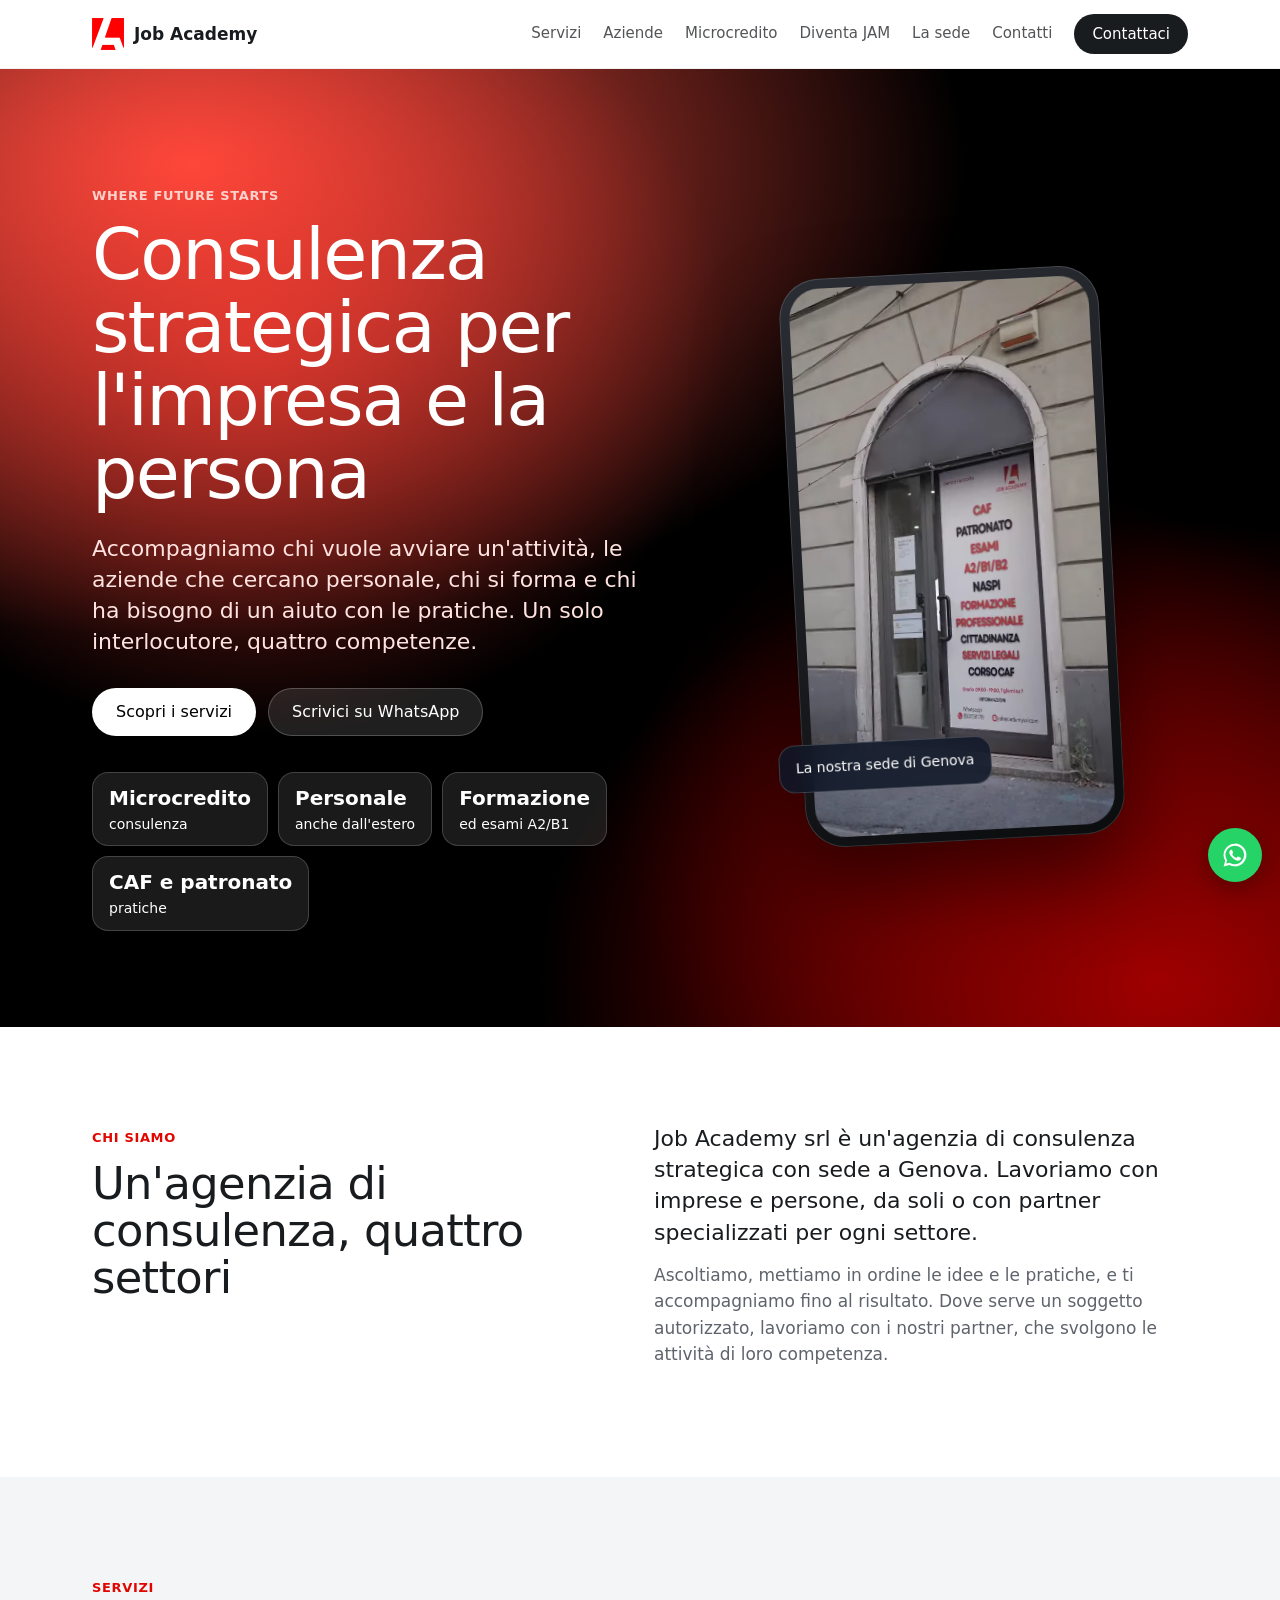
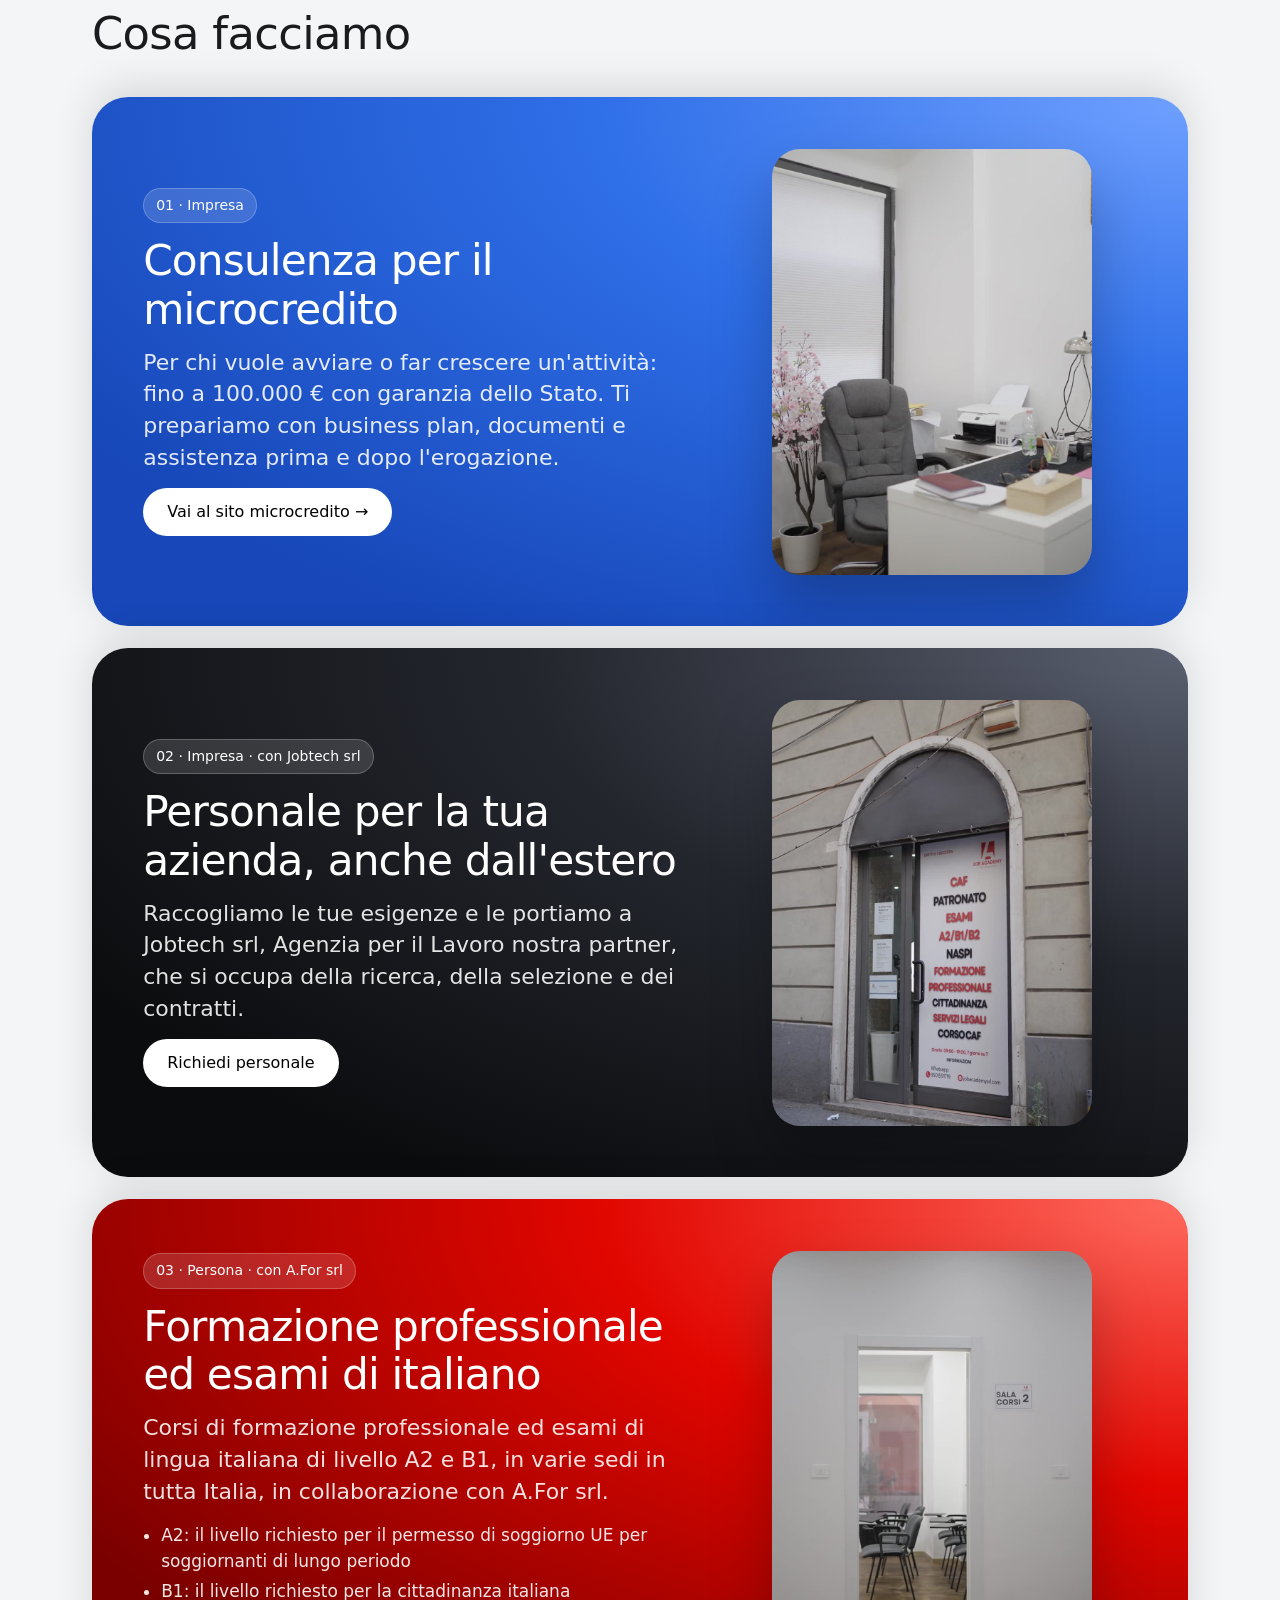
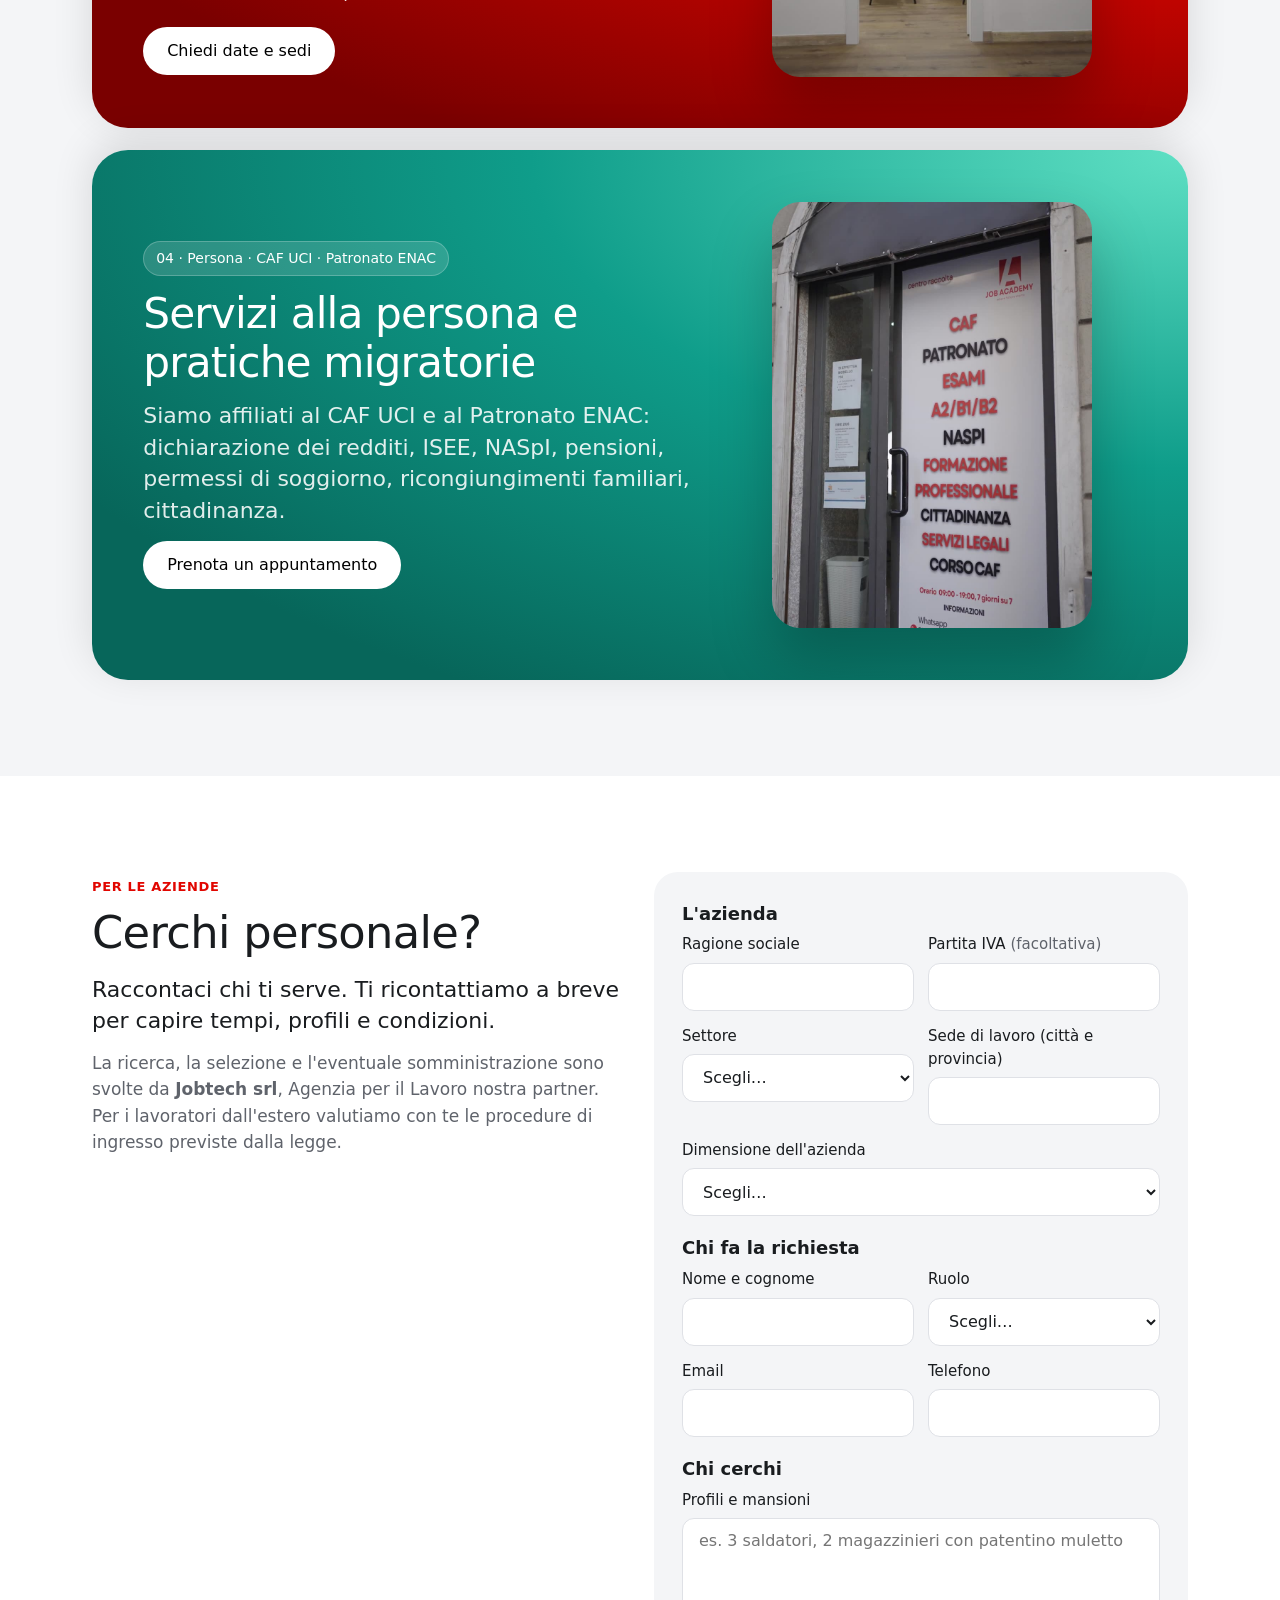
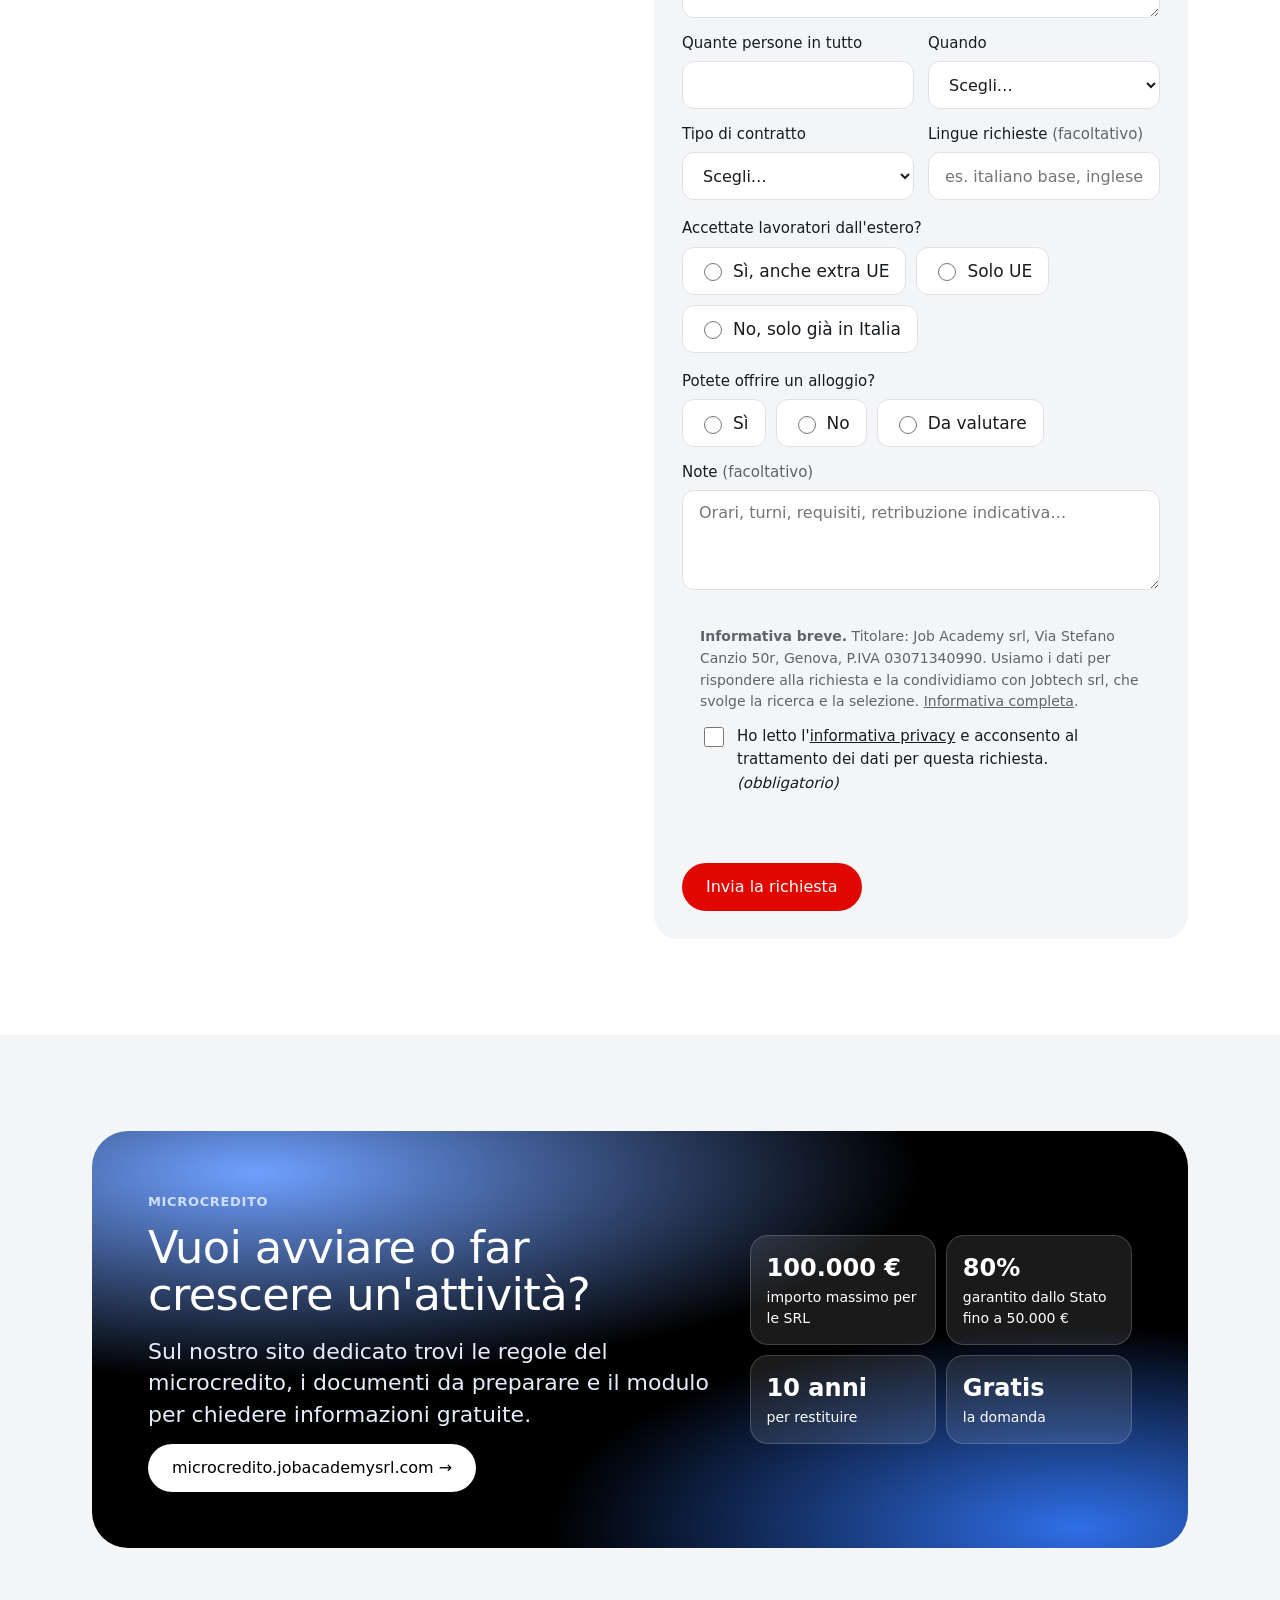
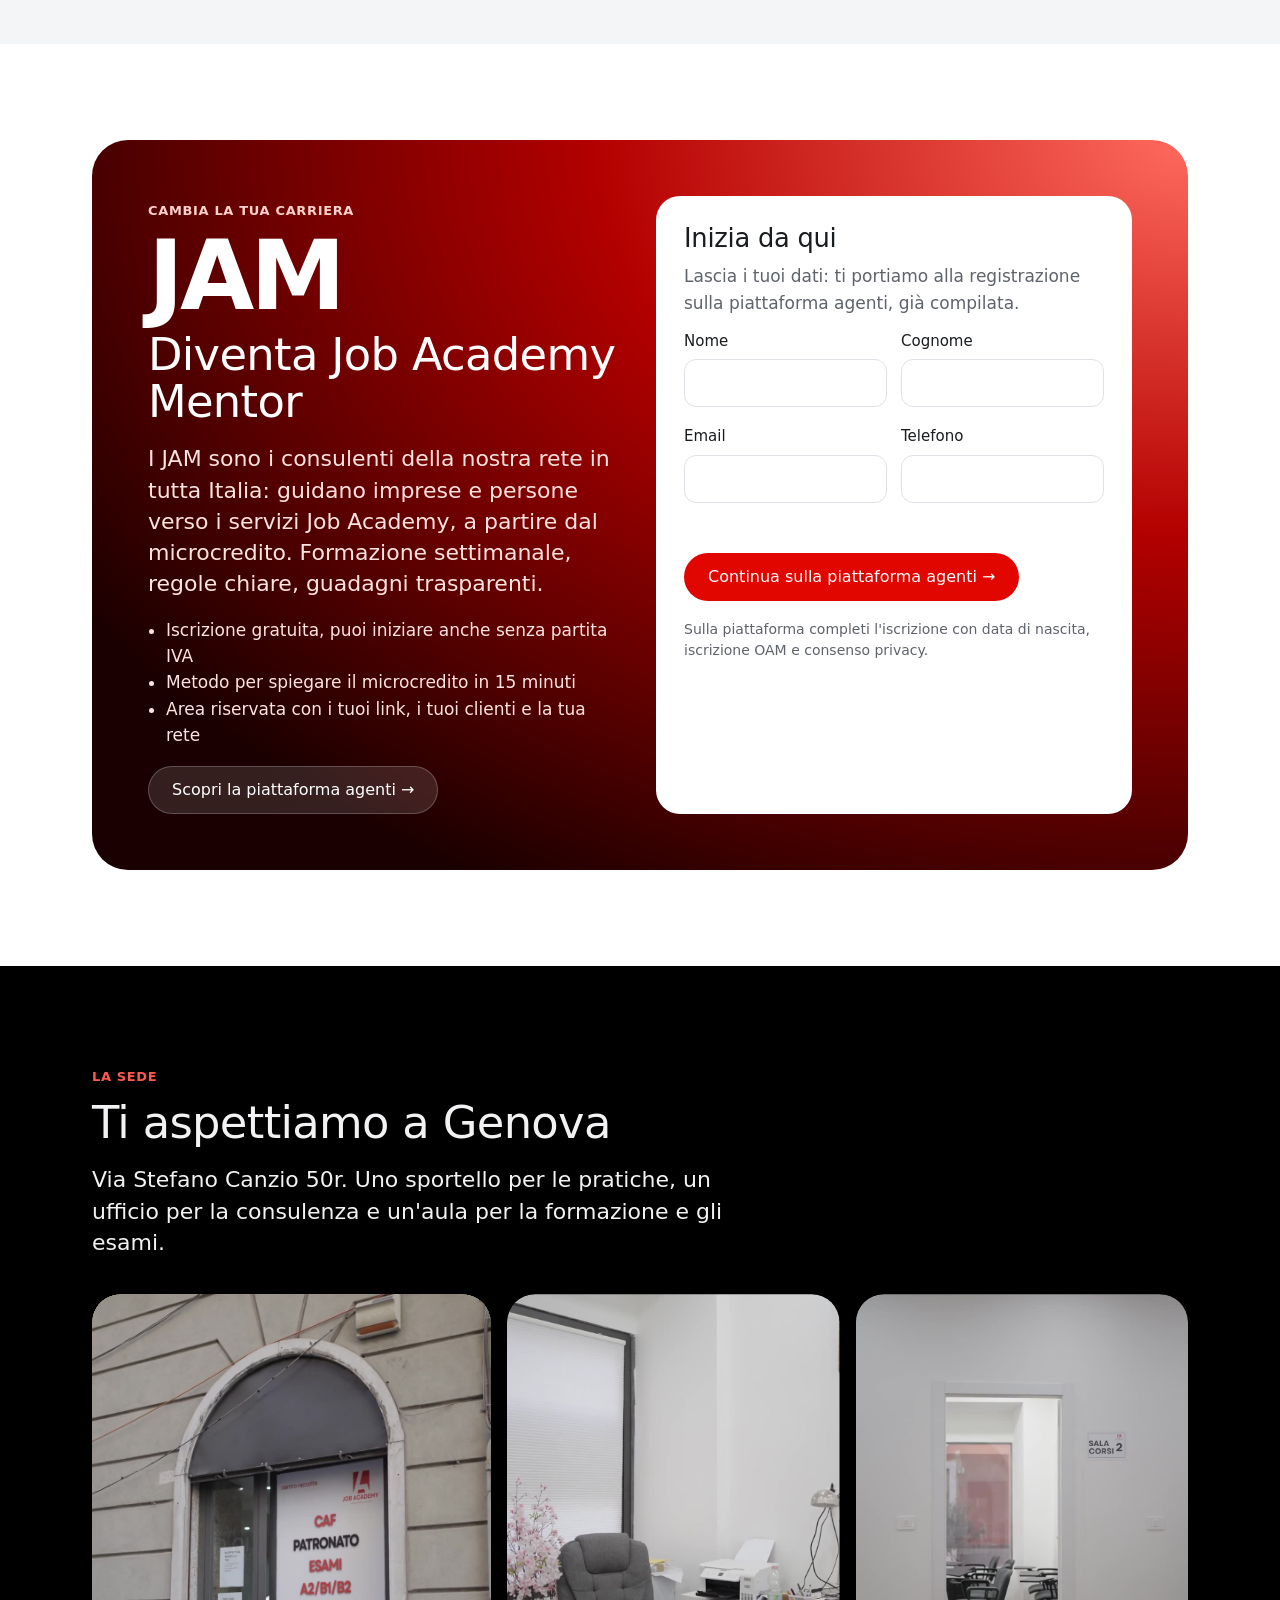
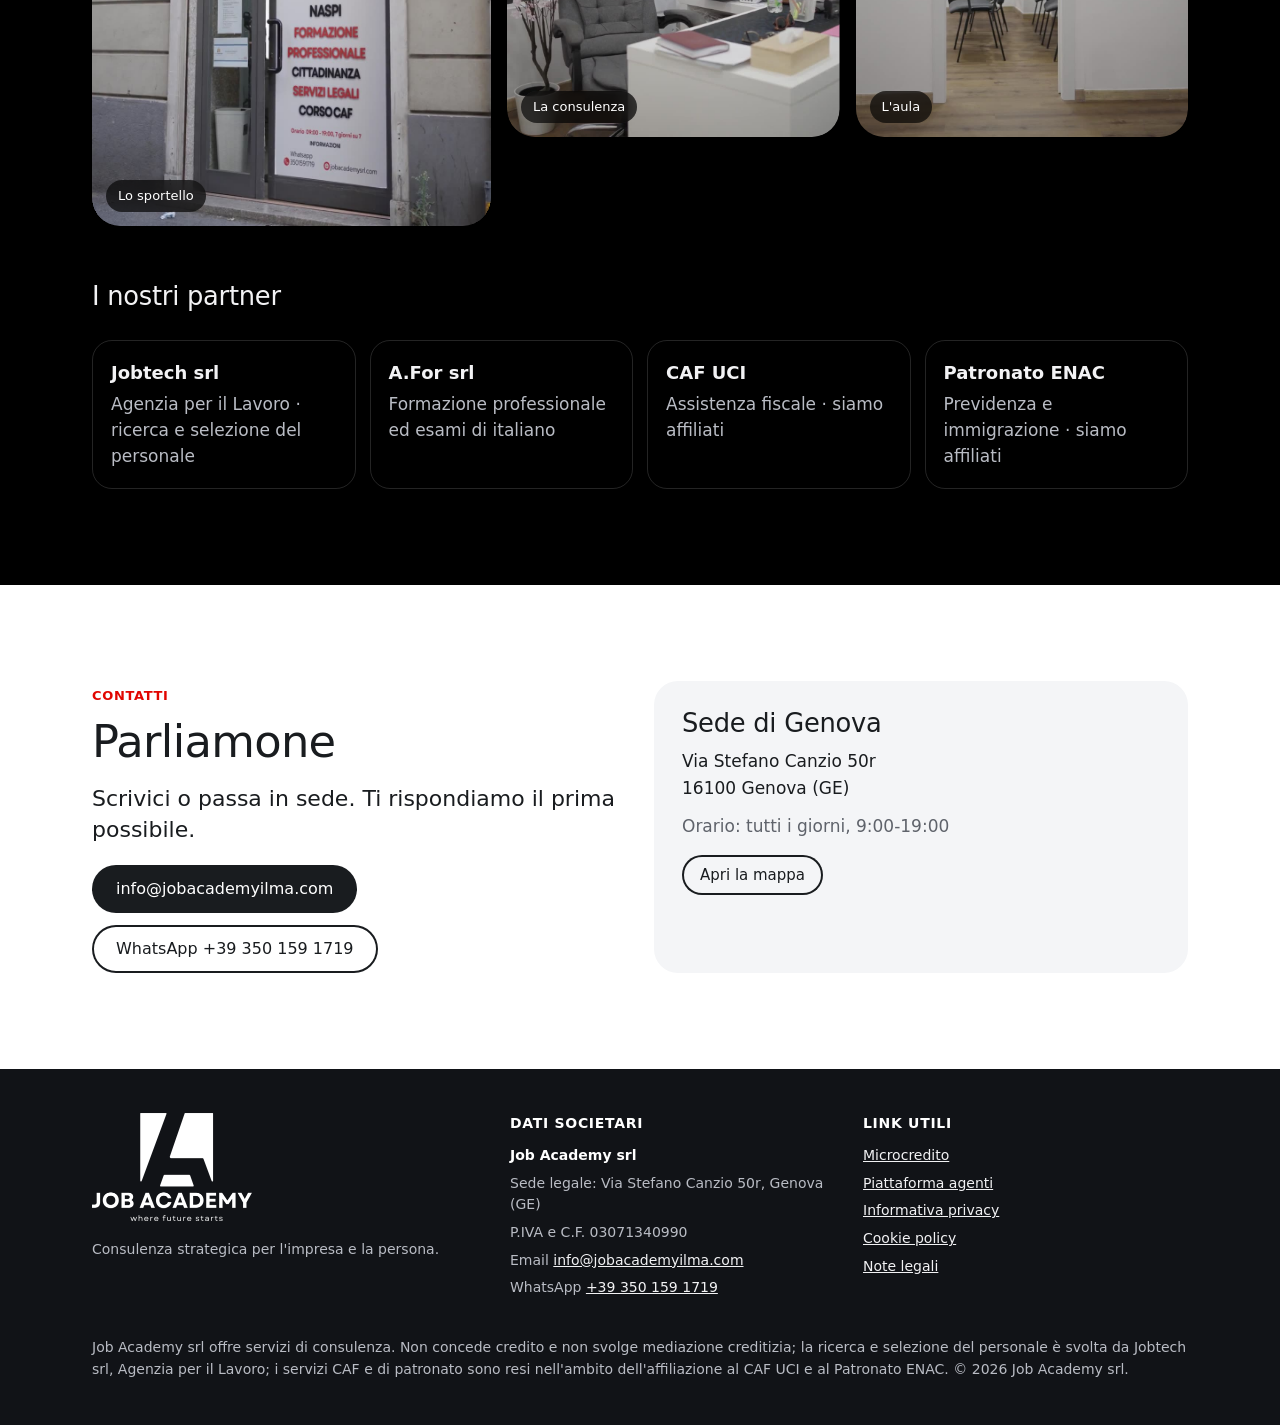
==== index.html @ 471f955e "Sito istituzionale Job Academy: quattro settori, richiesta personale, JAM, sede, pagine legali Co-Au" ====
<!doctype html>
<html lang="it">
<head>
<meta charset="utf-8">
<meta name="viewport" content="width=device-width, initial-scale=1">
<title>Job Academy srl · Consulenza strategica per l'impresa e la persona</title>
<meta name="description" content="Job Academy srl, Genova: consulenza strategica per l'impresa e la persona. Microcredito, ricerca di personale anche dall'estero, formazione professionale ed esami di italiano A2/B1, CAF e patronato.">
<link rel="canonical" href="https://www.jobacademysrl.com/">
<meta name="theme-color" content="#000000">
<meta property="og:type" content="website">
<meta property="og:locale" content="it_IT">
<meta property="og:site_name" content="Job Academy srl">
<meta property="og:title" content="Job Academy · Consulenza strategica per l'impresa e la persona">
<meta property="og:description" content="Microcredito, ricerca di personale anche dall'estero, formazione ed esami di italiano A2/B1, CAF e patronato. Un solo interlocutore.">
<meta property="og:url" content="https://www.jobacademysrl.com/">
<meta property="og:image" content="https://www.jobacademysrl.com/og.png">
<meta property="og:image:width" content="1200">
<meta property="og:image:height" content="630">
<meta name="twitter:card" content="summary_large_image">
<link rel="icon" href="favicon.png" type="image/png">
<link rel="apple-touch-icon" href="apple-touch-icon.png">
<link rel="stylesheet" href="assets/styles.css?v=1">
<script type="application/ld+json">
{
  "@context": "https://schema.org",
  "@type": "ProfessionalService",
  "@id": "https://www.jobacademysrl.com/#org",
  "name": "Job Academy",
  "legalName": "Job Academy srl",
  "vatID": "IT03071340990",
  "url": "https://www.jobacademysrl.com/",
  "logo": "https://www.jobacademysrl.com/assets/img/logo-red.png",
  "slogan": "Where future starts",
  "email": "info@jobacademyilma.com",
  "telephone": "+39 350 159 1719",
  "address": { "@type": "PostalAddress", "streetAddress": "Via Stefano Canzio 50r", "addressLocality": "Genova", "addressRegion": "GE", "addressCountry": "IT" },
  "areaServed": { "@type": "Country", "name": "Italia" },
  "knowsAbout": ["Microcredito", "Ricerca di personale", "Formazione professionale", "Esami di lingua italiana A2 e B1", "CAF", "Patronato", "Pratiche migratorie"],
  "sameAs": ["https://microcredito.jobacademysrl.com"]
}
</script>
</head>
<body>
<a class="hp" href="#servizi">Vai ai servizi</a>
<header class="nav">
  <div class="wrap">
    <a class="brand" href="#top" aria-label="Job Academy, torna all'inizio"><img src="assets/img/mark-red.png" alt="" width="32" height="32">Job Academy</a>
    <nav class="nav-links" aria-label="Sezioni">
      <a href="#servizi">Servizi</a><a href="#aziende">Aziende</a><a href="https://microcredito.jobacademysrl.com/?utm_source=jobacademysrl&amp;utm_medium=nav" rel="noopener">Microcredito</a><a href="#jam">Diventa JAM</a><a href="#sede">La sede</a><a href="#contatti">Contatti</a>
    </nav>
    <div class="nav-cta"><a class="btn btn-sm" href="#contatti">Contattaci</a></div>
  </div>
</header>

<main id="top">
  <section class="hero">
    <div class="wrap hero-grid">
      <div>
        <p class="kicker" style="color:#ffd1cc">Where future starts</p>
        <h1>Consulenza strategica per l'impresa e la persona</h1>
        <p class="lead">Accompagniamo chi vuole avviare un'attività, le aziende che cercano personale, chi si forma e chi ha bisogno di un aiuto con le pratiche. Un solo interlocutore, quattro competenze.</p>
        <div class="ctas">
          <a class="btn btn-light" href="#servizi">Scopri i servizi</a>
          <a class="btn btn-glass" href="https://wa.me/393501591719?text=Ciao%2C%20vorrei%20informazioni%20su%20Job%20Academy" rel="noopener">Scrivici su WhatsApp</a>
        </div>
        <div class="pills">
          <div class="pill"><b>Microcredito</b>consulenza</div>
          <div class="pill"><b>Personale</b>anche dall'estero</div>
          <div class="pill"><b>Formazione</b>ed esami A2/B1</div>
          <div class="pill"><b>CAF e patronato</b>pratiche</div>
        </div>
      </div>
      <div>
        <div class="device">
          <video poster="assets/video/sede-poster.jpg" autoplay muted loop playsinline preload="metadata" aria-label="Video della sede Job Academy di Genova: vetrina, ufficio e aula di formazione"><source src="assets/video/sede.webm" type="video/webm"><source src="assets/video/sede.mp4" type="video/mp4"></video>
          <span class="tag">La nostra sede di Genova</span>
        </div>
      </div>
    </div>
  </section>

  <section id="chi-siamo">
    <div class="wrap grid2">
      <div class="reveal">
        <p class="kicker">Chi siamo</p>
        <h2>Un'agenzia di consulenza, quattro settori</h2>
      </div>
      <div class="reveal">
        <p class="lead">Job Academy srl è un'agenzia di consulenza strategica con sede a Genova. Lavoriamo con imprese e persone, da soli o con partner specializzati per ogni settore.</p>
        <p class="muted">Ascoltiamo, mettiamo in ordine le idee e le pratiche, e ti accompagniamo fino al risultato. Dove serve un soggetto autorizzato, lavoriamo con i nostri partner, che svolgono le attività di loro competenza.</p>
      </div>
    </div>
  </section>

  <section id="servizi" class="soft">
    <div class="wrap">
      <p class="kicker reveal">Servizi</p>
      <h2 class="reveal">Cosa facciamo</h2>
      <div class="sectors">
        <article class="sector s-blue" style="--i:0">
          <div>
            <span class="partner">01 · Impresa</span>
            <h3>Consulenza per il microcredito</h3>
            <p>Per chi vuole avviare o far crescere un'attività: fino a 100.000 € con garanzia dello Stato. Ti prepariamo con business plan, documenti e assistenza prima e dopo l'erogazione.</p>
            <a class="btn btn-light" href="https://microcredito.jobacademysrl.com/?utm_source=jobacademysrl&amp;utm_medium=servizi" rel="noopener">Vai al sito microcredito →</a>
          </div>
          <div class="ph"><img src="assets/img/ufficio.jpg" alt="La scrivania di consulenza nella sede Job Academy" loading="lazy"></div>
        </article>
        <article class="sector s-ink" style="--i:1">
          <div>
            <span class="partner">02 · Impresa · con Jobtech srl</span>
            <h3>Personale per la tua azienda, anche dall'estero</h3>
            <p>Raccogliamo le tue esigenze e le portiamo a Jobtech srl, Agenzia per il Lavoro nostra partner, che si occupa della ricerca, della selezione e dei contratti.</p>
            <a class="btn btn-light" href="#aziende">Richiedi personale</a>
          </div>
          <div class="ph"><img src="assets/img/vetrina.jpg" alt="L'ingresso della sede Job Academy" loading="lazy"></div>
        </article>
        <article class="sector s-red" style="--i:2">
          <div>
            <span class="partner">03 · Persona · con A.For srl</span>
            <h3>Formazione professionale ed esami di italiano</h3>
            <p>Corsi di formazione professionale ed esami di lingua italiana di livello A2 e B1, in varie sedi in tutta Italia, in collaborazione con A.For srl.</p>
            <ul><li>A2: il livello richiesto per il permesso di soggiorno UE per soggiornanti di lungo periodo</li><li>B1: il livello richiesto per la cittadinanza italiana</li></ul>
            <a class="btn btn-light" href="#contatti">Chiedi date e sedi</a>
          </div>
          <div class="ph"><img src="assets/img/aula.jpg" alt="L'aula di formazione della sede Job Academy" loading="lazy"></div>
        </article>
        <article class="sector s-teal" style="--i:3">
          <div>
            <span class="partner">04 · Persona · CAF UCI · Patronato ENAC</span>
            <h3>Servizi alla persona e pratiche migratorie</h3>
            <p>Siamo affiliati al CAF UCI e al Patronato ENAC: dichiarazione dei redditi, ISEE, NASpI, pensioni, permessi di soggiorno, ricongiungimenti familiari, cittadinanza.</p>
            <a class="btn btn-light" href="#contatti">Prenota un appuntamento</a>
          </div>
          <div class="ph"><img src="assets/img/insegna.jpg" alt="La vetrina con i servizi Job Academy: CAF, patronato, esami, formazione, cittadinanza" loading="lazy"></div>
        </article>
      </div>
    </div>
  </section>

  <section id="aziende">
    <div class="wrap grid2">
      <div class="reveal">
        <p class="kicker">Per le aziende</p>
        <h2>Cerchi personale?</h2>
        <p class="lead">Raccontaci chi ti serve. Ti ricontattiamo a breve per capire tempi, profili e condizioni.</p>
        <p class="muted">La ricerca, la selezione e l'eventuale somministrazione sono svolte da <strong>Jobtech srl</strong>, Agenzia per il Lavoro nostra partner. Per i lavoratori dall'estero valutiamo con te le procedure di ingresso previste dalla legge.</p>
      </div>
      <div class="card reveal" id="az-card">
        <form id="azienda" action="#" novalidate>
          <fieldset>
            <legend>L'azienda</legend>
            <div class="row">
              <label class="f">Ragione sociale<input type="text" name="ragione_sociale" autocomplete="organization" required></label>
              <label class="f">Partita IVA <span class="muted">(facoltativa)</span><input type="text" name="partita_iva" inputmode="numeric" maxlength="11"></label>
            </div>
            <div class="row">
              <label class="f">Settore<select name="settore" required><option value="">Scegli…</option><option>Edilizia</option><option>Logistica e trasporti</option><option>Industria e manifattura</option><option>Agricoltura</option><option>Ristorazione e turismo</option><option>Commercio e grande distribuzione</option><option>Pulizie e servizi</option><option>Sanità e assistenza alla persona</option><option>Informatica e tecnologia</option><option>Altro</option></select></label>
              <label class="f">Sede di lavoro (città e provincia)<input type="text" name="sede" required></label>
            </div>
            <label class="f">Dimensione dell'azienda<select name="dimensione" required><option value="">Scegli…</option><option>Fino a 9 dipendenti</option><option>10-49 dipendenti</option><option>50-249 dipendenti</option><option>250 dipendenti o più</option></select></label>
          </fieldset>
          <fieldset>
            <legend>Chi fa la richiesta</legend>
            <div class="row">
              <label class="f">Nome e cognome<input type="text" name="referente" autocomplete="name" required></label>
              <label class="f">Ruolo<select name="ruolo" required><option value="">Scegli…</option><option>Titolare o amministratore</option><option>Direttore generale</option><option>Responsabile HR / risorse umane</option><option>Responsabile di reparto o produzione</option><option>Consulente esterno</option><option>Altro</option></select></label>
            </div>
            <div class="row">
              <label class="f">Email<input type="email" name="email" autocomplete="email" required></label>
              <label class="f">Telefono<input type="tel" name="telefono" autocomplete="tel" required></label>
            </div>
          </fieldset>
          <fieldset>
            <legend>Chi cerchi</legend>
            <label class="f">Profili e mansioni<textarea name="profili" placeholder="es. 3 saldatori, 2 magazzinieri con patentino muletto" required></textarea></label>
            <div class="row">
              <label class="f">Quante persone in tutto<input type="number" name="numero" min="1" max="999" inputmode="numeric" required></label>
              <label class="f">Quando<select name="quando" required><option value="">Scegli…</option><option>Subito</option><option>Entro un mese</option><option>Tra 1 e 3 mesi</option><option>Oltre 3 mesi</option></select></label>
            </div>
            <div class="row">
              <label class="f">Tipo di contratto<select name="contratto" required><option value="">Scegli…</option><option>Tempo indeterminato</option><option>Tempo determinato</option><option>Stagionale</option><option>Somministrazione</option><option>Apprendistato</option><option>Da definire</option></select></label>
              <label class="f">Lingue richieste <span class="muted">(facoltativo)</span><input type="text" name="lingue" placeholder="es. italiano base, inglese"></label>
            </div>
            <div><span style="font-weight:500;font-size:15px">Accettate lavoratori dall'estero?</span>
              <div class="radio"><label><input type="radio" name="estero" value="Sì, anche extra UE" required>Sì, anche extra UE</label><label><input type="radio" name="estero" value="Solo UE">Solo UE</label><label><input type="radio" name="estero" value="No, solo già in Italia">No, solo già in Italia</label></div>
            </div>
            <div><span style="font-weight:500;font-size:15px">Potete offrire un alloggio?</span>
              <div class="radio"><label><input type="radio" name="alloggio" value="Sì" required>Sì</label><label><input type="radio" name="alloggio" value="No">No</label><label><input type="radio" name="alloggio" value="Da valutare">Da valutare</label></div>
            </div>
            <label class="f">Note <span class="muted">(facoltativo)</span><textarea name="note" placeholder="Orari, turni, requisiti, retribuzione indicativa…"></textarea></label>
          </fieldset>
          <div class="gdpr">
            <p><strong>Informativa breve.</strong> Titolare: Job Academy srl, Via Stefano Canzio 50r, Genova, P.IVA 03071340990. Usiamo i dati per rispondere alla richiesta e la condividiamo con Jobtech srl, che svolge la ricerca e la selezione. <a href="privacy.html" target="_blank" rel="noopener">Informativa completa</a>.</p>
            <label class="check"><input type="checkbox" name="consenso" required><span>Ho letto l'<a href="privacy.html" target="_blank" rel="noopener">informativa privacy</a> e acconsento al trattamento dei dati per questa richiesta. <em>(obbligatorio)</em></span></label>
          </div>
          <p class="err" aria-live="polite"></p>
          <div><button class="btn btn-blue" type="submit">Invia la richiesta</button></div>
        </form>
      </div>
    </div>
  </section>

  <section id="microcredito" class="soft">
    <div class="wrap">
      <div class="band-micro reveal">
        <div>
          <p class="kicker" style="color:#cfe0ff">Microcredito</p>
          <h2 style="color:#fff">Vuoi avviare o far crescere un'attività?</h2>
          <p class="lead" style="color:#e6ecfb">Sul nostro sito dedicato trovi le regole del microcredito, i documenti da preparare e il modulo per chiedere informazioni gratuite.</p>
          <a class="btn btn-light" href="https://microcredito.jobacademysrl.com/?utm_source=jobacademysrl&amp;utm_medium=banner" rel="noopener">microcredito.jobacademysrl.com →</a>
        </div>
        <div class="facts">
          <div><b>100.000 €</b>importo massimo per le SRL</div>
          <div><b>80%</b>garantito dallo Stato fino a 50.000 €</div>
          <div><b>10 anni</b>per restituire</div>
          <div><b>Gratis</b>la domanda</div>
        </div>
      </div>
    </div>
  </section>

  <section id="jam">
    <div class="wrap">
      <div class="jam reveal">
        <div>
          <p class="kicker" style="color:#ffd1cc">Cambia la tua carriera</p>
          <div class="big">JAM</div>
          <h2 style="color:#fff;margin-top:12px">Diventa Job Academy Mentor</h2>
          <p class="lead" style="color:#ffe3e0">I JAM sono i consulenti della nostra rete in tutta Italia: guidano imprese e persone verso i servizi Job Academy, a partire dal microcredito. Formazione settimanale, regole chiare, guadagni trasparenti.</p>
          <ul style="color:#ffe3e0;padding-left:18px">
            <li>Iscrizione gratuita, puoi iniziare anche senza partita IVA</li>
            <li>Metodo per spiegare il microcredito in 15 minuti</li>
            <li>Area riservata con i tuoi link, i tuoi clienti e la tua rete</li>
          </ul>
          <p style="margin:18px 0 0"><a class="btn btn-glass" href="https://agenti.jobacademysrl.com/?utm_source=jobacademysrl&amp;utm_medium=jam" rel="noopener">Scopri la piattaforma agenti →</a></p>
        </div>
        <div class="card" id="jam-card">
          <h3>Inizia da qui</h3>
          <p class="muted">Lascia i tuoi dati: ti portiamo alla registrazione sulla piattaforma agenti, già compilata.</p>
          <form id="jam-form" action="#" novalidate>
            <div class="row">
              <label class="f">Nome<input type="text" name="nome" autocomplete="given-name" required></label>
              <label class="f">Cognome<input type="text" name="cognome" autocomplete="family-name" required></label>
            </div>
            <div class="row">
              <label class="f">Email<input type="email" name="email" autocomplete="email" required></label>
              <label class="f">Telefono<input type="tel" name="telefono" autocomplete="tel" required></label>
            </div>
            <p class="err" aria-live="polite"></p>
            <div><button class="btn btn-blue" type="submit">Continua sulla piattaforma agenti →</button></div>
            <p class="small muted" style="margin:0">Sulla piattaforma completi l'iscrizione con data di nascita, iscrizione OAM e consenso privacy.</p>
          </form>
        </div>
      </div>
    </div>
  </section>

  <section id="sede" class="dark">
    <div class="wrap">
      <p class="kicker reveal">La sede</p>
      <h2 class="reveal">Ti aspettiamo a Genova</h2>
      <p class="lead reveal">Via Stefano Canzio 50r. Uno sportello per le pratiche, un ufficio per la consulenza e un'aula per la formazione e gli esami.</p>
      <div class="gallery">
        <figure class="unveil"><img src="assets/img/vetrina.jpg" alt="La vetrina della sede di Genova" loading="lazy"><figcaption>Lo sportello</figcaption></figure>
        <figure class="unveil"><img src="assets/img/ufficio.jpg" alt="L'ufficio di consulenza" loading="lazy"><figcaption>La consulenza</figcaption></figure>
        <figure class="unveil"><img src="assets/img/aula.jpg" alt="L'aula di formazione" loading="lazy"><figcaption>L'aula</figcaption></figure>
      </div>
      <h3 class="reveal" style="margin-top:56px">I nostri partner</h3>
      <div class="partners" style="color:var(--on-dark)">
        <div class="reveal" style="border-color:#ffffff24"><b>Jobtech srl</b><span class="muted">Agenzia per il Lavoro · ricerca e selezione del personale</span></div>
        <div class="reveal" style="border-color:#ffffff24"><b>A.For srl</b><span class="muted">Formazione professionale ed esami di italiano</span></div>
        <div class="reveal" style="border-color:#ffffff24"><b>CAF UCI</b><span class="muted">Assistenza fiscale · siamo affiliati</span></div>
        <div class="reveal" style="border-color:#ffffff24"><b>Patronato ENAC</b><span class="muted">Previdenza e immigrazione · siamo affiliati</span></div>
      </div>
    </div>
  </section>

  <section id="contatti">
    <div class="wrap grid2">
      <div class="reveal">
        <p class="kicker">Contatti</p>
        <h2>Parliamone</h2>
        <p class="lead">Scrivici o passa in sede. Ti rispondiamo il prima possibile.</p>
        <div class="ctas" style="margin-top:20px">
          <a class="btn" href="mailto:info@jobacademyilma.com">info@jobacademyilma.com</a>
          <a class="btn btn-outline" href="https://wa.me/393501591719" rel="noopener">WhatsApp +39 350 159 1719</a>
        </div>
      </div>
      <div class="card reveal">
        <h3>Sede di Genova</h3>
        <p style="margin:0">Via Stefano Canzio 50r<br>16100 Genova (GE)</p>
        <p class="muted" style="margin:12px 0 0">Orario: tutti i giorni, 9:00-19:00</p>
        <p style="margin:16px 0 0"><a class="btn btn-sm btn-outline" href="https://www.openstreetmap.org/search?query=Via%20Stefano%20Canzio%2050%20Genova" target="_blank" rel="noopener">Apri la mappa</a></p>
      </div>
    </div>
  </section>
</main>

<footer>
  <div class="wrap">
    <div class="legal-foot">
      <div>
        <img src="assets/img/logo-white.png" alt="Job Academy · where future starts" width="160" height="107">
        <p style="margin:0">Consulenza strategica per l'impresa e la persona.</p>
      </div>
      <div>
        <h4>Dati societari</h4>
        <ul>
          <li><strong style="color:#fff">Job Academy srl</strong></li>
          <li>Sede legale: Via Stefano Canzio 50r, Genova (GE)</li>
          <li>P.IVA e C.F. 03071340990</li>
          <li>Email <a href="mailto:info@jobacademyilma.com">info@jobacademyilma.com</a></li>
          <li>WhatsApp <a href="https://wa.me/393501591719" rel="noopener">+39 350 159 1719</a></li>
        </ul>
      </div>
      <div>
        <h4>Link utili</h4>
        <ul>
          <li><a href="https://microcredito.jobacademysrl.com" rel="noopener">Microcredito</a></li>
          <li><a href="https://agenti.jobacademysrl.com" rel="noopener">Piattaforma agenti</a></li>
          <li><a href="privacy.html">Informativa privacy</a></li>
          <li><a href="cookie.html">Cookie policy</a></li>
          <li><a href="note-legali.html">Note legali</a></li>
        </ul>
      </div>
    </div>
    <p class="small" style="margin:28px 0 0">Job Academy srl offre servizi di consulenza. Non concede credito e non svolge mediazione creditizia; la ricerca e selezione del personale è svolta da Jobtech srl, Agenzia per il Lavoro; i servizi CAF e di patronato sono resi nell'ambito dell'affiliazione al CAF UCI e al Patronato ENAC. © <span id="anno">2026</span> Job Academy srl.</p>
  </div>
</footer>

<a class="wa-float" href="https://wa.me/393501591719?text=Ciao%2C%20vorrei%20informazioni%20su%20Job%20Academy" rel="noopener" aria-label="Scrivici su WhatsApp"><svg viewBox="0 0 32 32" width="28" height="28" aria-hidden="true"><path fill="#fff" d="M16 3a13 13 0 0 0-11.2 19.6L3 29l6.6-1.7A13 13 0 1 0 16 3zm0 23.6c-2 0-4-.6-5.7-1.6l-.4-.2-3.9 1 1-3.8-.3-.4A10.6 10.6 0 1 1 16 26.6zm5.8-7.9c-.3-.2-1.9-.9-2.2-1s-.5-.2-.7.2-.8 1-1 1.2-.4.2-.7 0a8.7 8.7 0 0 1-4.3-3.8c-.3-.6.3-.5.9-1.7.1-.2 0-.4 0-.6l-1-2.4c-.3-.6-.5-.5-.7-.5h-.6a1.2 1.2 0 0 0-.9.4 3.7 3.7 0 0 0-1.1 2.7 6.5 6.5 0 0 0 1.3 3.4 14.6 14.6 0 0 0 5.6 5c2.1.9 2.9 1 4 .8.6-.1 1.9-.8 2.2-1.5s.3-1.4.2-1.5-.3-.2-.6-.3z"/></svg></a>

<script src="config.js?v=1"></script>
<script src="assets/app.js?v=1"></script>
</body>
</html>
---- assets/styles.css ----
/* Piattaforma MIA · stesso sistema visivo del sito microcredito (palette neutra, bottoni a pillola,
   card 20-32px, bande chiare/scure, gradiente blu). Nessun font, logo o immagine di terzi. */
:root {
  --font: system-ui, -apple-system, "Segoe UI", Roboto, Helvetica, Arial, sans-serif;
  --display: clamp(40px, 1.6rem + 3.6vw, 80px);
  --h2: clamp(32px, 1.6rem + 1.5vw, 52px);
  --h3: clamp(21px, 1.05rem + .7vw, 28px);
  --lead: clamp(18px, 1rem + .48vw, 22px);
  --body: clamp(16px, .95rem + .19vw, 17px);
  --bg: #fff; --surface: #f4f5f7; --ink: #191c1f; --muted: #5f636b; --line: #dfe1e6;
  --dark: #000; --dark-2: #111317; --on-dark: #f2f2f4; --on-dark-muted: #b9bcc4;
  --blue: #e10600; --blue-2: #ff5a4f; --brand: #ff0000; --green: #12a150; --red: #d63a2f; --amber: #e8a317; --violet: #6b55e6;
  --radius: 24px; --pill: 999px; --nav: 68px; --wrap: 1160px;
  --ease: cubic-bezier(.15, .5, .5, 1);
}
*, *::before, *::after { box-sizing: border-box; }
html { scroll-behavior: smooth; -webkit-text-size-adjust: 100%; }
body { margin: 0; background: var(--bg); color: var(--ink); font: 400 var(--body)/1.55 var(--font); }
img, svg, video { max-width: 100%; }
a { color: inherit; }
:focus-visible { outline: 3px solid var(--blue); outline-offset: 3px; }
.wrap { max-width: var(--wrap); margin: 0 auto; padding: 0 32px; }
@media (max-width: 600px) { .wrap { padding: 0 16px; } }
h1, h2, h3 { font-weight: 500; margin: 0; }
h1 { font-size: var(--display); line-height: 1.02; letter-spacing: -.025em; }
h2 { font-size: var(--h2); line-height: 1.05; letter-spacing: -.015em; margin-bottom: 18px; }
h3 { font-size: var(--h3); line-height: 1.15; letter-spacing: -.01em; margin-bottom: 10px; }
p { margin: 0 0 14px; }
.lead { font-size: var(--lead); line-height: 1.42; max-width: 46ch; }
.muted { color: var(--muted); }
.small { font-size: 14px; }
.kicker { display: inline-block; font-size: 13px; font-weight: 600; letter-spacing: .05em; text-transform: uppercase; color: var(--blue); margin: 0 0 12px; }
section { padding: 96px 0; }
@media (max-width: 600px) { section { padding: 64px 0; } }
.dark { background: var(--dark); color: var(--on-dark); }
.dark .muted { color: var(--on-dark-muted); }
.dark .kicker { color: var(--blue-2); }
.soft { background: var(--surface); }
.grid2 { display: grid; grid-template-columns: 1fr 1fr; gap: 28px; }
.grid2 > *, .grid3 > *, .grid4 > * { min-width: 0; }
.grid3 { display: grid; grid-template-columns: repeat(3, 1fr); gap: 20px; }
.grid4 { display: grid; grid-template-columns: repeat(4, 1fr); gap: 16px; }
@media (max-width: 900px) { .grid2, .grid3 { grid-template-columns: 1fr; } .grid4 { grid-template-columns: 1fr 1fr; } }
@media (max-width: 480px) { .grid4 { grid-template-columns: 1fr; } }
.card { background: var(--surface); border-radius: var(--radius); padding: 28px; }
.soft .card { background: #fff; }
.dark .card { background: #ffffff12; }

/* nav */
.nav { position: sticky; top: 0; z-index: 50; background: color-mix(in oklab, #fff 86%, transparent); backdrop-filter: blur(16px); -webkit-backdrop-filter: blur(16px); border-bottom: 1px solid #0000000f; transition: box-shadow .3s var(--ease); }
.nav.scrolled { box-shadow: 0 8px 30px #0000000f; }
.nav .wrap { display: flex; align-items: center; gap: 22px; height: var(--nav); }
.brand { display: flex; align-items: center; gap: 10px; font-weight: 700; text-decoration: none; white-space: nowrap; }
.brand-mark { width: 32px; height: 32px; border-radius: 10px; background: #000; color: #fff; display: grid; place-items: center; font-size: 13px; letter-spacing: .02em; }
.brand small { font-weight: 500; color: var(--muted); }
.nav-links { display: flex; gap: 22px; margin-left: auto; font-size: 15px; font-weight: 500; }
.nav-links a { text-decoration: none; opacity: .75; } .nav-links a:hover { opacity: 1; }
.nav-cta { display: flex; gap: 8px; margin-left: auto; }
.nav-links + .nav-cta { margin-left: 0; }
@media (max-width: 980px) { .nav-links { display: none; } .nav-cta { margin-left: auto; } }
@media (max-width: 480px) { .brand small { display: none; } .nav-cta .btn-outline { display: none; } }

/* buttons */
.btn { display: inline-flex; align-items: center; justify-content: center; gap: 8px; height: 48px; padding: 0 24px; border-radius: var(--pill); border: 0; background: #191c1f; color: #fff;
  font: 500 16px/1 var(--font); text-decoration: none; cursor: pointer; white-space: nowrap; transition: transform .25s var(--ease), filter .25s var(--ease), background .25s var(--ease); }
.btn:hover { filter: brightness(1.18); } .btn:active { transform: scale(.97); }
.btn-light { background: #fff; color: #000; }
.btn-blue { background: var(--blue); }
.btn-glass { background: #ffffff1f; color: #fff; backdrop-filter: blur(16px); -webkit-backdrop-filter: blur(16px); box-shadow: inset 0 0 0 1px #ffffff38; }
.btn-outline { background: transparent; color: inherit; box-shadow: inset 0 0 0 2px currentColor; }
.btn-sm { height: 40px; padding: 0 18px; font-size: 15px; }
.btn-xs { height: 32px; padding: 0 12px; font-size: 13px; }
.btn[disabled] { opacity: .5; cursor: not-allowed; }

/* hero */
.hero { position: relative; overflow: hidden; isolation: isolate; color: #fff; padding: 112px 0 96px;
  background: radial-gradient(110% 90% at 15% 10%, #ff4d40 0%, transparent 55%), radial-gradient(80% 80% at 90% 95%, #b00000 0%, transparent 60%), #000; }
.hero::before { content: ""; position: absolute; inset: -25%; z-index: -1; pointer-events: none;
  background: radial-gradient(35% 40% at 30% 35%, #ff3b30a6 0%, transparent 70%), radial-gradient(30% 35% at 70% 70%, #7a0000aa 0%, transparent 70%);
  animation: drift 18s var(--ease) infinite alternate; }
@keyframes drift { from { transform: translate3d(-4%, -3%, 0) scale(1); } to { transform: translate3d(5%, 4%, 0) scale(1.15); } }
.hero .lead { color: #e6ecfb; margin: 22px 0 30px; }
.hero-grid { display: grid; grid-template-columns: 1.1fr .9fr; gap: 48px; align-items: center; }
@media (max-width: 960px) { .hero-grid { grid-template-columns: 1fr; } }
.ctas { display: flex; flex-wrap: wrap; gap: 12px; }
.pills { display: flex; flex-wrap: wrap; gap: 10px; margin-top: 36px; }
.pill { padding: 10px 16px; border-radius: 16px; background: #ffffff1a; border: 1px solid #ffffff2e; backdrop-filter: blur(16px); -webkit-backdrop-filter: blur(16px); font-size: 14px; }
.pill b { display: block; font-size: 20px; font-weight: 600; }

/* "video" scenes: looping CSS animations in a device frame */
.scene { position: relative; border-radius: 32px; overflow: hidden; background: #0b0d12; box-shadow: 0 40px 80px #00000066, inset 0 0 0 1px #ffffff1f; aspect-ratio: 4 / 5; max-width: 440px; margin: 0 auto; width: 100%; }
.scene .rec { position: absolute; top: 16px; left: 16px; display: flex; align-items: center; gap: 8px; font-size: 12px; font-weight: 600; color: #fff; background: #00000066; padding: 6px 10px; border-radius: 99px; z-index: 3; }
.scene .rec::before { content: ""; width: 8px; height: 8px; border-radius: 50%; background: #ff4d4d; animation: blink 1.2s infinite; }
@keyframes blink { 50% { opacity: .2; } }
.scene .progress { position: absolute; left: 16px; right: 16px; bottom: 16px; height: 4px; border-radius: 4px; background: #ffffff26; z-index: 3; overflow: hidden; }
.scene .progress i { position: absolute; inset: 0; background: #fff; transform-origin: left; animation: prog 15s linear infinite; }
@keyframes prog { from { transform: scaleX(0); } to { transform: scaleX(1); } }
.slides { position: absolute; inset: 0; }
.slide { position: absolute; inset: 0; display: grid; align-content: center; gap: 14px; padding: 48px 32px; color: #fff; opacity: 0; animation: slide 15s infinite; }
.slide:nth-child(1) { animation-delay: 0s; background: radial-gradient(90% 70% at 20% 10%, #2f6fe8, #0b0d12 70%); }
.slide:nth-child(2) { animation-delay: 3s; background: radial-gradient(90% 70% at 80% 10%, #6b55e6, #0b0d12 70%); }
.slide:nth-child(3) { animation-delay: 6s; background: radial-gradient(90% 70% at 20% 90%, #0f9d8a, #0b0d12 70%); }
.slide:nth-child(4) { animation-delay: 9s; background: radial-gradient(90% 70% at 80% 90%, #ff7a3d, #0b0d12 70%); }
.slide:nth-child(5) { animation-delay: 12s; background: radial-gradient(90% 70% at 50% 0%, #12a150, #0b0d12 70%); }
@keyframes slide { 0% { opacity: 0; transform: scale(1.06); } 3%, 18% { opacity: 1; transform: scale(1); } 21%, 100% { opacity: 0; transform: scale(.98); } }
.slide .t { font-size: 14px; font-weight: 600; letter-spacing: .04em; text-transform: uppercase; opacity: .8; }
.slide .big { font-size: clamp(30px, 1.2rem + 2.4vw, 44px); line-height: 1.05; font-weight: 600; letter-spacing: -.02em; }
.slide .sub { font-size: 16px; color: #ffffffd0; max-width: 30ch; }
.slide .chiprow { display: flex; flex-wrap: wrap; gap: 8px; }
.slide .chiprow span { background: #ffffff24; border: 1px solid #ffffff38; padding: 6px 12px; border-radius: 99px; font-size: 13px; }

/* method timeline */
.timeline { display: grid; gap: 14px; margin-top: 36px; counter-reset: t; }
.tstep { display: grid; grid-template-columns: 120px 1fr; gap: 24px; align-items: start; padding: 24px 28px; border-radius: var(--radius); background: var(--surface); position: relative; overflow: hidden; }
.tstep::after { content: ""; position: absolute; left: 0; top: 0; bottom: 0; width: 4px; background: var(--blue); transform: scaleY(0); transform-origin: top; transition: transform .8s var(--ease); }
.tstep.in::after { transform: none; }
.tstep .min { font-size: 28px; font-weight: 600; letter-spacing: -.02em; color: var(--blue); }
.tstep .min small { display: block; font-size: 13px; color: var(--muted); font-weight: 500; letter-spacing: 0; }
.tstep h3 { margin-bottom: 6px; }
.tstep ul { margin: 8px 0 0; padding-left: 18px; }
.tstep li { margin: 4px 0; }
.say { margin-top: 10px; padding: 12px 16px; border-radius: 14px; background: #fff; border-left: 4px solid var(--green); font-size: 15px; }
.say::before { content: "Puoi dire: "; font-weight: 600; color: var(--green); }
@media (max-width: 640px) { .tstep { grid-template-columns: 1fr; gap: 6px; padding: 20px; } }

/* offer */
.offer { border-radius: 36px; padding: clamp(28px, 5vw, 64px); color: #fff; background: radial-gradient(120% 120% at 100% 0%, #a99bff 0%, #6b55e6 40%, #2b1c8f 100%); position: relative; overflow: hidden; }
.offer .logo-via { display: inline-flex; align-items: baseline; gap: 10px; font-size: clamp(44px, 2rem + 4vw, 96px); font-weight: 700; letter-spacing: -.04em; line-height: 1; }
.offer .logo-via small { font-size: 18px; font-weight: 500; letter-spacing: 0; opacity: .85; }
.via-letters { display: grid; grid-template-columns: repeat(3, 1fr); gap: 16px; margin: 32px 0; }
.via-letters div { background: #ffffff1c; border: 1px solid #ffffff30; border-radius: 22px; padding: 22px; }
.via-letters b { display: block; font-size: 44px; line-height: 1; font-weight: 700; margin-bottom: 8px; }
@media (max-width: 760px) { .via-letters { grid-template-columns: 1fr; } }
.offer ul { columns: 2; column-gap: 32px; padding-left: 18px; margin: 0; }
.offer li { break-inside: avoid; margin: 6px 0; }
@media (max-width: 760px) { .offer ul { columns: 1; } }

/* rules */
.rule { display: grid; grid-template-columns: 1fr 1fr; gap: 0; border-radius: var(--radius); overflow: hidden; background: #ffffff10; }
.rule + .rule { margin-top: 12px; }
.rule > div { padding: 20px 24px; }
.rule .no { background: #d63a2f22; border-right: 1px solid #ffffff14; }
.rule .no b::before { content: "✕  "; color: #ff6b5e; }
.rule .yes b::before { content: "✓  "; color: #3ddc84; }
.rule b { display: block; margin-bottom: 6px; }
.rule p { margin: 0; color: var(--on-dark-muted); font-size: 15px; }
@media (max-width: 760px) { .rule { grid-template-columns: 1fr; } .rule .no { border-right: 0; } }
.warning { margin-top: 32px; padding: 24px 28px; border-radius: var(--radius); background: #d63a2f; color: #fff; font-size: var(--lead); line-height: 1.4; }

/* earnings */
.levels { display: grid; grid-template-columns: repeat(4, 1fr); gap: 16px; margin-top: 32px; }
.level { border-radius: var(--radius); padding: 24px; color: #fff; position: relative; overflow: hidden; }
.level b { display: block; font-size: clamp(36px, 1.5rem + 2vw, 56px); font-weight: 600; letter-spacing: -.02em; line-height: 1; margin: 10px 0 8px; }
.level:nth-child(1) { background: linear-gradient(160deg, #2f6fe8, #1747b8); }
.level:nth-child(2) { background: linear-gradient(160deg, #6b55e6, #3d2bb0); }
.level:nth-child(3) { background: linear-gradient(160deg, #0f9d8a, #07665a); }
.level:nth-child(4) { background: linear-gradient(160deg, #ff7a3d, #c9431a); }
@media (max-width: 900px) { .levels { grid-template-columns: 1fr 1fr; } }
.flow { display: grid; grid-template-columns: repeat(5, 1fr); gap: 12px; margin-top: 32px; }
.flow div { background: var(--surface); border-radius: 20px; padding: 20px; position: relative; }
.flow b { display: block; font-size: 20px; margin-bottom: 4px; }
.flow .when { font-size: 13px; font-weight: 600; color: var(--blue); text-transform: uppercase; letter-spacing: .04em; }
@media (max-width: 960px) { .flow { grid-template-columns: 1fr 1fr; } }
@media (max-width: 480px) { .flow { grid-template-columns: 1fr; } }
table.price { width: 100%; border-collapse: collapse; margin-top: 12px; }
table.price td, table.price th { text-align: left; padding: 14px 0; border-top: 1px solid var(--line); }
table.price th { font-size: 13px; text-transform: uppercase; letter-spacing: .04em; color: var(--muted); font-weight: 600; }
table.price td:last-child, table.price th:last-child { text-align: right; font-weight: 600; }

/* calculator */
.calc { display: grid; grid-template-columns: 1fr 1fr; gap: 24px; margin-top: 32px; }
@media (max-width: 900px) { .calc { grid-template-columns: 1fr; } }
.field { display: grid; gap: 8px; margin-bottom: 20px; }
.field label { display: flex; justify-content: space-between; font-weight: 500; font-size: 15px; }
.field output { font-weight: 600; font-variant-numeric: tabular-nums; }
input[type=range] { width: 100%; accent-color: var(--blue); height: 28px; }
.result { background: #000; color: #fff; border-radius: 28px; padding: 28px; display: grid; gap: 4px; align-content: start; }
.result .row { display: flex; justify-content: space-between; gap: 16px; padding: 12px 0; border-top: 1px solid #ffffff1f; font-size: 15px; }
.result .row:first-of-type { border-top: 0; }
.result .row b { font-variant-numeric: tabular-nums; }
.result .hl { font-size: 15px; color: var(--on-dark-muted); }
.result .hl b { display: block; font-size: clamp(36px, 1.5rem + 2vw, 52px); color: #fff; font-weight: 600; letter-spacing: -.02em; }
.result .total { background: #ffffff14; border-radius: 16px; padding: 14px 16px; border: 0; margin-top: 8px; }

/* forms */
form { display: grid; gap: 18px; }
fieldset { border: 0; padding: 0; margin: 0; display: grid; gap: 14px; }
legend { font-weight: 600; font-size: 18px; margin-bottom: 6px; padding: 0; }
.row { display: grid; grid-template-columns: 1fr 1fr; gap: 14px; }
@media (max-width: 600px) { .row { grid-template-columns: 1fr; } }
label.f { display: block; font-weight: 500; font-size: 15px; }
label.f > input, label.f > select, label.f > textarea { display: block; margin-top: 6px; }
input[type=text], input[type=email], input[type=tel], input[type=number], input[type=date], select, textarea {
  width: 100%; height: 48px; padding: 0 16px; border-radius: 12px; border: 1px solid var(--line); background: #fff; font: 400 16px/1.2 var(--font); color: var(--ink); }
textarea { height: 100px; padding: 12px 16px; resize: vertical; }
input:focus, select:focus, textarea:focus { border-color: var(--blue); outline: 2px solid #ff5a4f55; }
.radio { display: flex; gap: 10px; flex-wrap: wrap; margin-top: 6px; }
.radio label { display: flex; align-items: center; gap: 8px; padding: 0 16px; height: 48px; border: 1px solid var(--line); border-radius: 12px; background: #fff; cursor: pointer; font-weight: 500; }
.radio input { accent-color: var(--blue); width: 18px; height: 18px; }
.check { display: flex; gap: 10px; align-items: flex-start; font-size: 15px; }
.check input { width: 20px; height: 20px; margin-top: 2px; flex: none; accent-color: var(--blue); }
.gdpr { display: grid; gap: 12px; background: var(--surface); border-radius: 16px; padding: 18px; font-size: 14px; }
.soft .gdpr { background: #fff; }
.gdpr p { margin: 0; color: var(--muted); }
.file { border: 1.5px dashed var(--line); border-radius: 18px; padding: 14px; background: #fff; display: block; font-weight: 500; font-size: 15px; }
.file input { display: block; margin-top: 8px; font: 400 14px var(--font); width: 100%; }
.file small { display: block; color: var(--muted); font-weight: 400; margin-top: 4px; }
.err { color: var(--red); font-size: 14px; min-height: 1em; margin: 0; }
.err:not(:empty) { background: #fde7e5; color: #a3241b; border-radius: 12px; padding: 12px 16px; font-size: 15px; font-weight: 500; }
.ok-box { background: #e8f7ee; color: #0b5a2e; border-radius: 16px; padding: 18px 20px; }
.notice { background: #fff; border-left: 4px solid var(--blue); border-radius: 12px; padding: 14px 18px; }
.offline { background: #fff4d6; color: #6b4b00; border-radius: 14px; padding: 14px 18px; font-size: 15px; }
.invited { display: inline-flex; align-items: center; gap: 10px; background: #e9f0ff; color: #1747b8; padding: 8px 14px; border-radius: 99px; font-weight: 500; font-size: 15px; }
.tabs { display: inline-flex; padding: 4px; background: var(--surface); border-radius: var(--pill); flex-wrap: wrap; gap: 2px; }
.tab { border: 0; background: transparent; height: 42px; padding: 0 20px; border-radius: var(--pill); font: 500 15px/1 var(--font); color: var(--ink); cursor: pointer; transition: background .25s var(--ease), color .25s var(--ease); }
.tab[aria-selected="true"] { background: #191c1f; color: #fff; }
.panel[hidden] { display: none; }
.panel:not([hidden]) { animation: panelIn .45s var(--ease); }
@keyframes panelIn { from { opacity: 0; transform: translateY(10px); } to { opacity: 1; transform: none; } }

/* training */
.week { display: grid; grid-template-columns: repeat(3, 1fr); gap: 16px; margin-top: 28px; }
.week div { border-radius: 22px; padding: 22px; background: #ffffff10; border: 1px solid #ffffff1c; }
.week b { display: block; font-size: 20px; margin: 6px 0; }
.week .day { font-size: 13px; text-transform: uppercase; letter-spacing: .05em; color: var(--blue-2); font-weight: 600; }
@media (max-width: 900px) { .week { grid-template-columns: 1fr; } }
.downloads { display: grid; grid-template-columns: repeat(3, 1fr); gap: 16px; margin-top: 20px; }
.dl { display: flex; gap: 14px; align-items: center; padding: 18px; border-radius: 20px; background: #fff; color: #111; text-decoration: none; transition: transform .3s var(--ease); }
.dl:hover { transform: translateY(-4px); }
.dl i { flex: none; width: 44px; height: 52px; border-radius: 8px; background: #d63a2f; color: #fff; font-style: normal; font-size: 12px; font-weight: 700; display: grid; place-items: end center; padding-bottom: 8px; }
.dl span small { display: block; color: var(--muted); font-size: 13px; }
@media (max-width: 900px) { .downloads { grid-template-columns: 1fr; } }

/* footer */
footer { background: var(--dark-2); color: var(--on-dark-muted); padding: 44px 0; font-size: 14px; }
footer .wrap { display: grid; gap: 10px; }
footer a { color: var(--on-dark); }

/* dashboard */
.dash-head { padding: 48px 0 28px; background: radial-gradient(90% 140% at 10% 0%, #2f6fe8 0%, #000 65%); color: #fff; }
.dash-head h1 { font-size: clamp(32px, 1.4rem + 2vw, 52px); }
.badge { display: inline-flex; align-items: center; gap: 6px; padding: 5px 12px; border-radius: 99px; font-size: 13px; font-weight: 600; background: #ffffff24; }
.stats { display: grid; grid-template-columns: repeat(4, 1fr); gap: 14px; margin-top: 28px; }
.stat { background: #ffffff14; border: 1px solid #ffffff22; border-radius: 22px; padding: 18px 20px; }
.stat b { display: block; font-size: clamp(26px, 1.1rem + 1.4vw, 36px); font-weight: 600; letter-spacing: -.02em; font-variant-numeric: tabular-nums; }
.stat span { font-size: 14px; color: var(--on-dark-muted); }
@media (max-width: 900px) { .stats { grid-template-columns: 1fr 1fr; } }
.dash { padding-top: 32px; padding-bottom: 80px; }
.dash .tabs { display: flex; flex-wrap: nowrap; overflow-x: auto; max-width: 100%; width: max-content; scrollbar-width: none; }
.dash .tabs .tab { flex: none; }
.dash .tabs { margin-bottom: 24px; }
.linkbox { display: flex; gap: 8px; align-items: center; background: #fff; border: 1px solid var(--line); border-radius: 14px; padding: 6px 6px 6px 14px; }
.linkbox code { flex: 1; min-width: 0; overflow: hidden; text-overflow: ellipsis; white-space: nowrap; font-size: 14px; }
.tbl-wrap { overflow-x: auto; border-radius: 18px; background: #fff; border: 1px solid var(--line); }
table.data { width: 100%; border-collapse: collapse; font-size: 14px; min-width: 720px; }
table.data th { text-align: left; font-size: 12px; text-transform: uppercase; letter-spacing: .04em; color: var(--muted); font-weight: 600; padding: 12px 14px; background: var(--surface); }
table.data td { padding: 12px 14px; border-top: 1px solid var(--line); vertical-align: middle; }
table.data select, table.data input { height: 36px; font-size: 14px; padding: 0 10px; width: auto; }
.st { display: inline-block; padding: 4px 10px; border-radius: 99px; font-size: 12px; font-weight: 600; white-space: nowrap; }
.st-in_valutazione { background: #fff4d6; color: #7a5600; }
.st-accettato { background: #e9f0ff; color: #1747b8; }
.st-respinto { background: #fde7e5; color: #a3241b; }
.st-pagato { background: #e3f6ec; color: #0b6b36; }
.st-concluso { background: #ece9ff; color: #3d2bb0; }
.st-da_liquidare { background: #fff4d6; color: #7a5600; }
.st-liquidata { background: #e3f6ec; color: #0b6b36; }

/* pyramid */
.pyramid { display: grid; gap: 8px; justify-items: center; margin: 8px 0 28px; }
.pyr { height: 56px; border-radius: 16px; color: #fff; display: flex; align-items: center; justify-content: space-between; padding: 0 20px; font-weight: 500; transition: width 1s var(--ease); width: 30%; }
.pyr b { font-size: 22px; }
.pyr.l0 { background: #191c1f; width: 28%; }
.pyr.l1 { background: #2f6fe8; } .pyr.l2 { background: #6b55e6; } .pyr.l3 { background: #0f9d8a; } .pyr.l4 { background: #ff7a3d; }
@media (max-width: 600px) { .pyr { padding: 0 12px; font-size: 14px; } .pyr.l0 { width: 60% !important; } }
.tree { overflow-x: auto; padding: 8px 0 16px; }
.tree ul { position: relative; display: flex; justify-content: center; gap: 12px; padding: 24px 0 0; margin: 0; list-style: none; }
.tree li { position: relative; display: flex; flex-direction: column; align-items: center; padding: 0 4px; }
.tree li::before { content: ""; position: absolute; top: -24px; left: 50%; height: 24px; border-left: 2px solid var(--line); }
.tree > ul > li::before { display: none; }
.tree ul ul::before { content: ""; position: absolute; top: 12px; left: var(--l, 50%); right: var(--r, 50%); border-top: 2px solid var(--line); }
.node { min-width: 120px; padding: 10px 12px; border-radius: 14px; background: #fff; border: 1px solid var(--line); text-align: center; font-size: 13px; box-shadow: 0 6px 16px #0000000d; }
.node b { display: block; font-size: 14px; }
.node .q { font-size: 11px; font-weight: 600; text-transform: uppercase; letter-spacing: .04em; }
.node.me { background: #191c1f; color: #fff; border: 0; }
.node.n1 { border-top: 4px solid #2f6fe8; } .node.n2 { border-top: 4px solid #6b55e6; } .node.n3 { border-top: 4px solid #0f9d8a; } .node.n4 { border-top: 4px solid #ff7a3d; }
.empty { padding: 32px; text-align: center; color: var(--muted); background: var(--surface); border-radius: 18px; }

/* motion */
.js .reveal { opacity: 0; transform: translateY(18px); transition: opacity .7s var(--ease), transform .7s var(--ease); transition-delay: var(--d, 0ms); }
.js .reveal.in { opacity: 1; transform: none; }
@media (prefers-reduced-motion: reduce) {
  html { scroll-behavior: auto; }
  .hero::before, .slide, .scene .progress i, .scene .rec::before, .panel:not([hidden]) { animation: none; }
  .slide { opacity: 0; } .slide:first-child { opacity: 1; }
  .js .reveal { opacity: 1; transform: none; transition: none; }
}
.hp { position: absolute; left: -9999px; }
.wa-float { position: fixed; right: 18px; bottom: 18px; z-index: 60; width: 54px; height: 54px; border-radius: 50%; background: #25d366; display: grid; place-items: center; box-shadow: 0 8px 24px #0000004d; }

/* porta un amico */
.amico-box { margin: 0; padding: 16px 18px; border-radius: 16px; color: #fff; background: radial-gradient(120% 140% at 100% 0%, #5fe0c4 0%, #0f9d8a 55%, #07665a 100%); }
.amico-share { margin-top: 16px; padding: 22px; border-radius: 20px; background: var(--surface); }
.amico-share h3 { margin-bottom: 6px; }
.friend { border-radius: 36px; padding: clamp(28px, 5vw, 56px); color: #fff; background: radial-gradient(120% 120% at 100% 0%, #5fe0c4 0%, #0f9d8a 45%, #07554b 100%); display: grid; grid-template-columns: 1fr 1fr; gap: 32px; align-items: center; }
.friend .big { font-size: clamp(56px, 2rem + 5vw, 120px); font-weight: 700; letter-spacing: -.04em; line-height: .9; }
.friend ol { margin: 0; padding-left: 20px; } .friend li { margin: 8px 0; }
@media (max-width: 860px) { .friend { grid-template-columns: 1fr; } }
.sum { display: grid; grid-template-columns: repeat(4, 1fr); gap: 12px; margin-bottom: 16px; }
.sum .card { padding: 18px 20px; } .sum b { display: block; font-size: 26px; font-weight: 600; font-variant-numeric: tabular-nums; }
@media (max-width: 900px) { .sum { grid-template-columns: 1fr 1fr; } }
.btn-danger { background: #d63a2f; }

[hidden] { display: none !important; }

/* ---------- sito istituzionale ---------- */
.brand img { width: 32px; height: 32px; display: block; }
.hero .lead { color: #ffe3e0; }
.device { position: relative; width: min(320px, 78vw); aspect-ratio: 9 / 16; margin: 0 auto; border-radius: 40px; padding: 10px; background: linear-gradient(160deg, #2a2d33, #0b0c0e);
  box-shadow: 0 40px 80px #00000080, inset 0 0 0 1px #ffffff26; transform: rotate(-3deg); transition: transform .8s var(--ease); }
.device:hover { transform: rotate(0); }
.device video { width: 100%; height: 100%; object-fit: cover; border-radius: 30px; display: block; background: #111; }
.device .tag { position: absolute; left: -24px; bottom: 56px; background: #0e1626d9; color: #fff; padding: 12px 16px; border-radius: 16px; font-size: 14px; font-weight: 500; border: 1px solid #ffffff2e; backdrop-filter: blur(16px); -webkit-backdrop-filter: blur(16px); animation: float 6s ease-in-out infinite; }
@keyframes float { 0%, 100% { transform: translateY(0); } 50% { transform: translateY(-10px); } }
.sectors { display: grid; gap: 22px; margin-top: 40px; }
.sector { position: sticky; top: calc(var(--nav) + 20px + var(--i) * 16px); display: grid; grid-template-columns: 1.15fr .85fr; gap: 32px; align-items: center; min-height: 400px;
  padding: clamp(28px, 4vw, 56px); border-radius: 36px; color: #fff; box-shadow: 0 -10px 40px #0000001f; transform-origin: top center; overflow: hidden; }
.sector h3 { font-size: clamp(28px, 1.2rem + 1.8vw, 46px); letter-spacing: -.02em; margin: 14px 0 12px; }
.sector p { color: #ffffffe0; font-size: var(--lead); line-height: 1.45; max-width: 40ch; }
.sector ul { margin: 0 0 22px; padding-left: 18px; color: #ffffffe6; } .sector li { margin: 4px 0; }
.sector .partner { display: inline-flex; gap: 8px; align-items: center; font-size: 14px; background: #ffffff24; border: 1px solid #ffffff38; padding: 6px 12px; border-radius: 99px; }
.sector .ph { justify-self: center; width: min(320px, 100%); aspect-ratio: 3 / 4; border-radius: 28px; overflow: hidden; box-shadow: 0 30px 60px #00000040; }
.sector .ph img { width: 100%; height: 100%; object-fit: cover; display: block; transform: scale(1.08); transition: transform 1.2s var(--ease); }
.sector.in .ph img { transform: none; }
.s-red { background: radial-gradient(120% 120% at 100% 0%, #ff6a5e 0%, #e10600 45%, #7a0000 100%); }
.s-ink { background: radial-gradient(120% 120% at 100% 0%, #5b6070 0%, #23262d 50%, #0b0c0e 100%); }
.s-blue { background: radial-gradient(120% 120% at 100% 0%, #6fa0ff 0%, #2f6fe8 45%, #1747b8 100%); }
.s-teal { background: radial-gradient(120% 120% at 100% 0%, #5fe0c4 0%, #0f9d8a 50%, #07665a 100%); }
@media (max-width: 860px) { .sector { position: relative; top: 0; grid-template-columns: 1fr; min-height: 0; } .sector .ph { width: 100%; aspect-ratio: 4 / 3; order: -1; } }
.gallery { display: grid; grid-template-columns: 1.2fr 1fr 1fr; gap: 16px; margin-top: 36px; }
.gallery figure { margin: 0; border-radius: 28px; overflow: hidden; position: relative; aspect-ratio: 3 / 4; }
.gallery img { width: 100%; height: 100%; object-fit: cover; display: block; }
.gallery figcaption { position: absolute; left: 14px; bottom: 14px; background: #000000a6; color: #fff; padding: 6px 12px; border-radius: 99px; font-size: 13px; backdrop-filter: blur(10px); }
@media (max-width: 760px) { .gallery { grid-template-columns: 1fr 1fr; } .gallery figure:first-child { grid-column: 1 / -1; aspect-ratio: 4 / 3; } }
.js .unveil { clip-path: inset(10% 8% 10% 8% round 28px); transform: scale(.95); transition: clip-path 1.1s var(--ease), transform 1.1s var(--ease); }
.js .unveil.in { clip-path: inset(0 0 0 0 round 28px); transform: none; }
.band-micro { border-radius: 36px; padding: clamp(28px, 5vw, 56px); color: #fff; background: radial-gradient(110% 90% at 15% 10%, #6fa0ff 0%, transparent 55%), radial-gradient(80% 80% at 90% 95%, #2f6fe8 0%, transparent 60%), #000; display: grid; grid-template-columns: 1.2fr .8fr; gap: 28px; align-items: center; }
.band-micro .facts { display: grid; grid-template-columns: 1fr 1fr; gap: 10px; }
.band-micro .facts div { background: #ffffff1a; border: 1px solid #ffffff2e; border-radius: 18px; padding: 14px 16px; font-size: 14px; }
.band-micro .facts b { display: block; font-size: 24px; }
@media (max-width: 860px) { .band-micro { grid-template-columns: 1fr; } }
.jam { border-radius: 36px; padding: clamp(28px, 5vw, 56px); color: #fff; background: radial-gradient(120% 120% at 100% 0%, #ff6a5e 0%, #b30000 45%, #1a0000 100%); display: grid; grid-template-columns: 1fr 1fr; gap: 32px; }
.jam .big { font-size: clamp(56px, 2rem + 5vw, 112px); font-weight: 700; letter-spacing: -.04em; line-height: .9; }
.jam .card { background: #fff; color: var(--ink); }
@media (max-width: 860px) { .jam { grid-template-columns: 1fr; } }
.partners { display: grid; grid-template-columns: repeat(4, 1fr); gap: 14px; margin-top: 28px; }
.partners div { border: 1px solid var(--line); border-radius: 20px; padding: 18px; }
.partners b { display: block; font-size: 18px; margin-bottom: 4px; }
@media (max-width: 860px) { .partners { grid-template-columns: 1fr 1fr; } }
.legal-foot { display: grid; grid-template-columns: 1.2fr 1fr 1fr; gap: 28px; }
.legal-foot img { width: 160px; height: auto; margin-bottom: 12px; }
.legal-foot h4 { color: #fff; margin: 0 0 10px; font-size: 14px; text-transform: uppercase; letter-spacing: .05em; }
.legal-foot ul { list-style: none; margin: 0; padding: 0; display: grid; gap: 6px; }
@media (max-width: 860px) { .legal-foot { grid-template-columns: 1fr; } }
.doc h2 { font-size: clamp(22px, 1.1rem + .8vw, 28px); margin: 32px 0 10px; }
.doc { max-width: 820px; }
@media (prefers-reduced-motion: reduce) { .device, .device .tag { animation: none; transform: none; } .sector { position: relative; top: 0; } .sector .ph img { transform: none; } .js .unveil { clip-path: none; transform: none; } }
.jam > *, .band-micro > *, .sector > * { min-width: 0; }
.row > * { min-width: 0; }
@media (max-width: 480px) { .jam, .band-micro { padding: 24px 18px; border-radius: 28px; } .jam .card { padding: 20px; } }
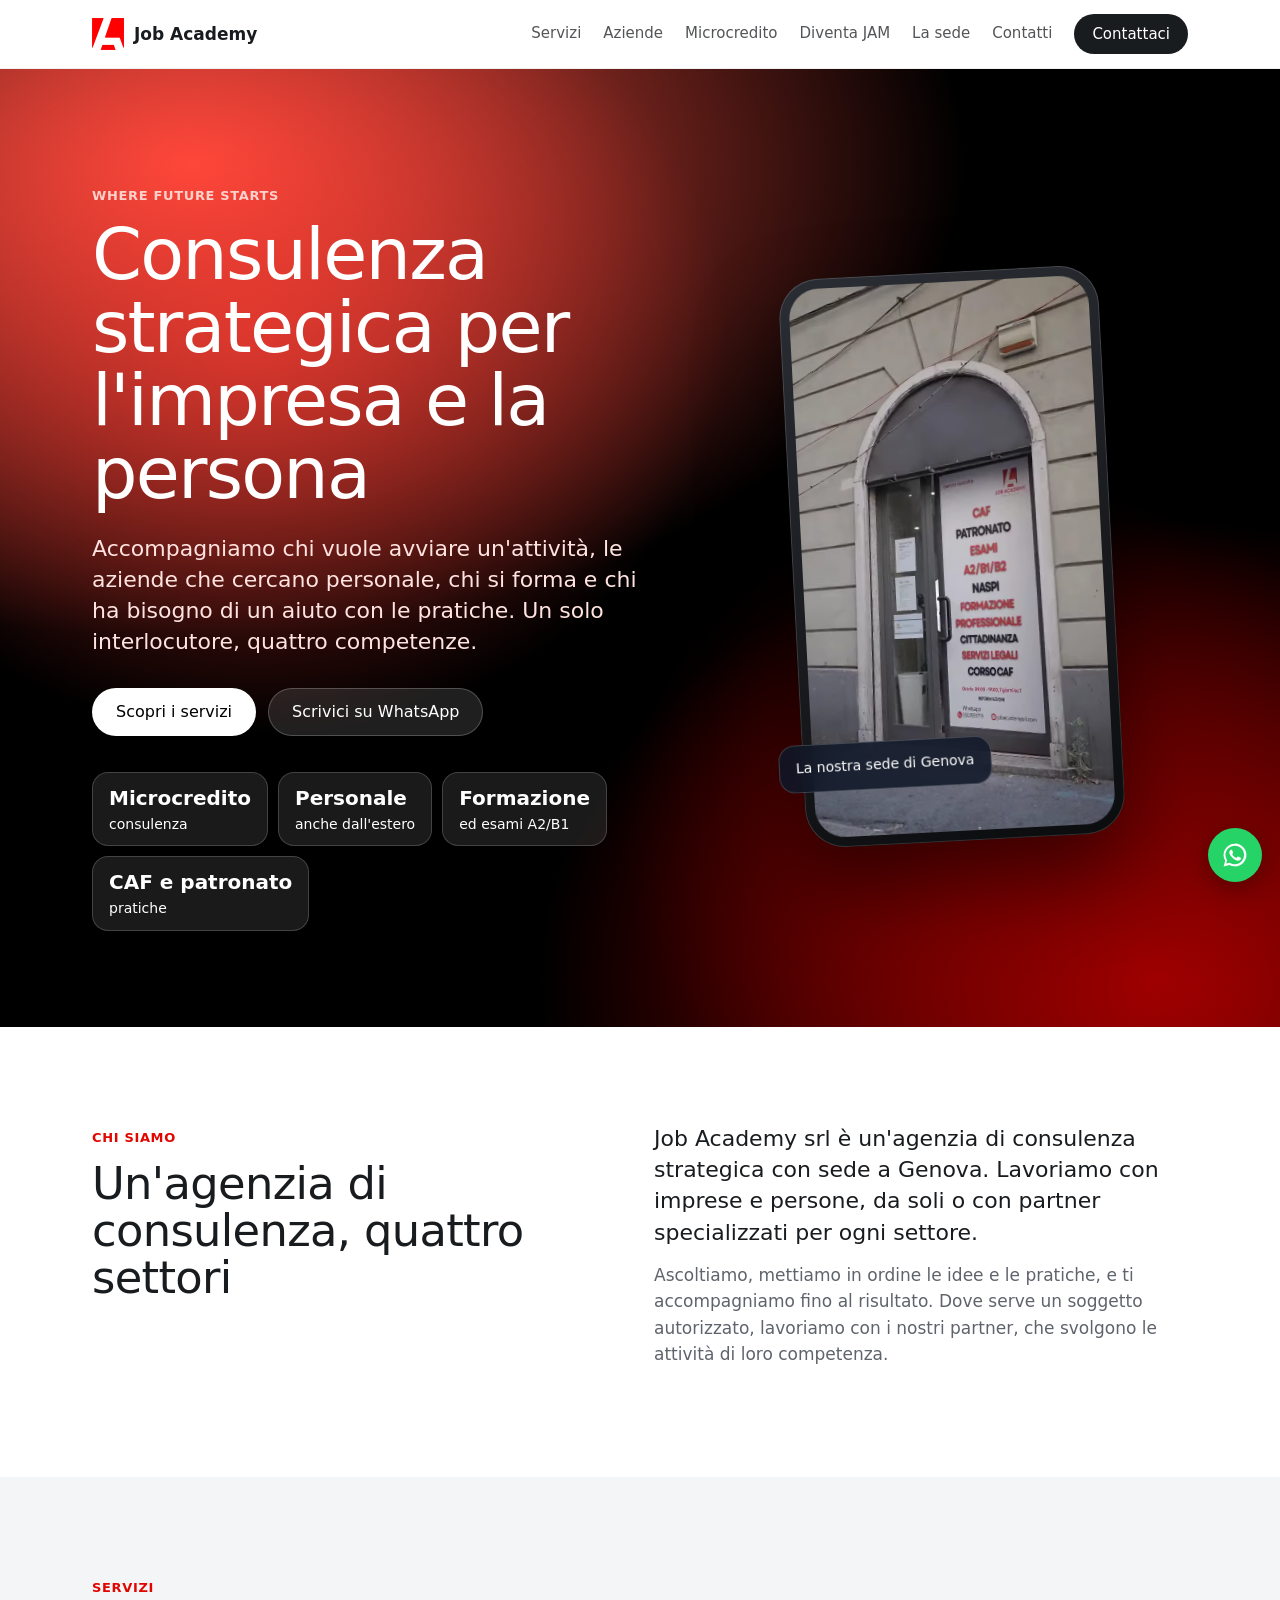
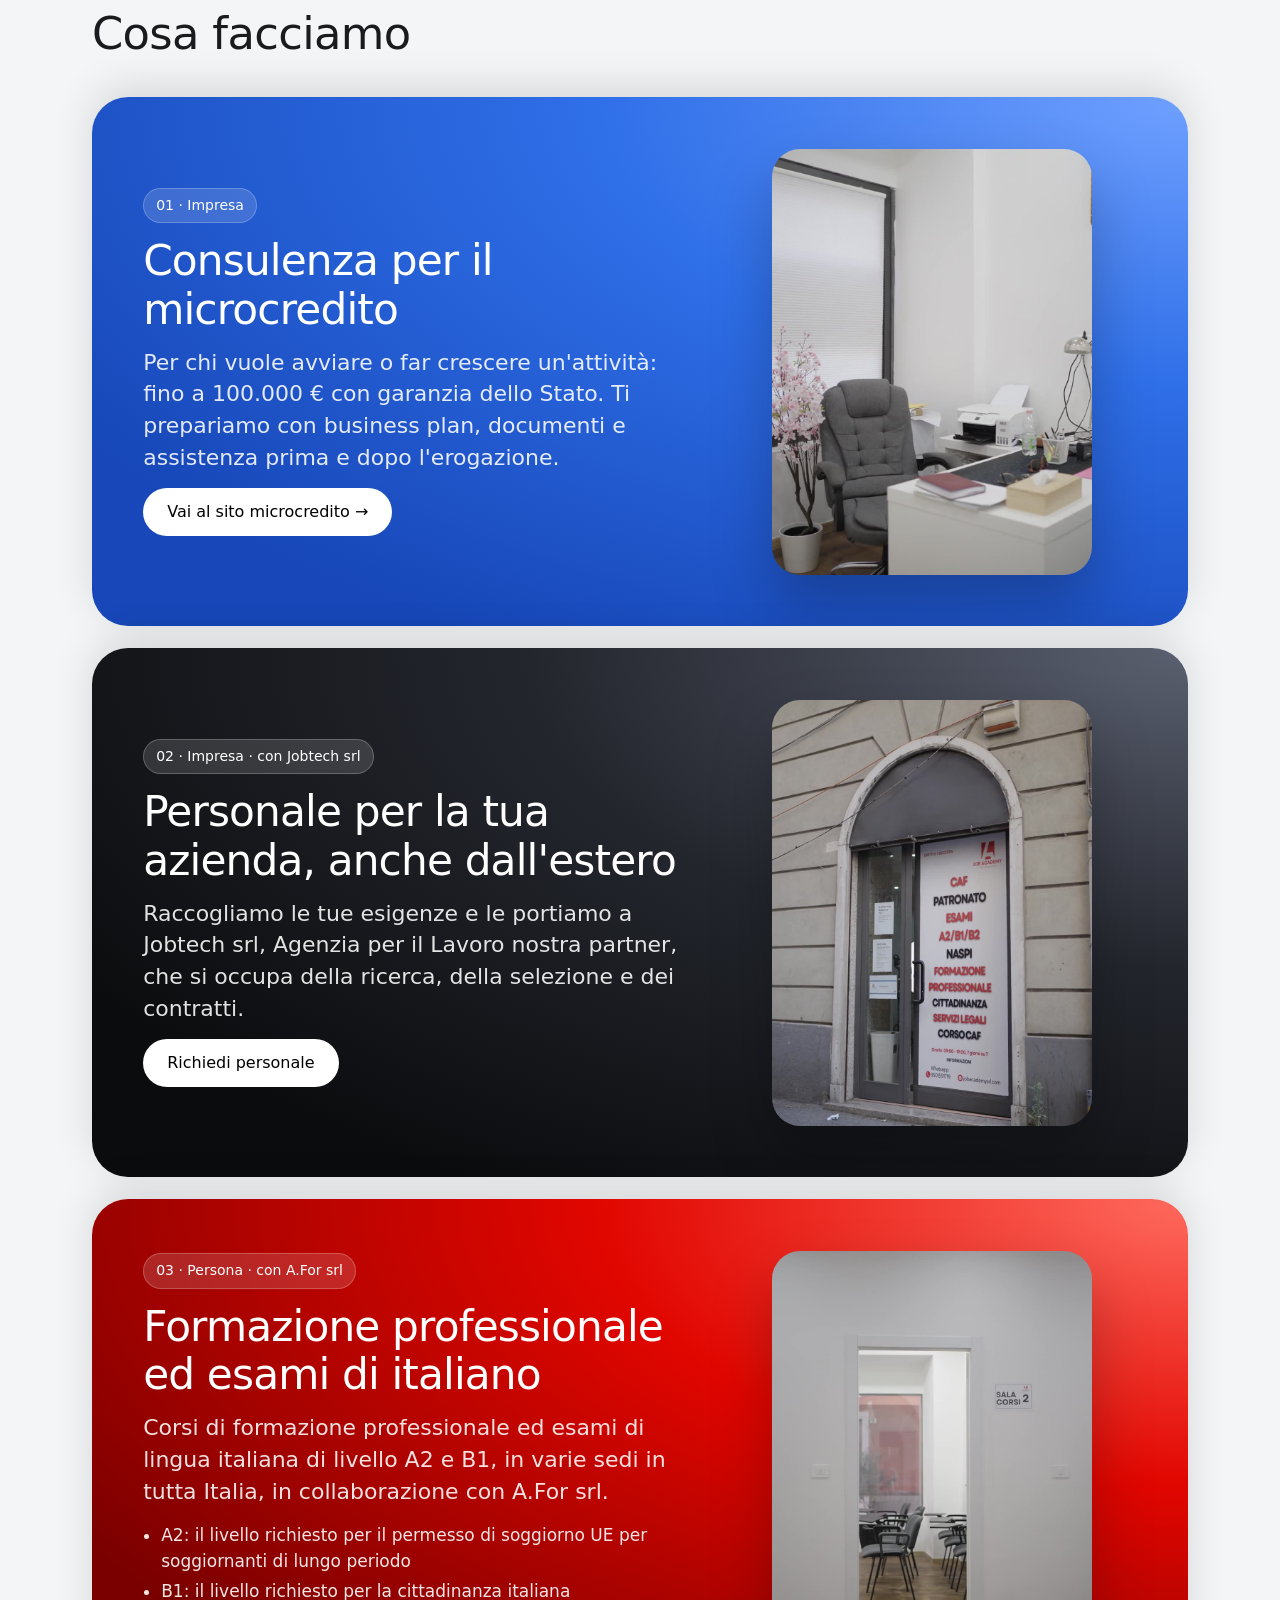
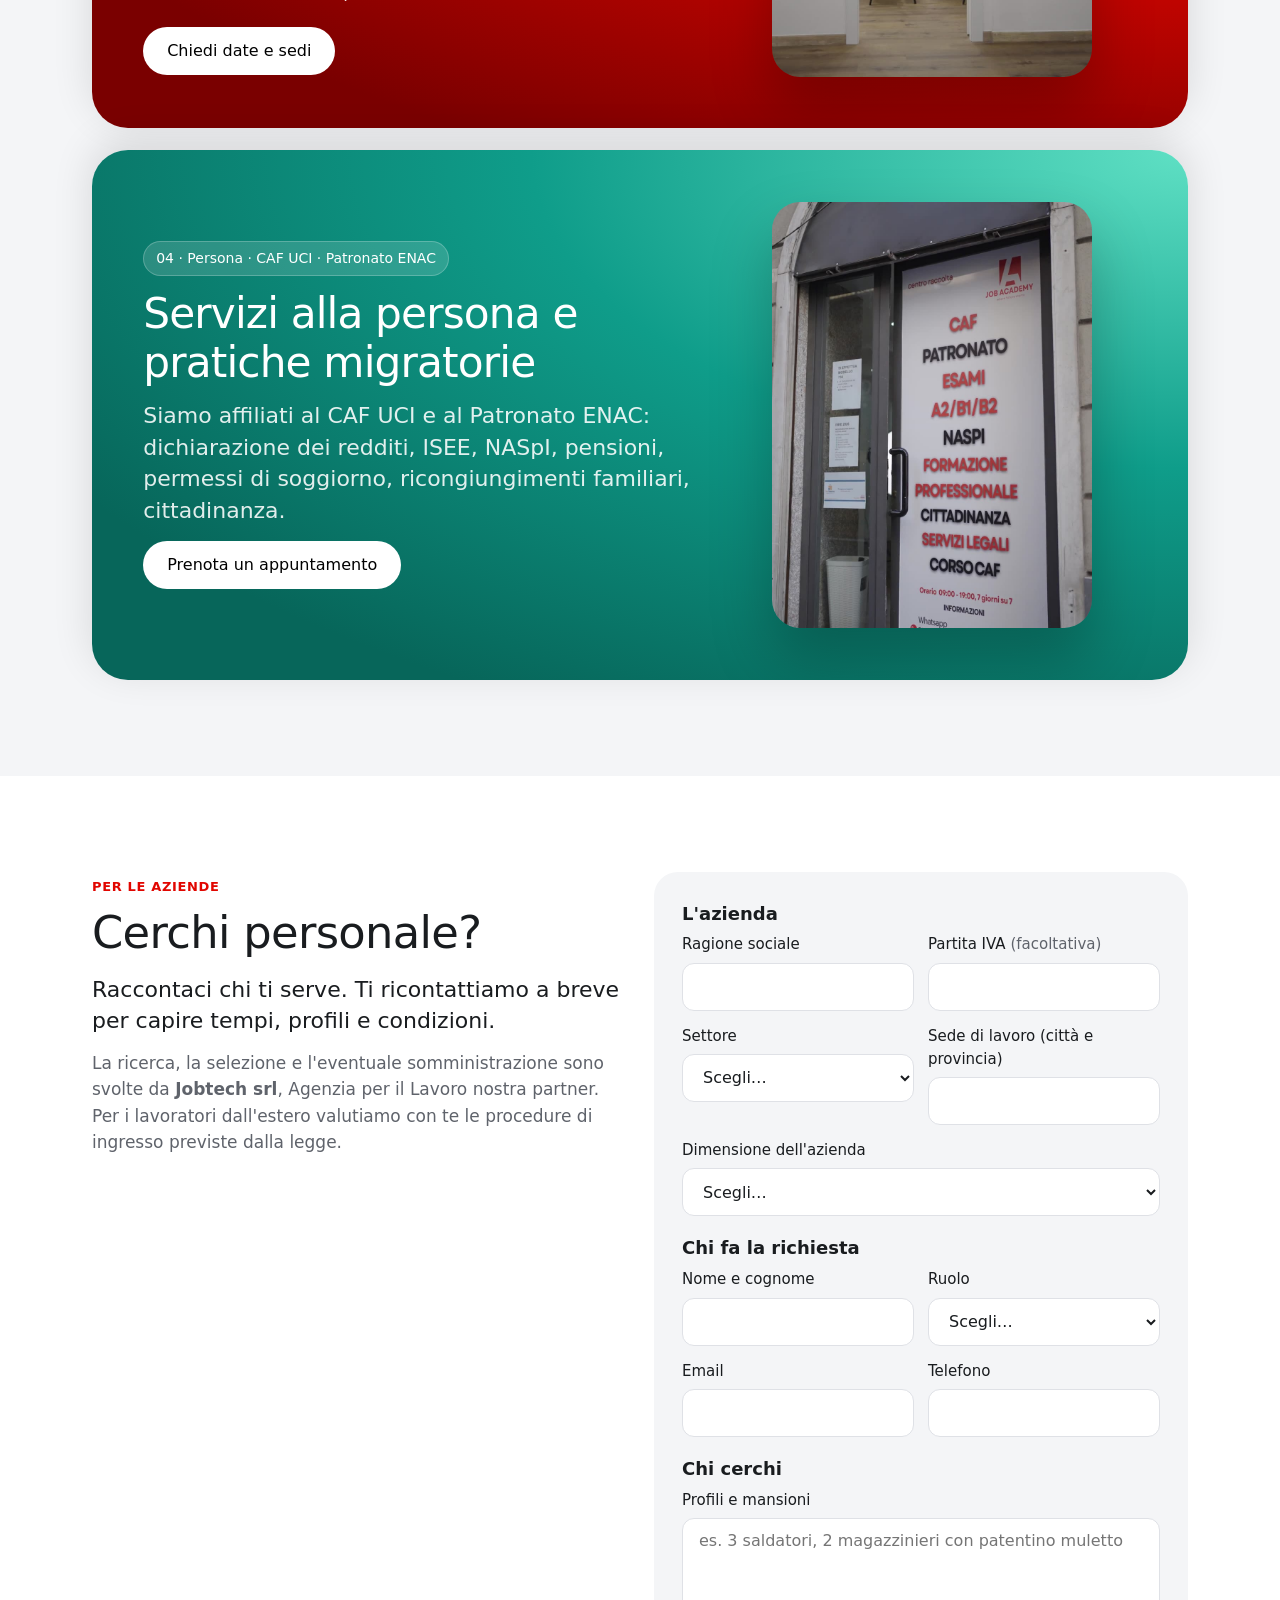
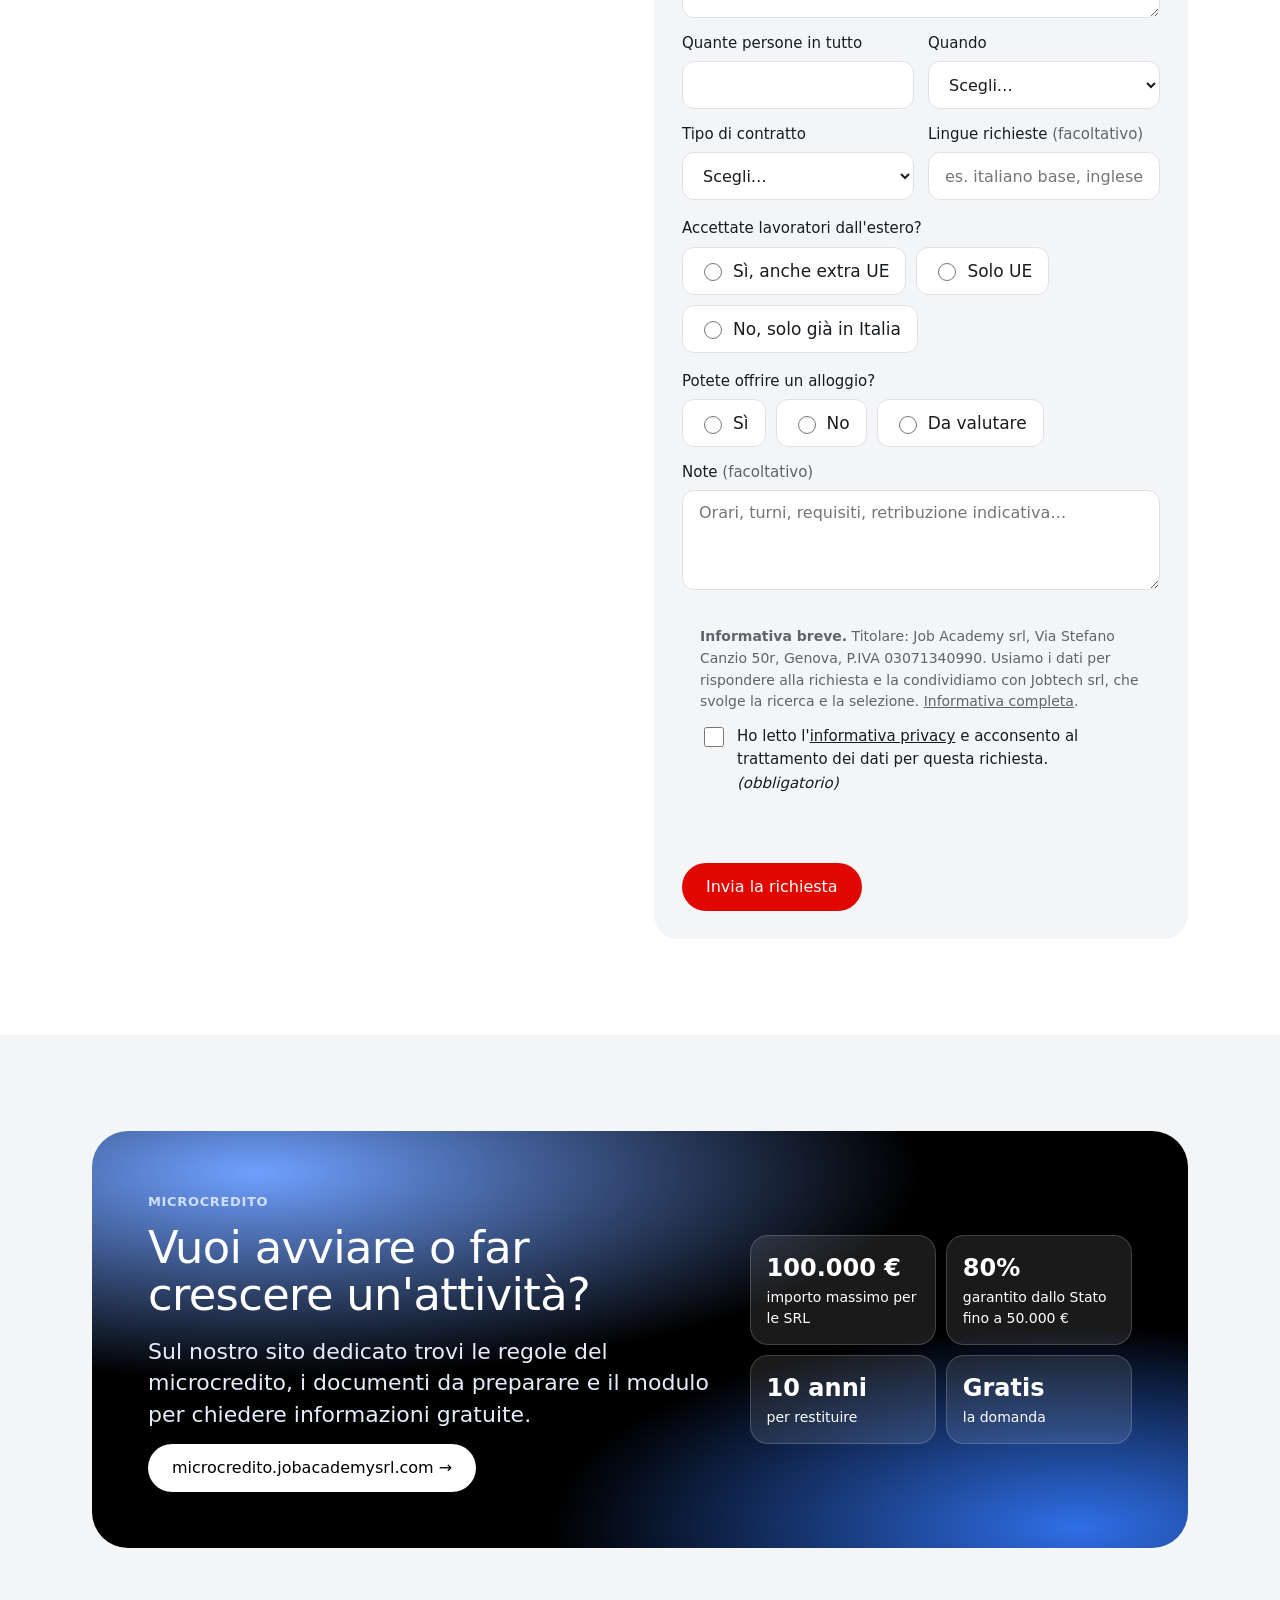
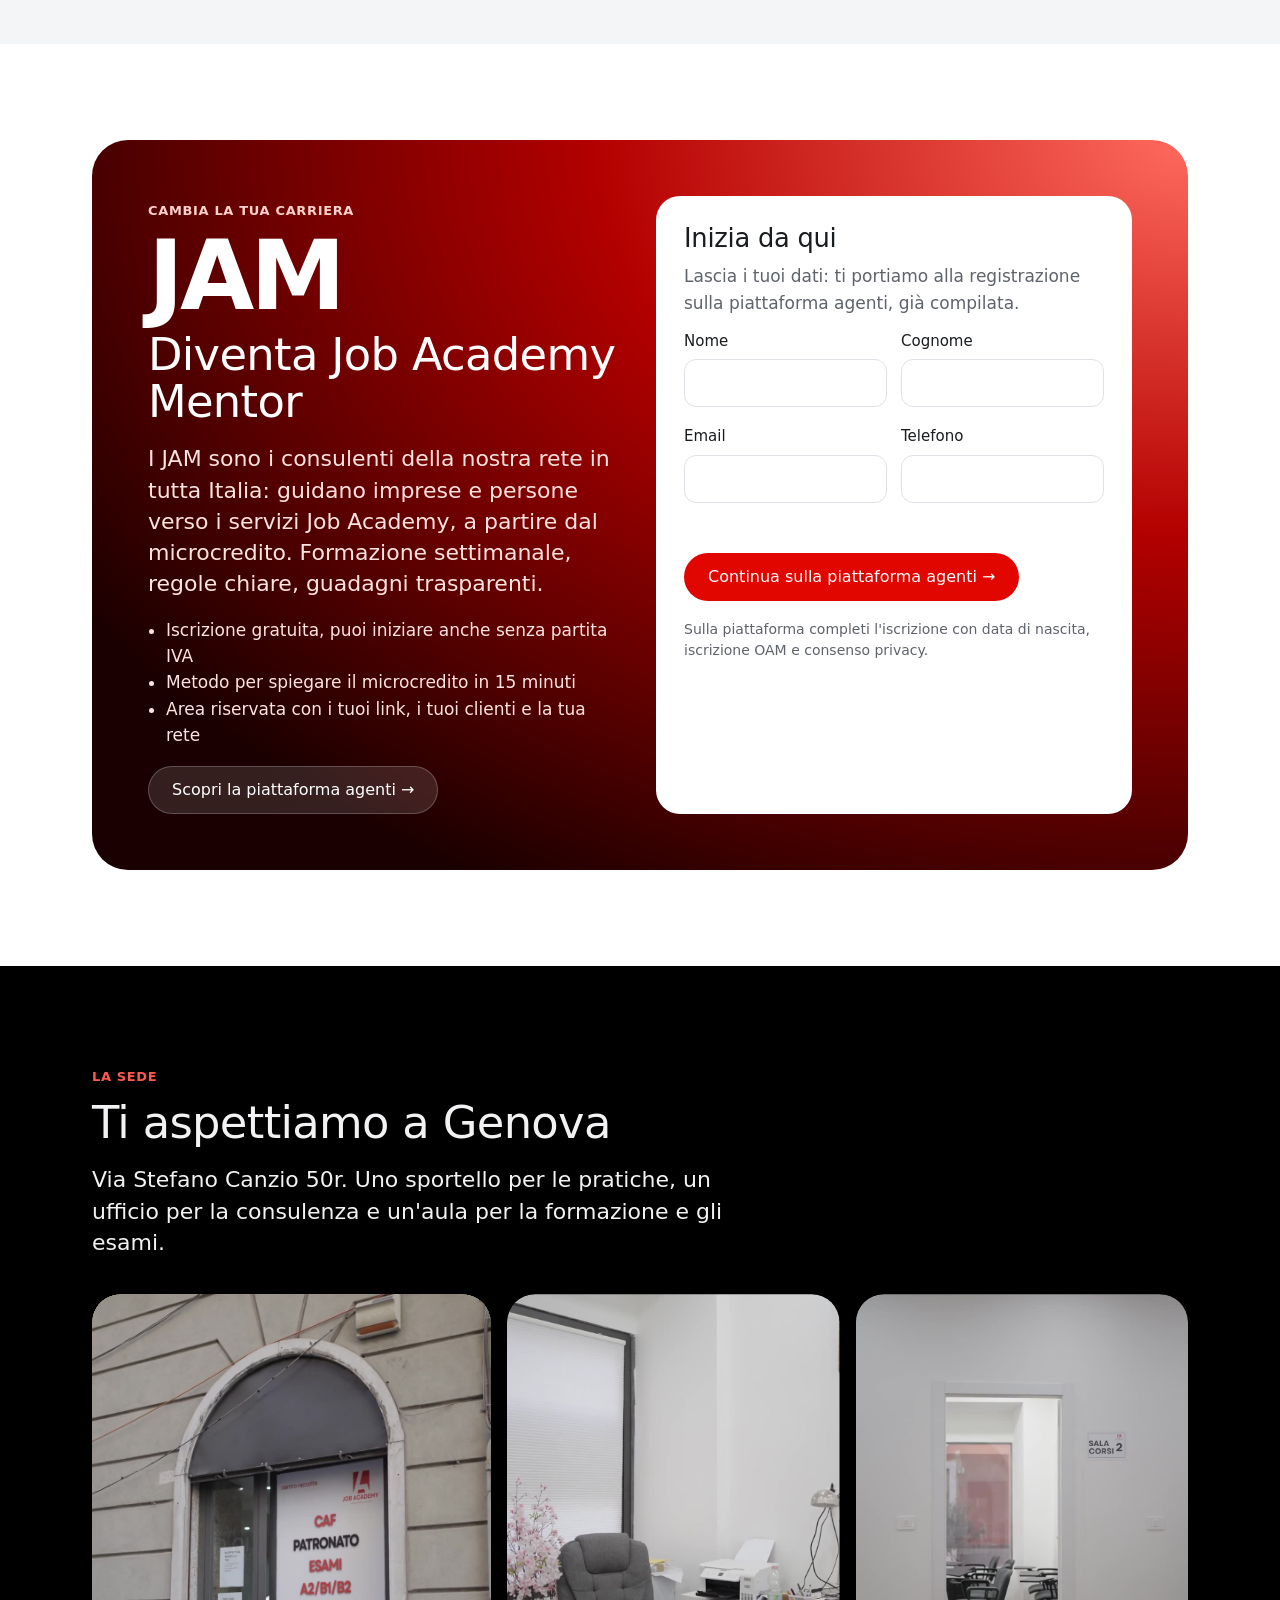
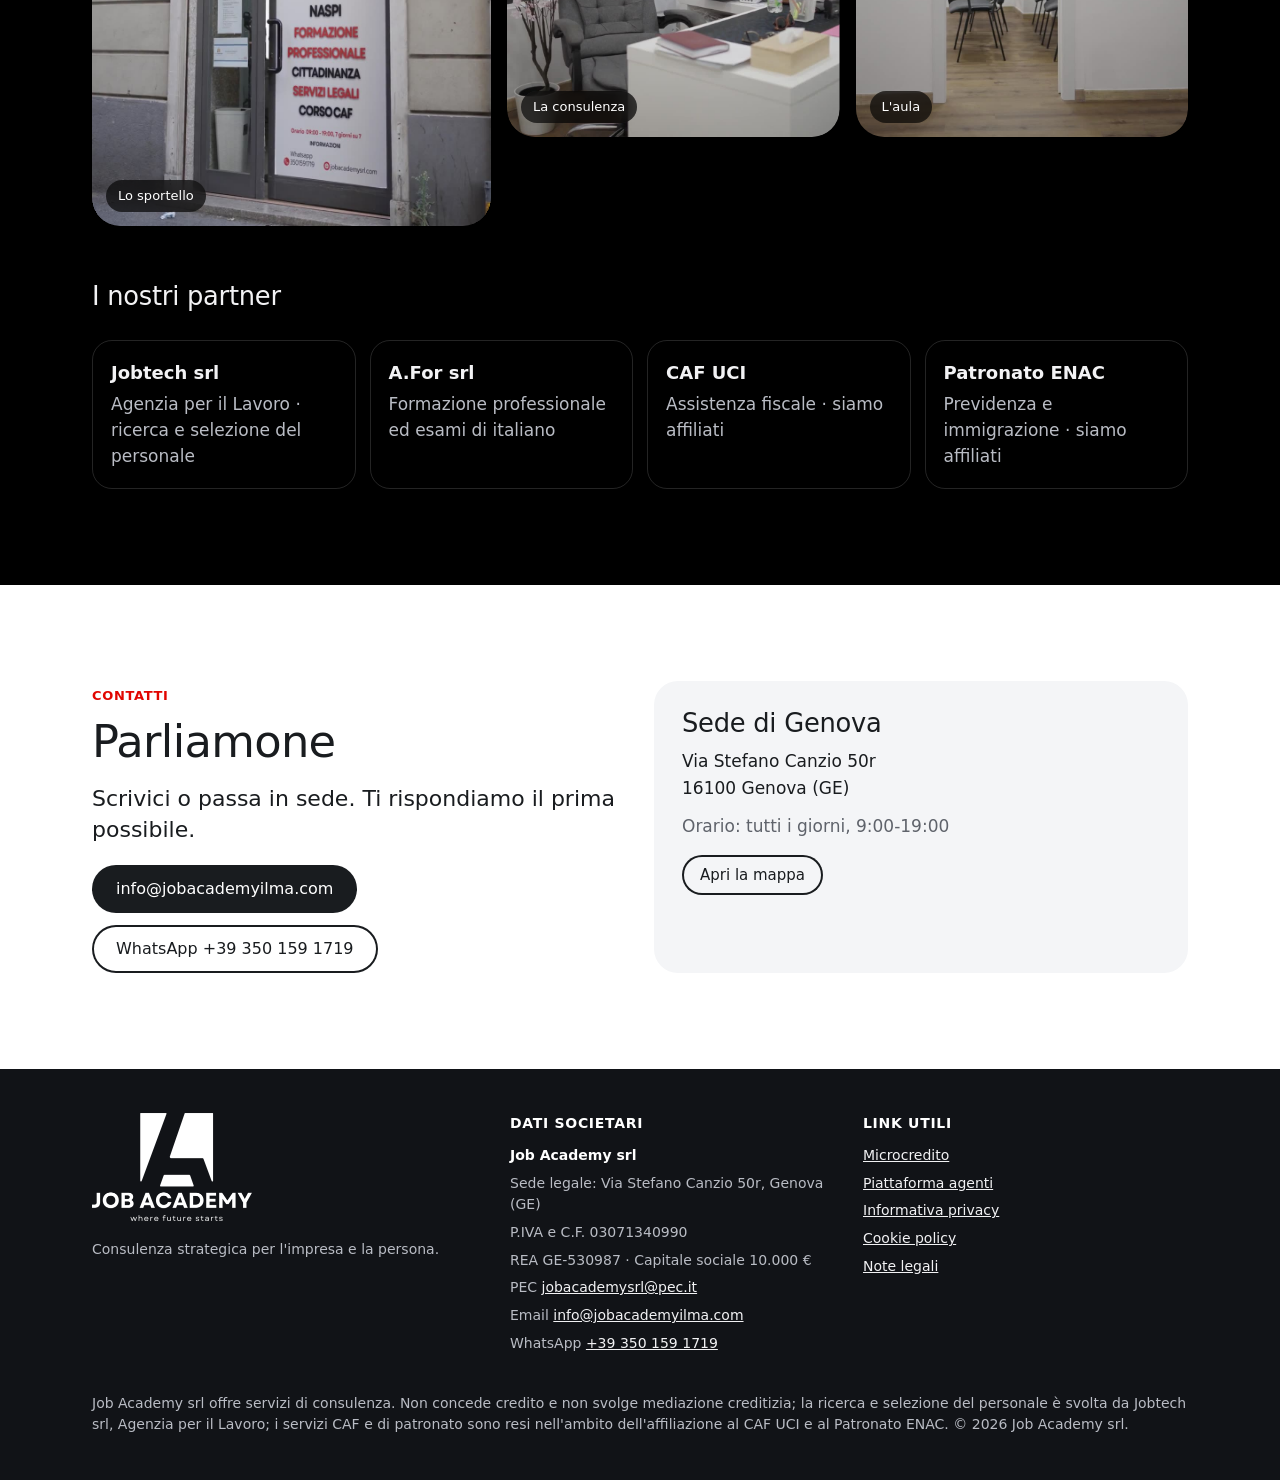
==== commit b7c8323e: "Footer: REA, PEC e capitale sociale Co-Authored-By: Claude Opus 5.5 <noreply@anthropic.com> Claude-S" ====
--- a/index.html
+++ b/index.html
@@ -28,6 +28,7 @@
   "name": "Job Academy",
   "legalName": "Job Academy srl",
   "vatID": "IT03071340990",
+  "taxID": "03071340990",
   "url": "https://www.jobacademysrl.com/",
   "logo": "https://www.jobacademysrl.com/assets/img/logo-red.png",
   "slogan": "Where future starts",
@@ -310,6 +311,8 @@
           <li><strong style="color:#fff">Job Academy srl</strong></li>
           <li>Sede legale: Via Stefano Canzio 50r, Genova (GE)</li>
           <li>P.IVA e C.F. 03071340990</li>
+          <li>REA GE-530987 · Capitale sociale 10.000 €</li>
+          <li>PEC <a href="mailto:jobacademysrl@pec.it">jobacademysrl@pec.it</a></li>
           <li>Email <a href="mailto:info@jobacademyilma.com">info@jobacademyilma.com</a></li>
           <li>WhatsApp <a href="https://wa.me/393501591719" rel="noopener">+39 350 159 1719</a></li>
         </ul>
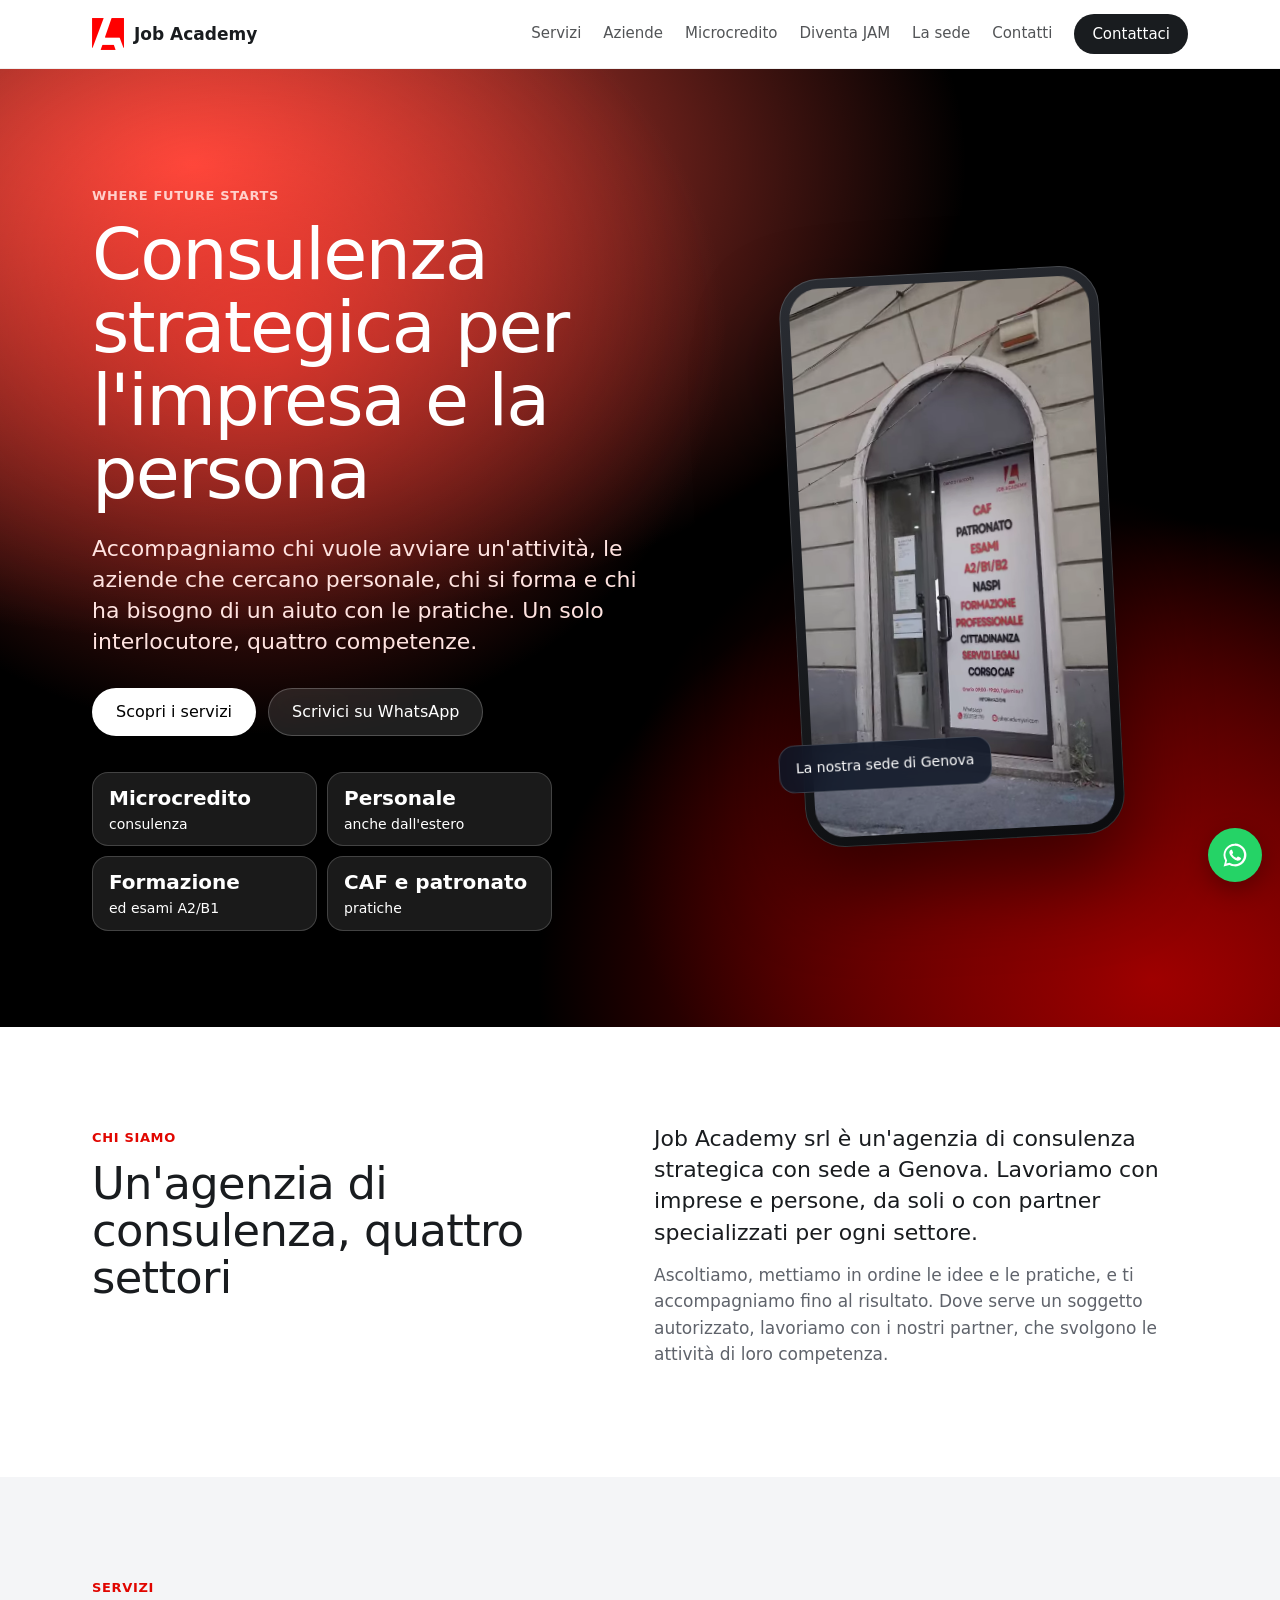
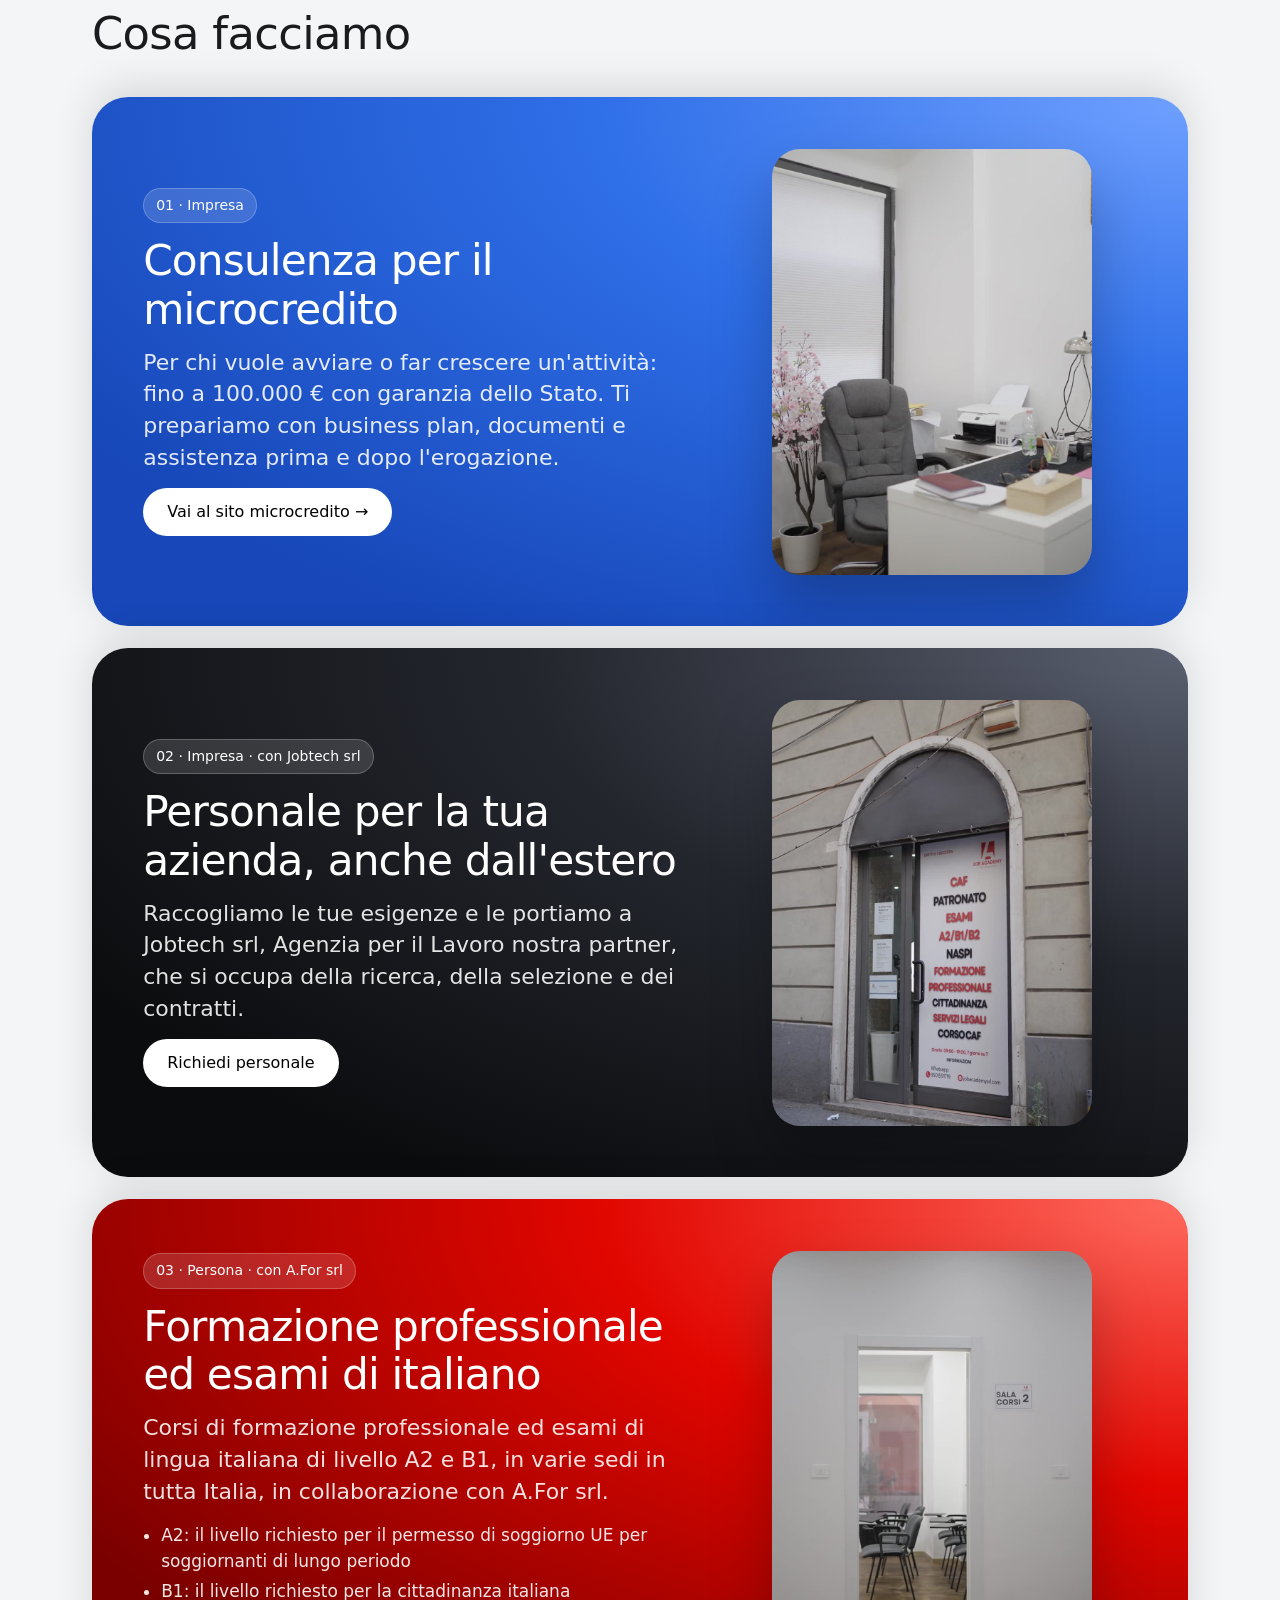
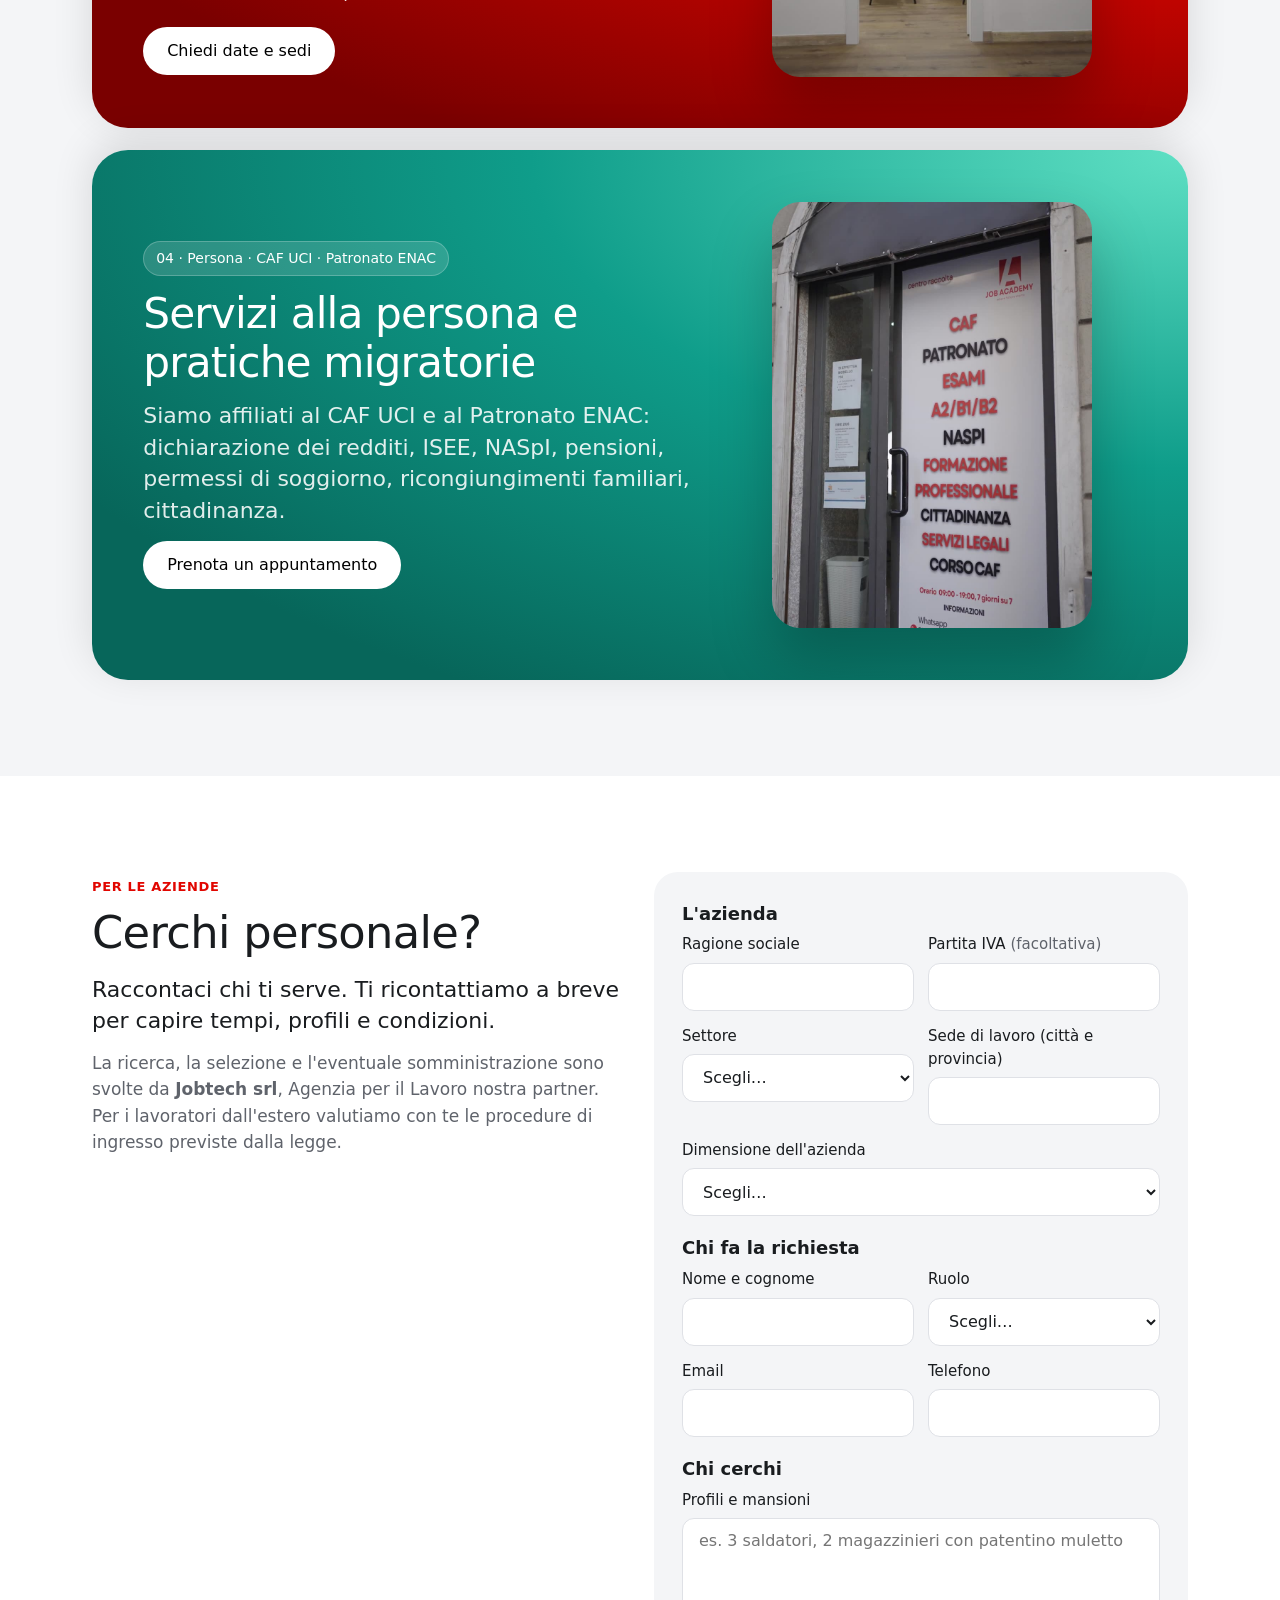
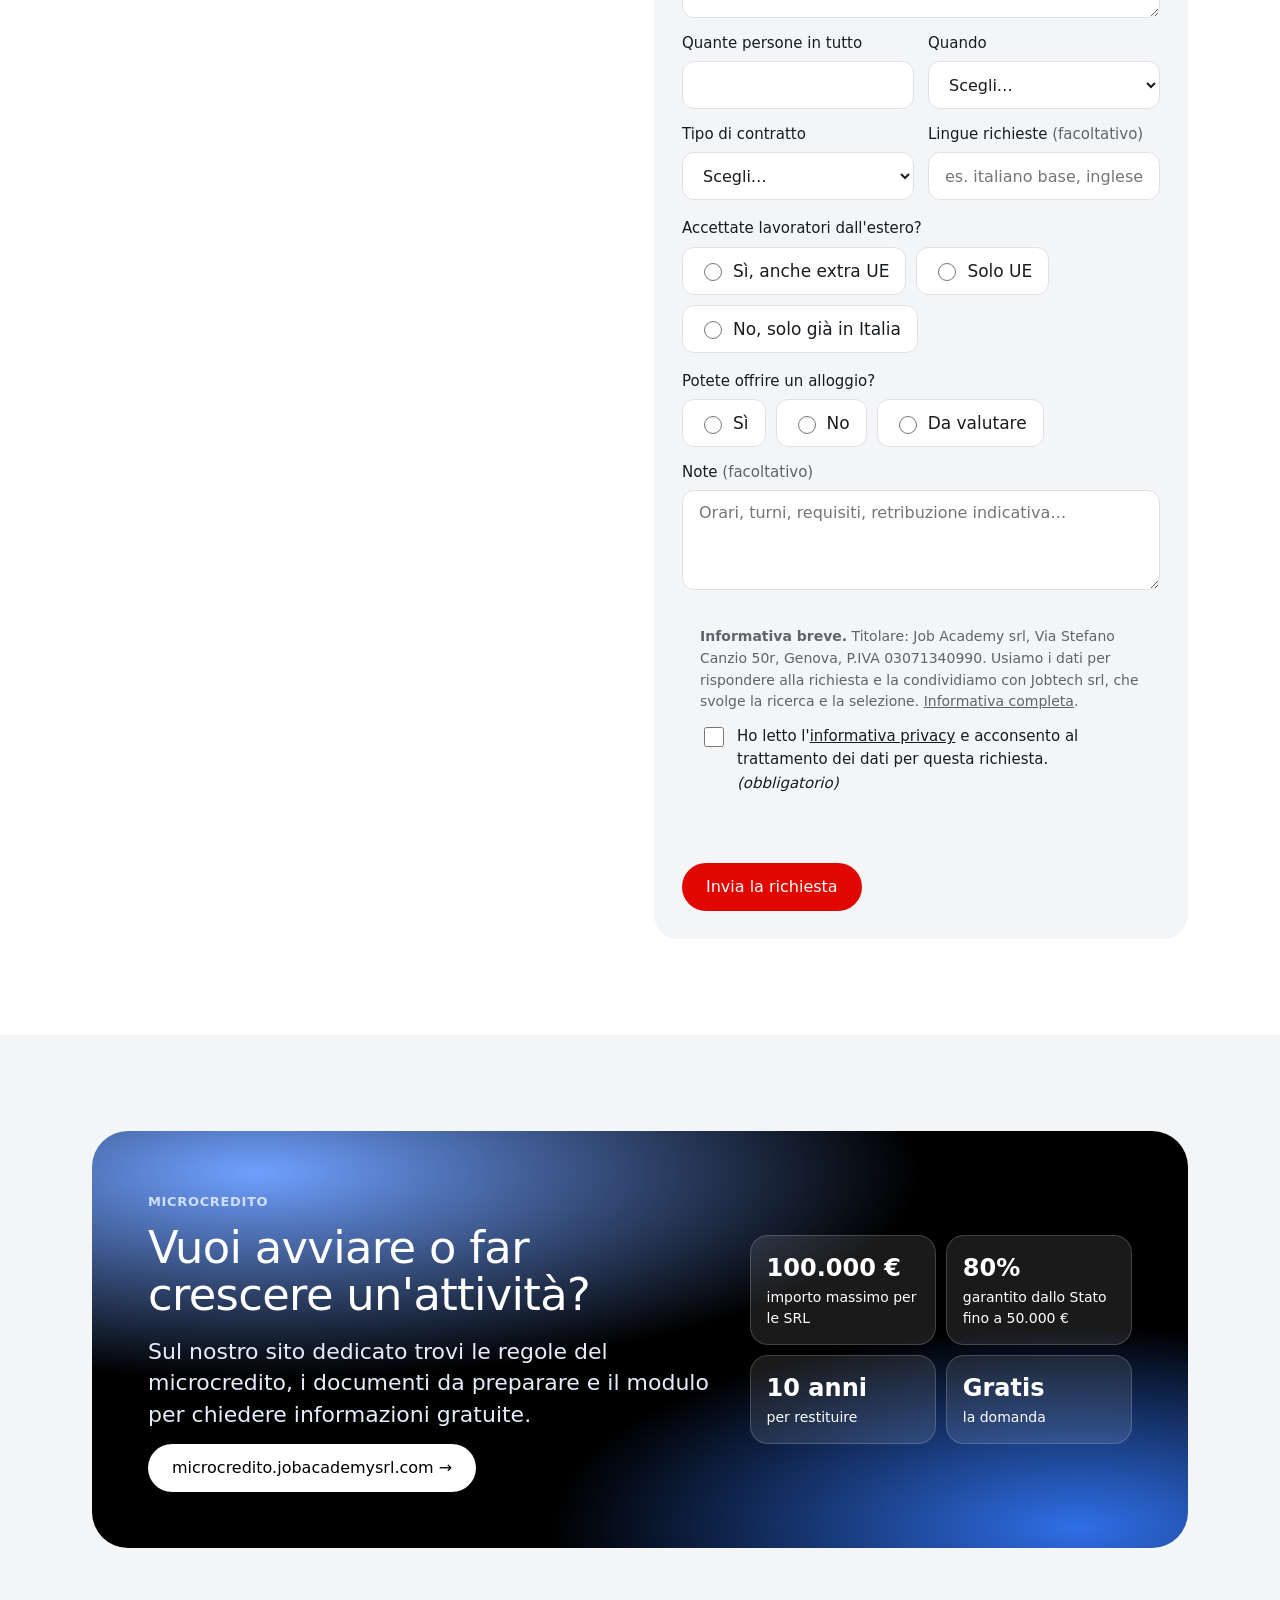
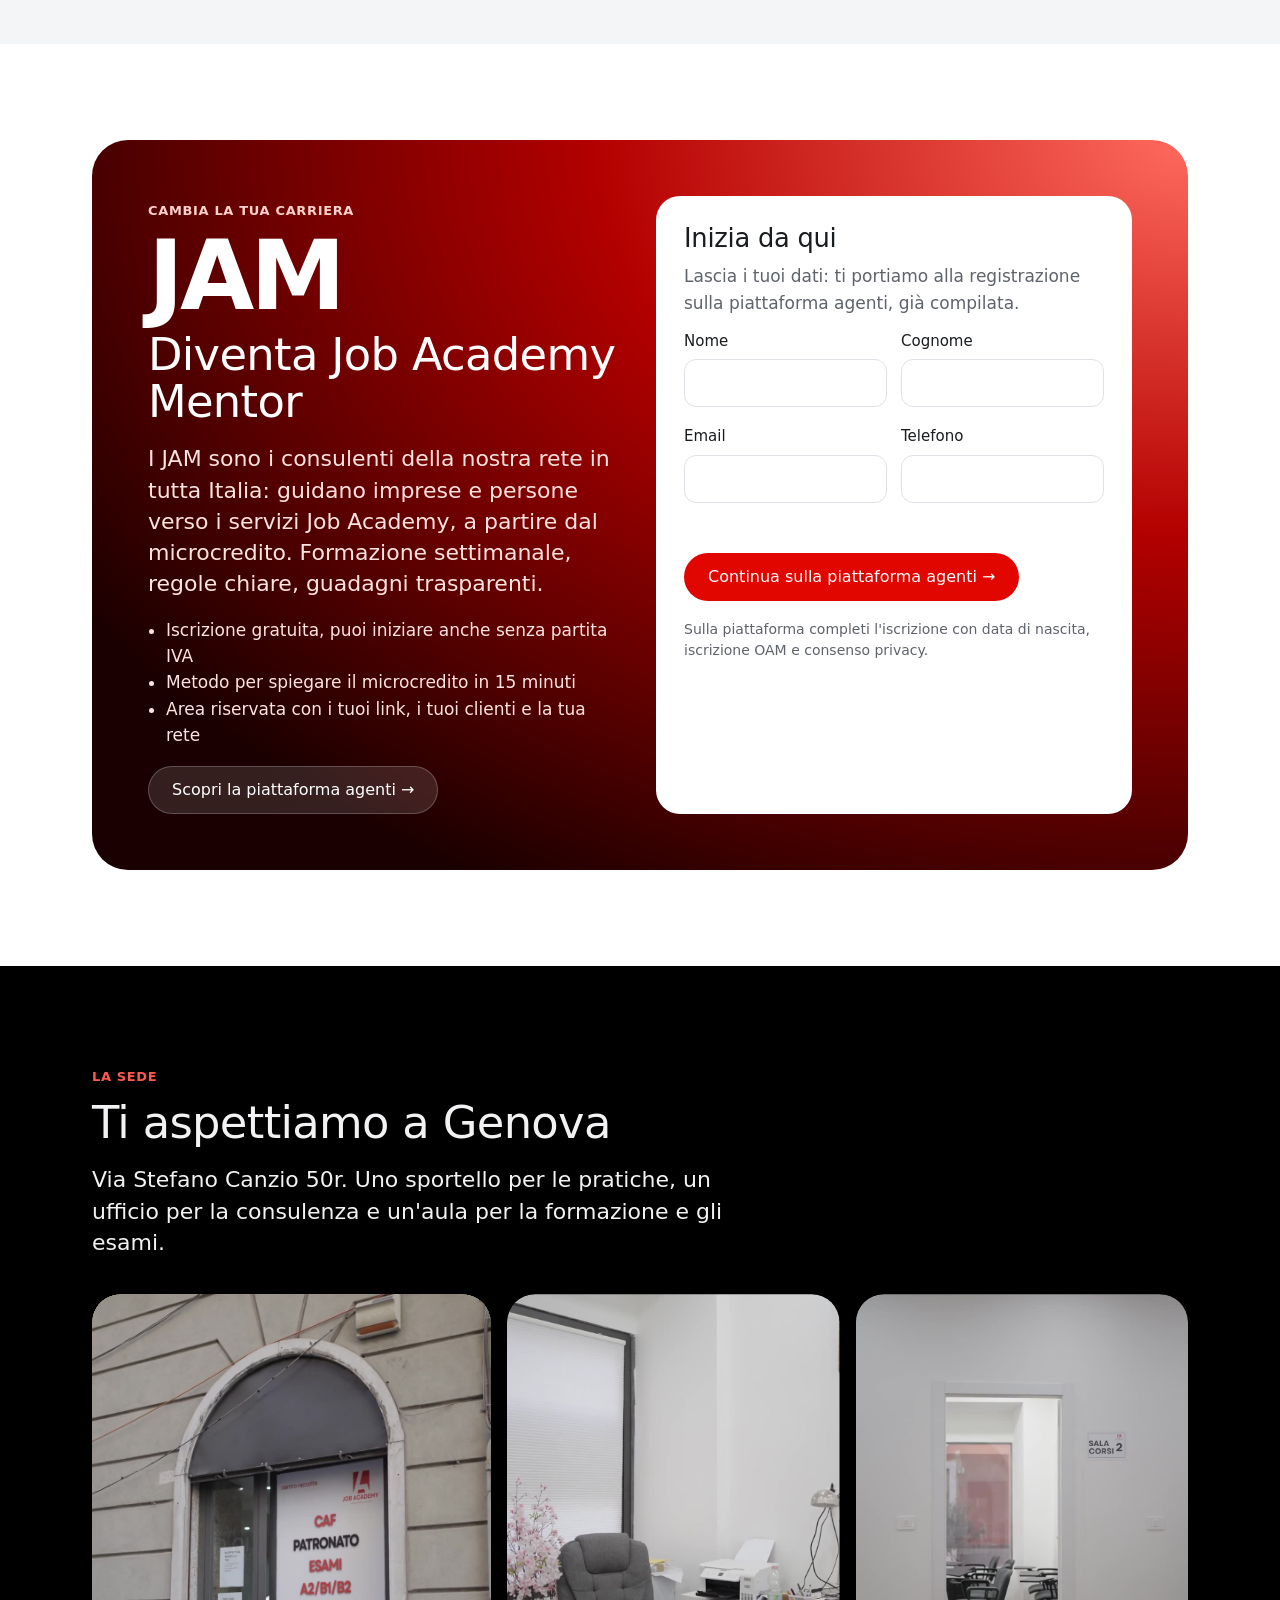
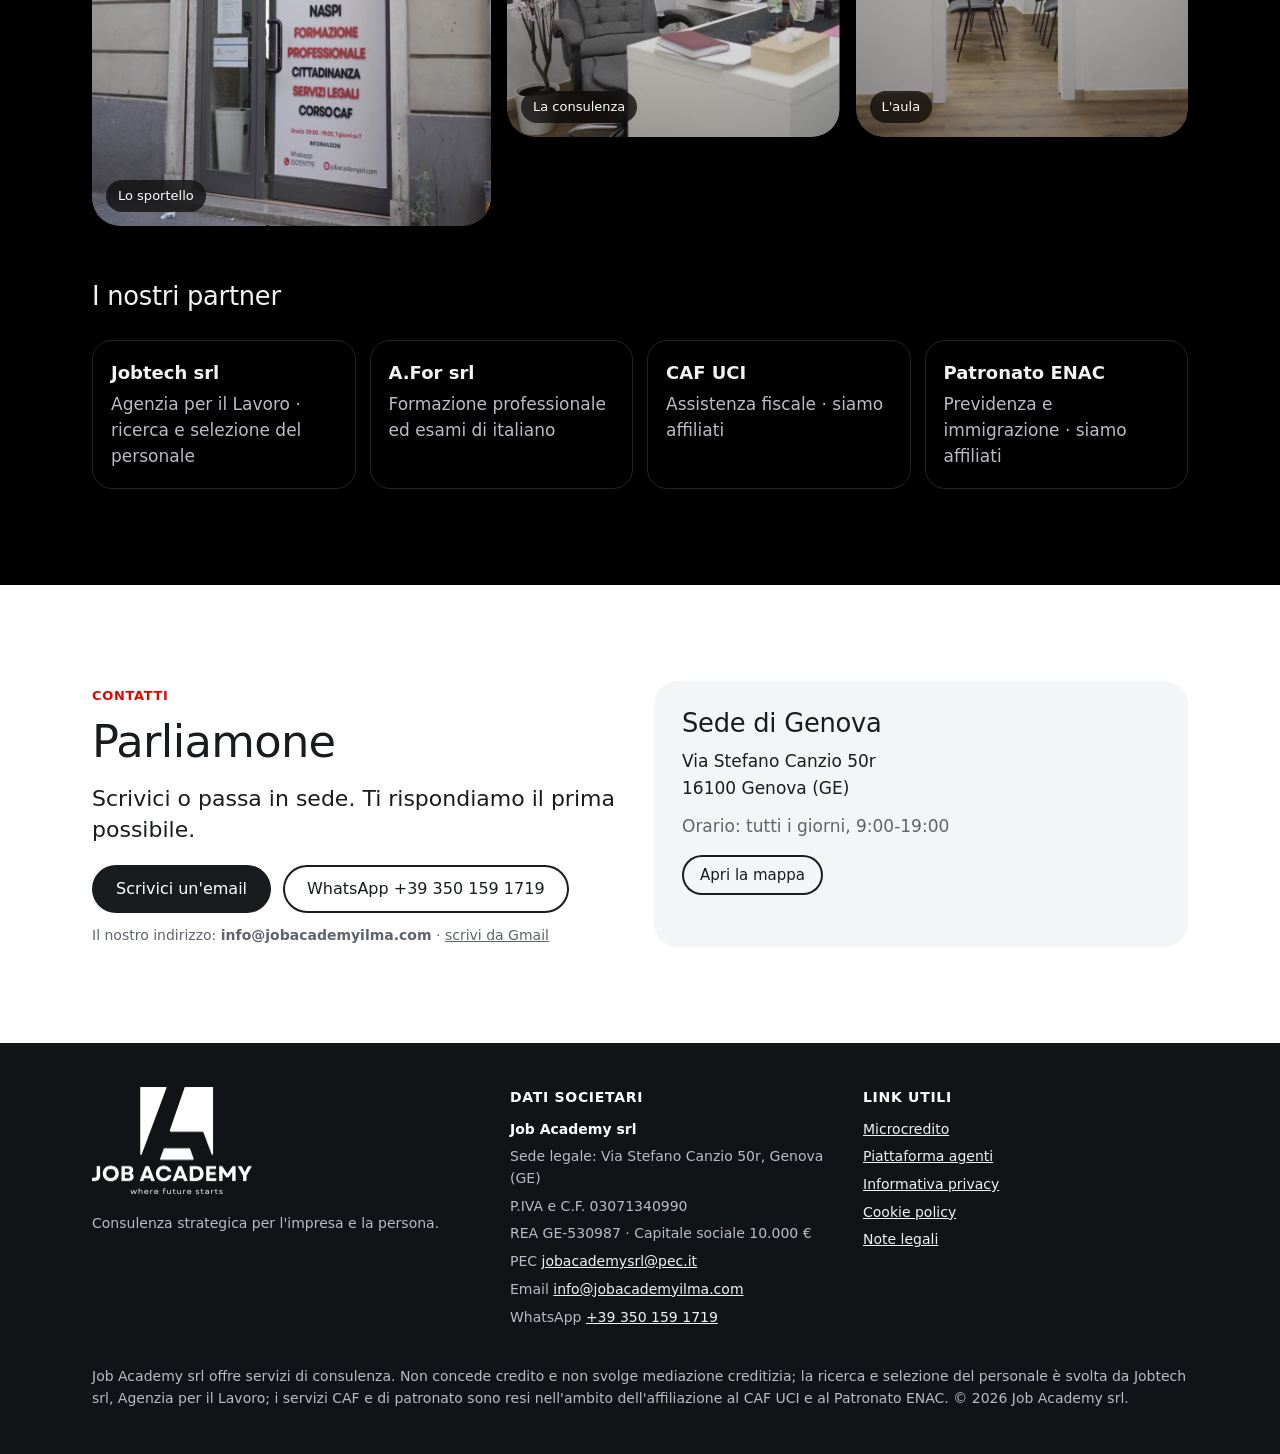
==== commit 6feac3a5: "Apertura 2x2, pulsante email con alternativa, anteprime link (og.jpg) Co-Authored-By: Claude Opus 5." ====
--- a/index.html
+++ b/index.html
@@ -13,13 +13,19 @@
 <meta property="og:title" content="Job Academy · Consulenza strategica per l'impresa e la persona">
 <meta property="og:description" content="Microcredito, ricerca di personale anche dall'estero, formazione ed esami di italiano A2/B1, CAF e patronato. Un solo interlocutore.">
 <meta property="og:url" content="https://www.jobacademysrl.com/">
-<meta property="og:image" content="https://www.jobacademysrl.com/og.png">
+<meta property="og:image" content="https://www.jobacademysrl.com/og.jpg?v=2">
+<meta property="og:image:secure_url" content="https://www.jobacademysrl.com/og.jpg?v=2">
+<meta property="og:image:type" content="image/jpeg">
 <meta property="og:image:width" content="1200">
 <meta property="og:image:height" content="630">
+<meta property="og:image:alt" content="Job Academy srl · Consulenza strategica per l'impresa e la persona">
 <meta name="twitter:card" content="summary_large_image">
+<meta name="twitter:title" content="Job Academy · Consulenza strategica per l'impresa e la persona">
+<meta name="twitter:description" content="Microcredito, ricerca di personale anche dall'estero, formazione ed esami di italiano A2/B1, CAF e patronato. Un solo interlocutore.">
+<meta name="twitter:image" content="https://www.jobacademysrl.com/og.jpg?v=2">
 <link rel="icon" href="favicon.png" type="image/png">
 <link rel="apple-touch-icon" href="apple-touch-icon.png">
-<link rel="stylesheet" href="assets/styles.css?v=1">
+<link rel="stylesheet" href="assets/styles.css?v=2">
 <script type="application/ld+json">
 {
   "@context": "https://schema.org",
@@ -284,9 +290,10 @@
         <h2>Parliamone</h2>
         <p class="lead">Scrivici o passa in sede. Ti rispondiamo il prima possibile.</p>
         <div class="ctas" style="margin-top:20px">
-          <a class="btn" href="mailto:info@jobacademyilma.com">info@jobacademyilma.com</a>
+          <a class="btn" id="mail-btn" href="mailto:info@jobacademyilma.com?subject=Richiesta%20informazioni%20dal%20sito">Scrivici un'email</a>
           <a class="btn btn-outline" href="https://wa.me/393501591719" rel="noopener">WhatsApp +39 350 159 1719</a>
         </div>
+        <p class="mail-note" id="mail-note" aria-live="polite">Il nostro indirizzo: <strong>info@jobacademyilma.com</strong> · <a href="https://mail.google.com/mail/?view=cm&amp;to=info@jobacademyilma.com&amp;su=Richiesta%20informazioni%20dal%20sito" target="_blank" rel="noopener">scrivi da Gmail</a></p>
       </div>
       <div class="card reveal">
         <h3>Sede di Genova</h3>
@@ -335,6 +342,6 @@
 <a class="wa-float" href="https://wa.me/393501591719?text=Ciao%2C%20vorrei%20informazioni%20su%20Job%20Academy" rel="noopener" aria-label="Scrivici su WhatsApp"><svg viewBox="0 0 32 32" width="28" height="28" aria-hidden="true"><path fill="#fff" d="M16 3a13 13 0 0 0-11.2 19.6L3 29l6.6-1.7A13 13 0 1 0 16 3zm0 23.6c-2 0-4-.6-5.7-1.6l-.4-.2-3.9 1 1-3.8-.3-.4A10.6 10.6 0 1 1 16 26.6zm5.8-7.9c-.3-.2-1.9-.9-2.2-1s-.5-.2-.7.2-.8 1-1 1.2-.4.2-.7 0a8.7 8.7 0 0 1-4.3-3.8c-.3-.6.3-.5.9-1.7.1-.2 0-.4 0-.6l-1-2.4c-.3-.6-.5-.5-.7-.5h-.6a1.2 1.2 0 0 0-.9.4 3.7 3.7 0 0 0-1.1 2.7 6.5 6.5 0 0 0 1.3 3.4 14.6 14.6 0 0 0 5.6 5c2.1.9 2.9 1 4 .8.6-.1 1.9-.8 2.2-1.5s.3-1.4.2-1.5-.3-.2-.6-.3z"/></svg></a>
 
 <script src="config.js?v=1"></script>
-<script src="assets/app.js?v=1"></script>
+<script src="assets/app.js?v=2"></script>
 </body>
 </html>
--- a/assets/styles.css
+++ b/assets/styles.css
@@ -83,7 +83,7 @@
 .hero-grid { display: grid; grid-template-columns: 1.1fr .9fr; gap: 48px; align-items: center; }
 @media (max-width: 960px) { .hero-grid { grid-template-columns: 1fr; } }
 .ctas { display: flex; flex-wrap: wrap; gap: 12px; }
-.pills { display: flex; flex-wrap: wrap; gap: 10px; margin-top: 36px; }
+.pills { display: grid; grid-template-columns: repeat(2, minmax(0, 1fr)); gap: 10px; margin-top: 36px; max-width: 460px; }
 .pill { padding: 10px 16px; border-radius: 16px; background: #ffffff1a; border: 1px solid #ffffff2e; backdrop-filter: blur(16px); -webkit-backdrop-filter: blur(16px); font-size: 14px; }
 .pill b { display: block; font-size: 20px; font-weight: 600; }
 
@@ -367,3 +367,5 @@
 .jam > *, .band-micro > *, .sector > * { min-width: 0; }
 .row > * { min-width: 0; }
 @media (max-width: 480px) { .jam, .band-micro { padding: 24px 18px; border-radius: 28px; } .jam .card { padding: 20px; } }
+
+.mail-note { margin: 12px 0 0; font-size: 14px; color: var(--muted, #5b6474); min-height: 1.4em; }
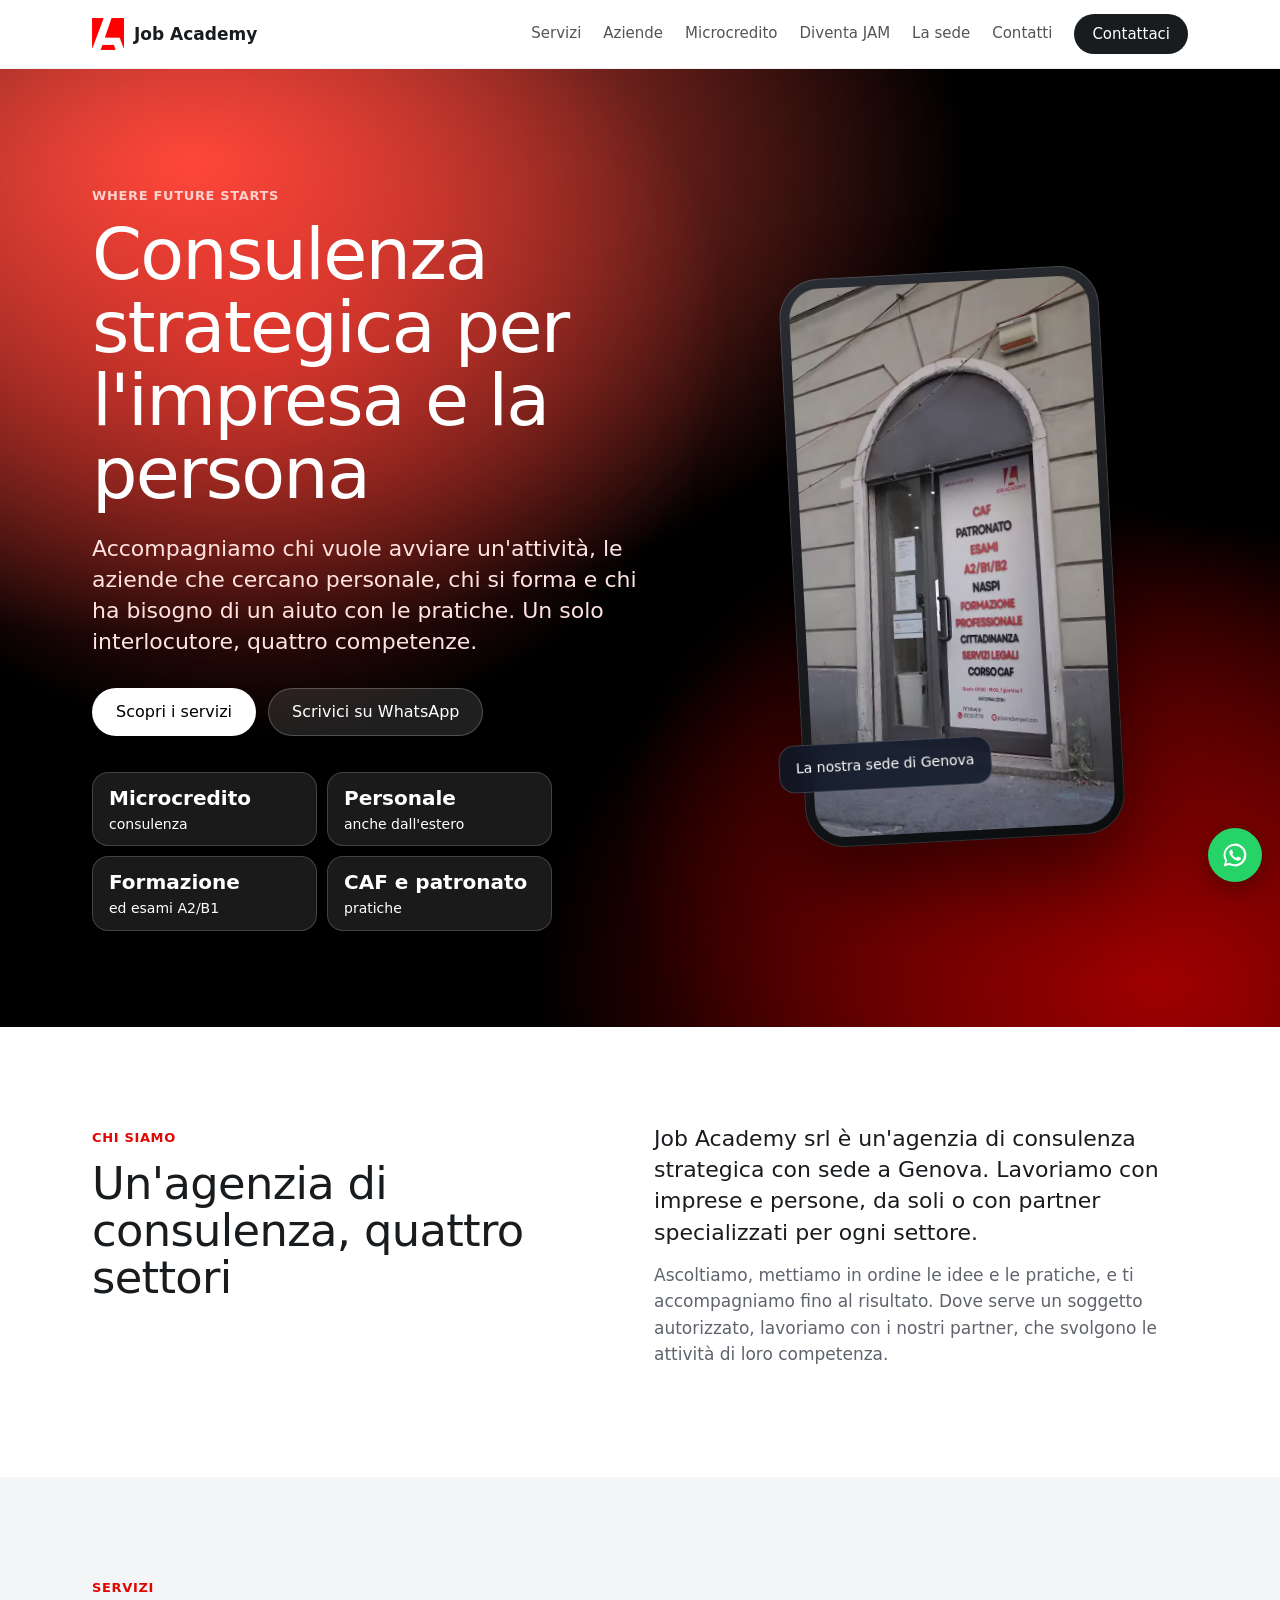
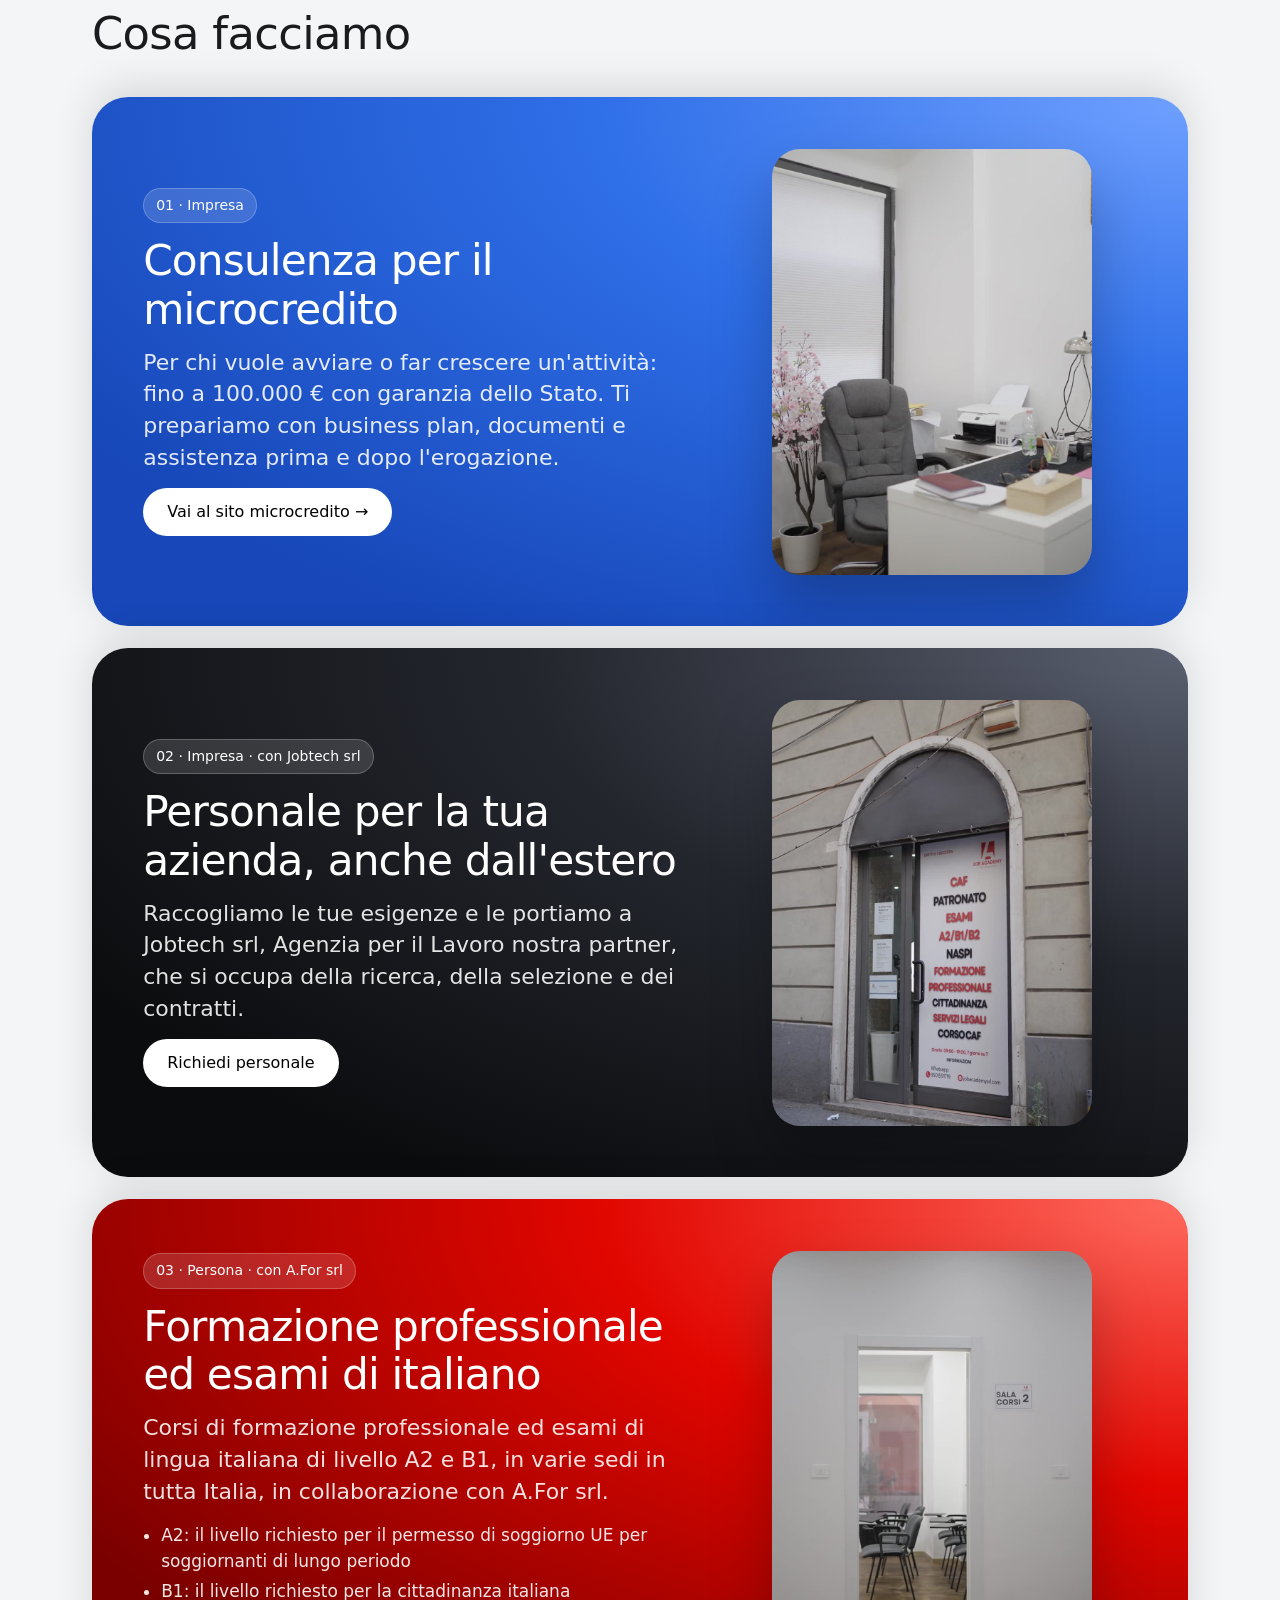
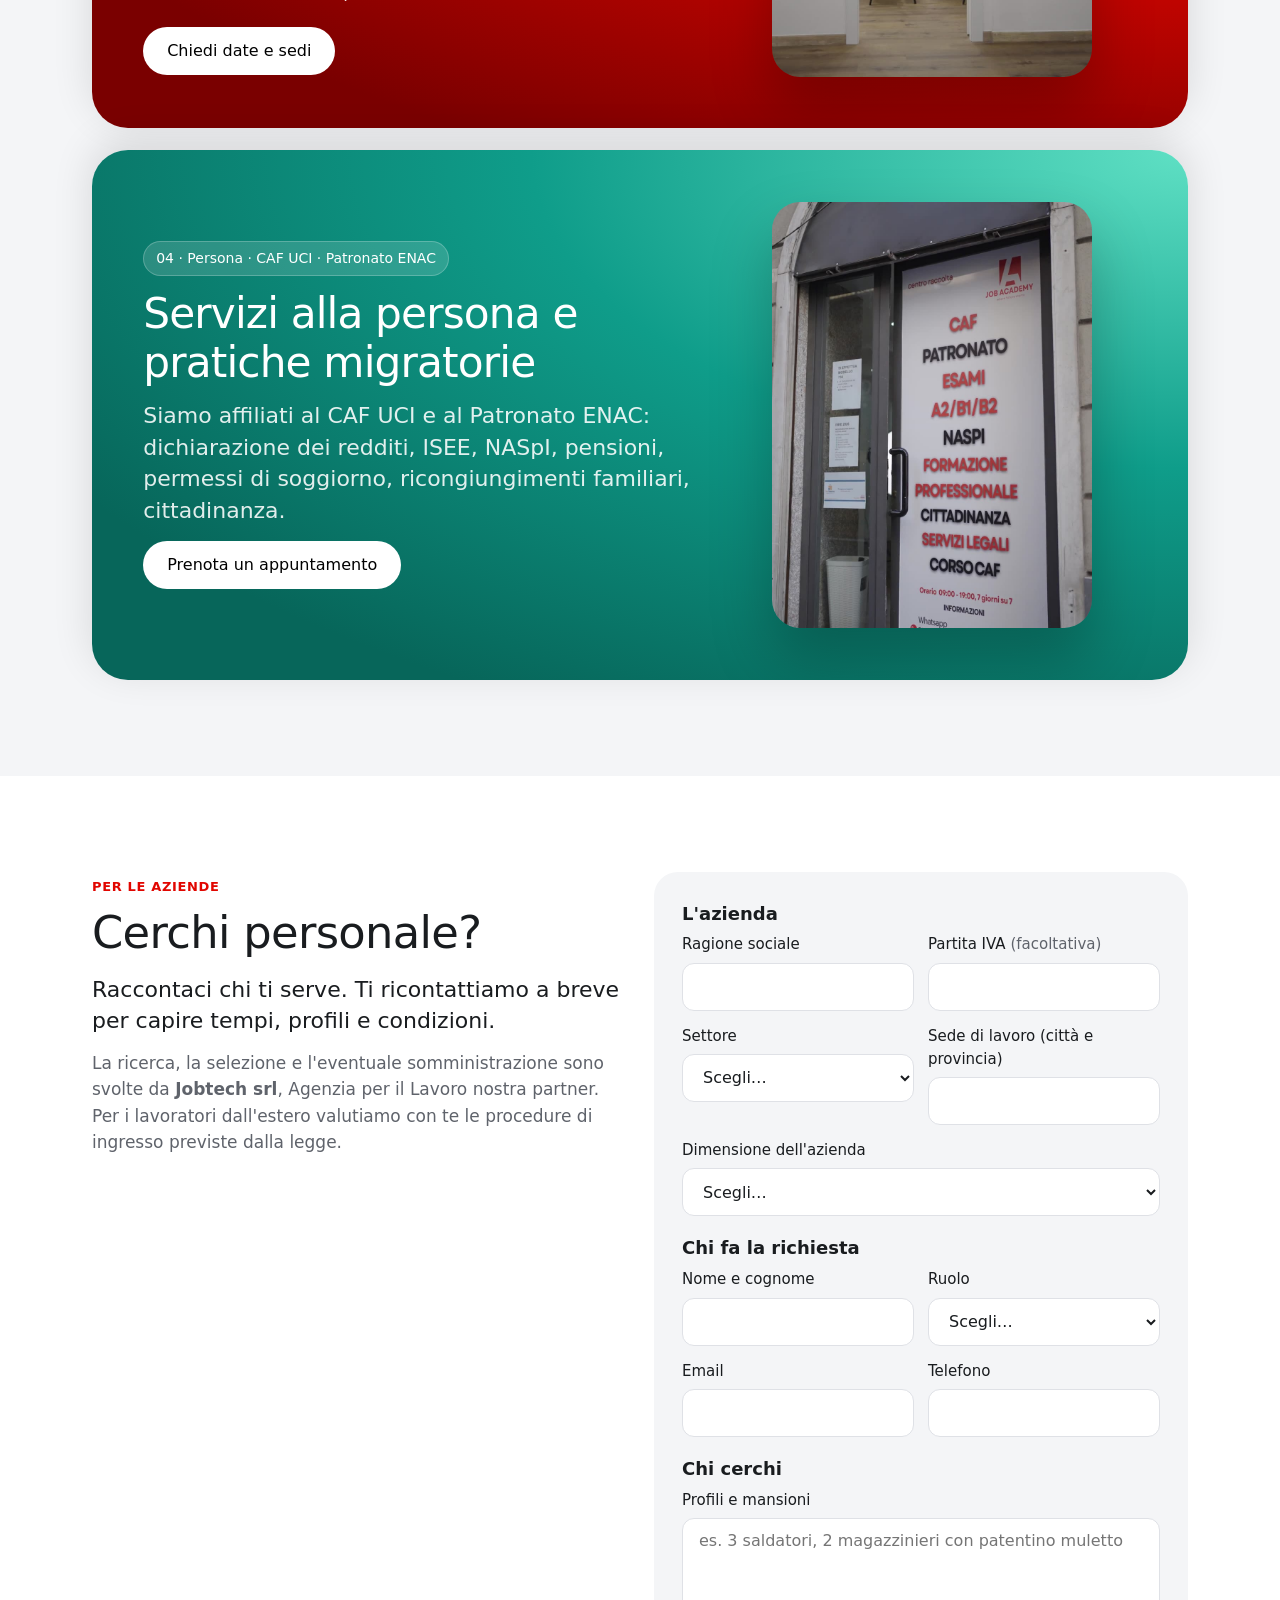
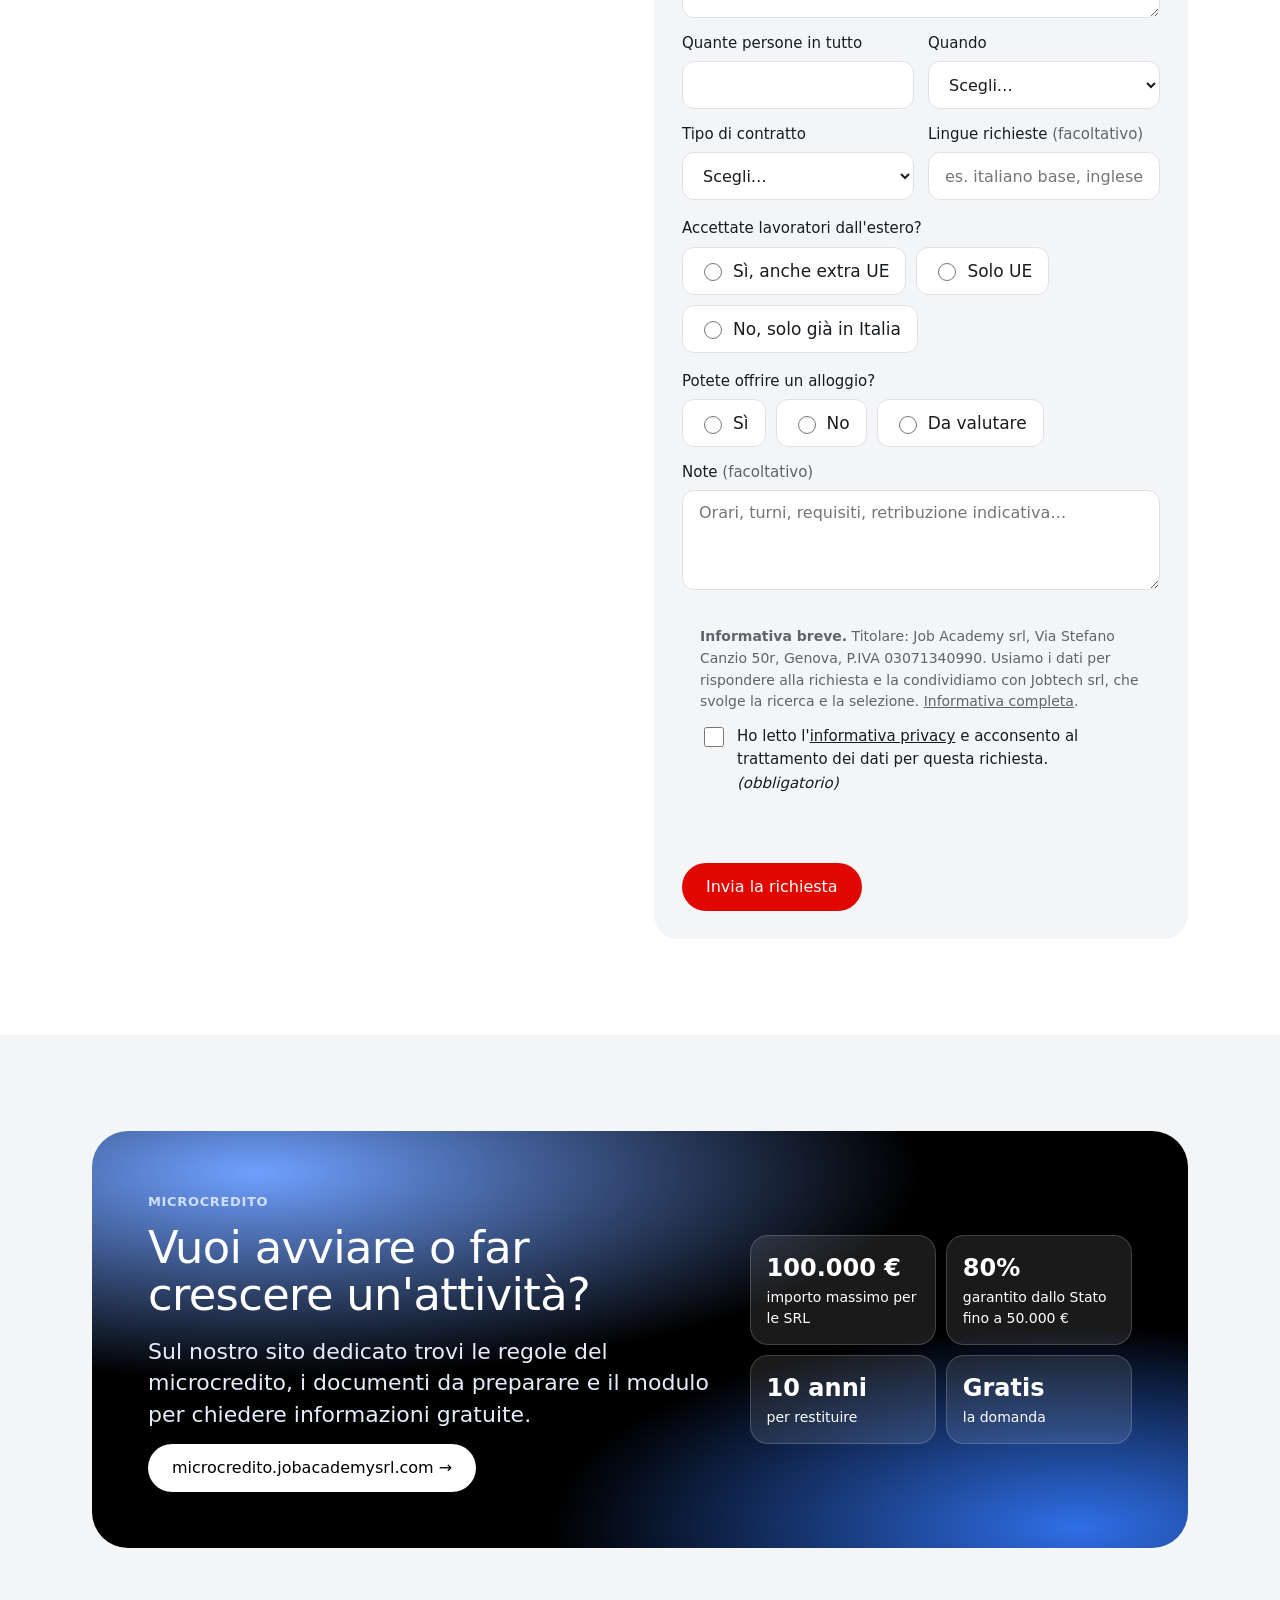
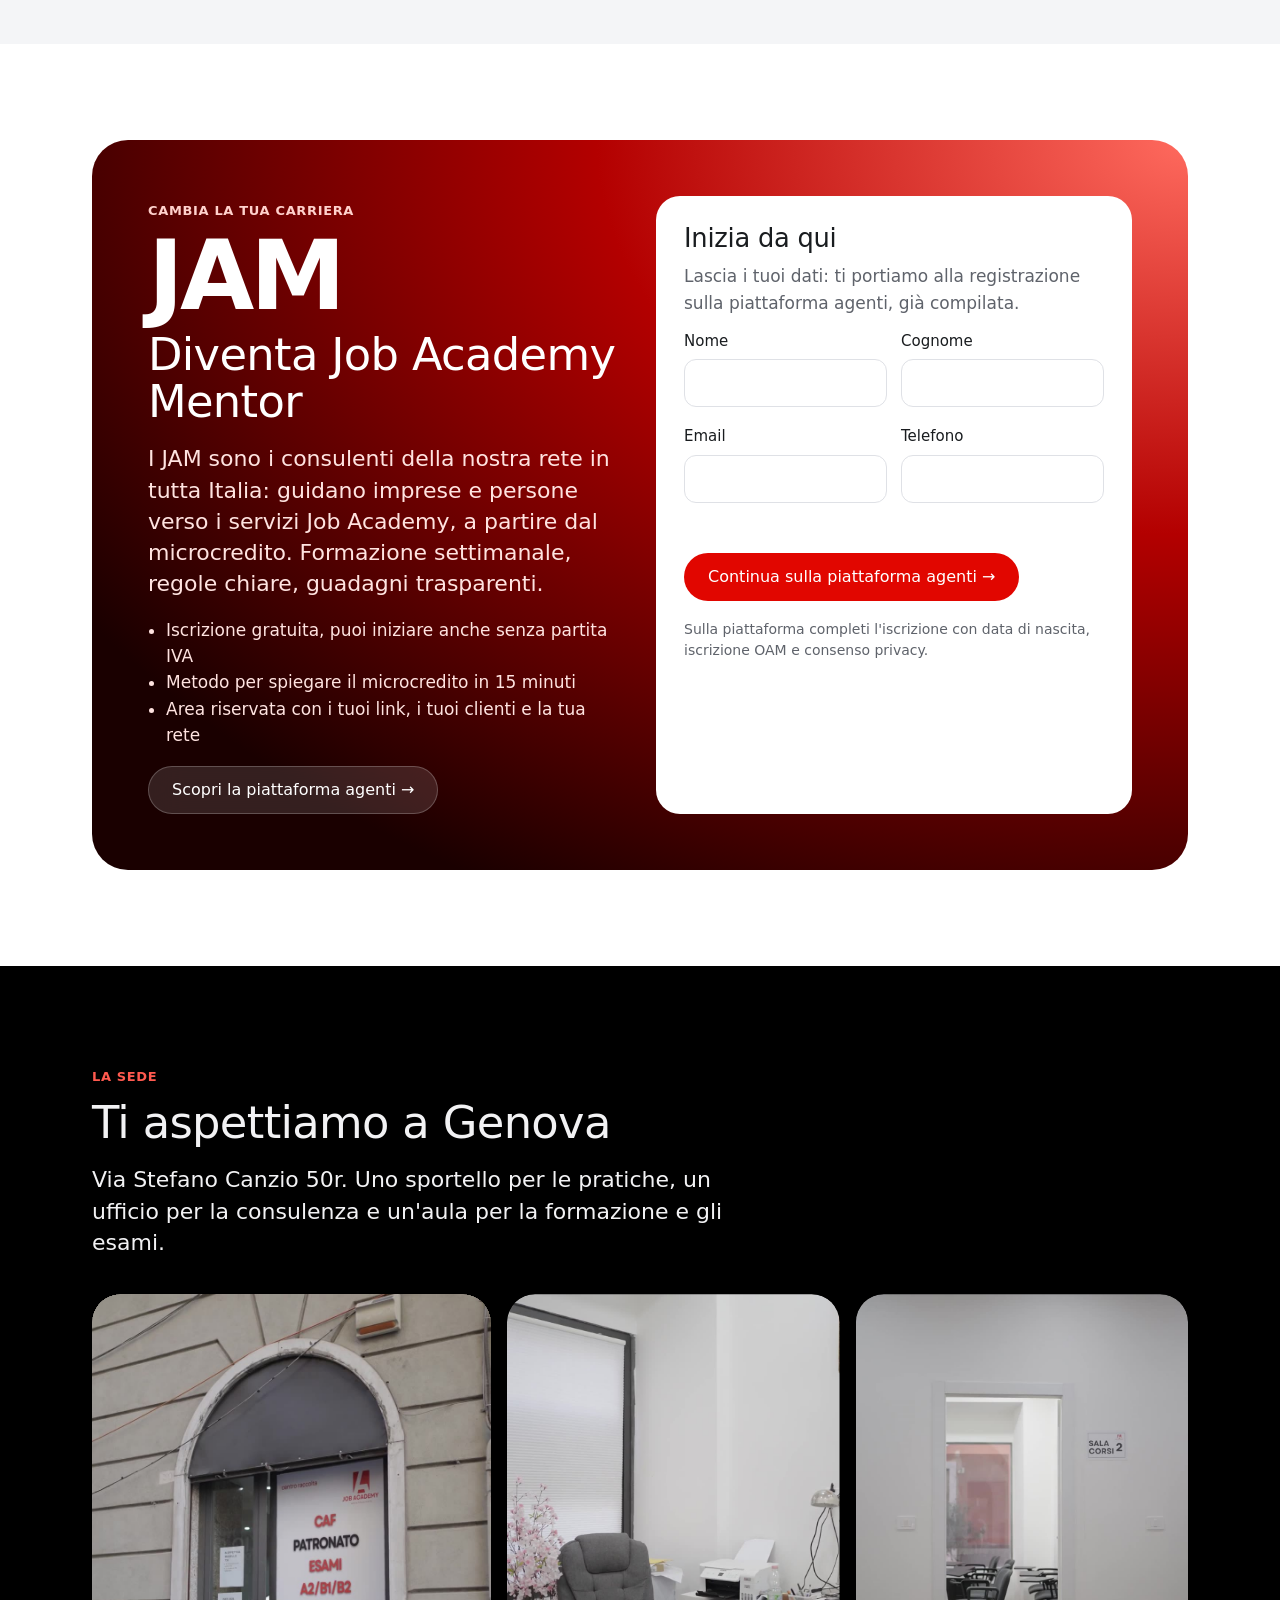
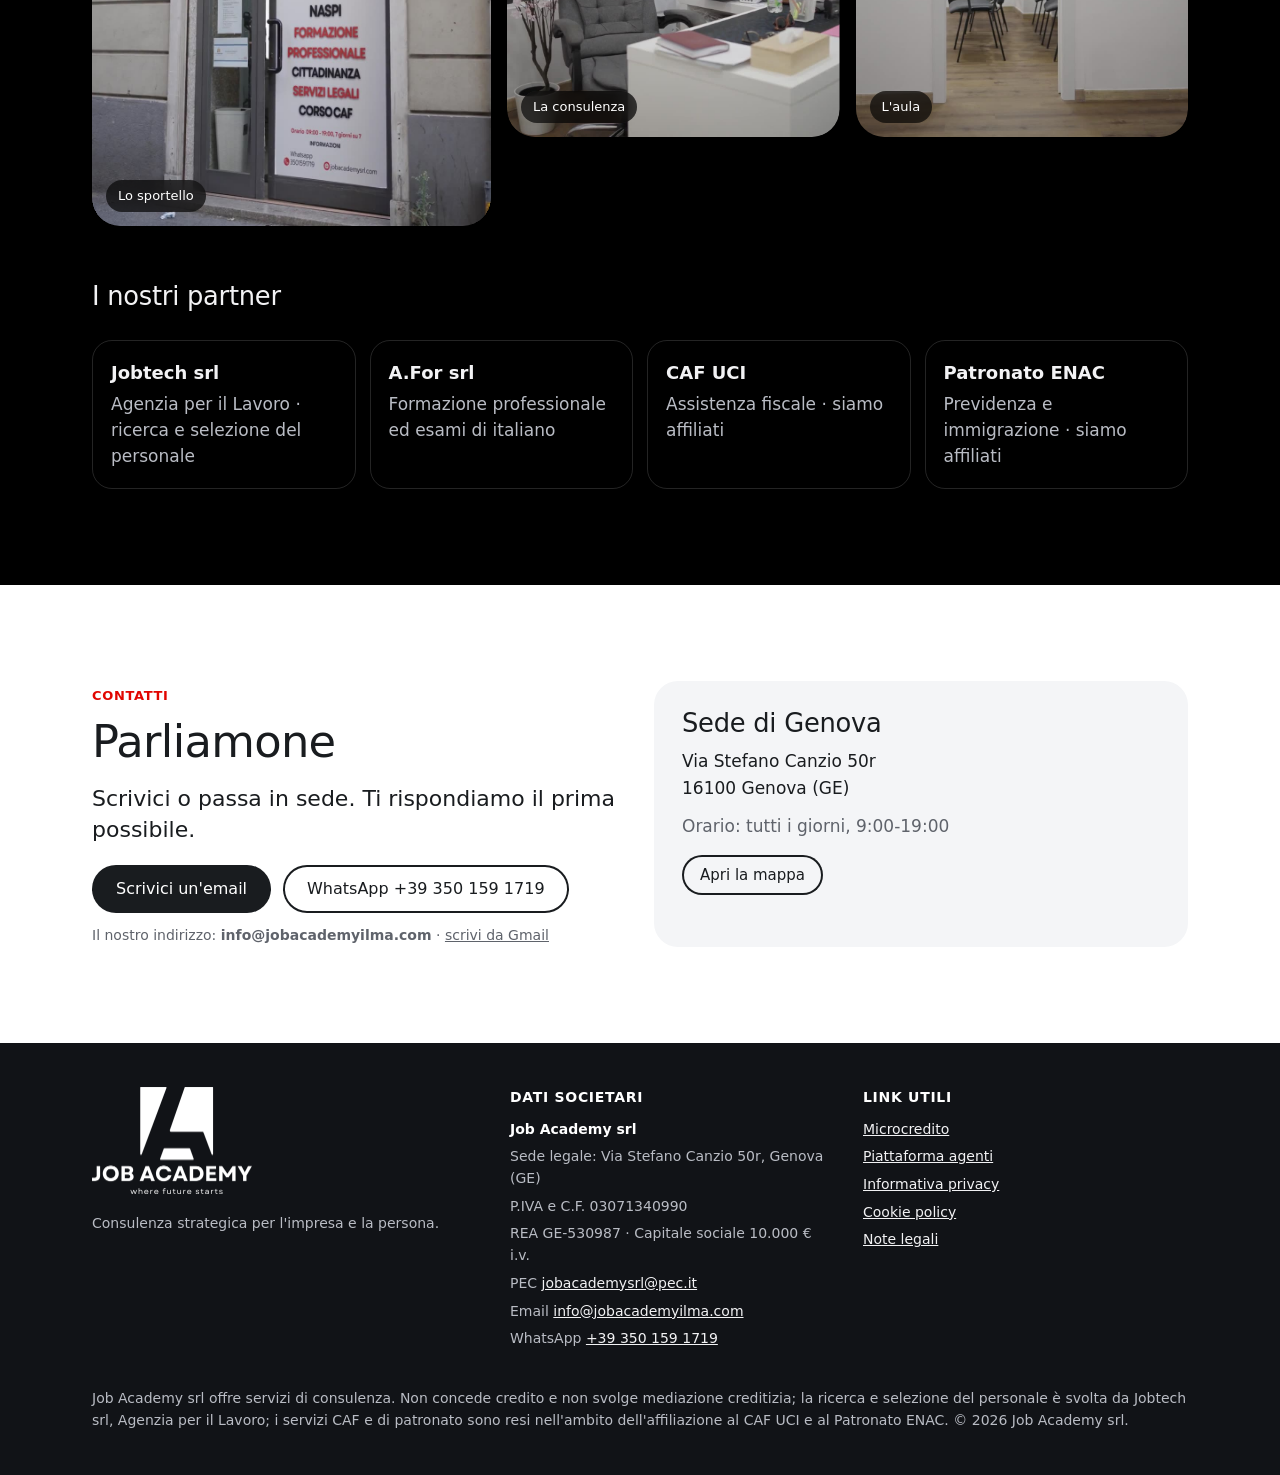
==== commit 505da66a: "Footer: capitale sociale interamente versato Co-Authored-By: Claude Opus 5.5 <noreply@anthropic.com>" ====
--- a/index.html
+++ b/index.html
@@ -318,7 +318,7 @@
           <li><strong style="color:#fff">Job Academy srl</strong></li>
           <li>Sede legale: Via Stefano Canzio 50r, Genova (GE)</li>
           <li>P.IVA e C.F. 03071340990</li>
-          <li>REA GE-530987 · Capitale sociale 10.000 €</li>
+          <li>REA GE-530987 · Capitale sociale 10.000 € i.v.</li>
           <li>PEC <a href="mailto:jobacademysrl@pec.it">jobacademysrl@pec.it</a></li>
           <li>Email <a href="mailto:info@jobacademyilma.com">info@jobacademyilma.com</a></li>
           <li>WhatsApp <a href="https://wa.me/393501591719" rel="noopener">+39 350 159 1719</a></li>
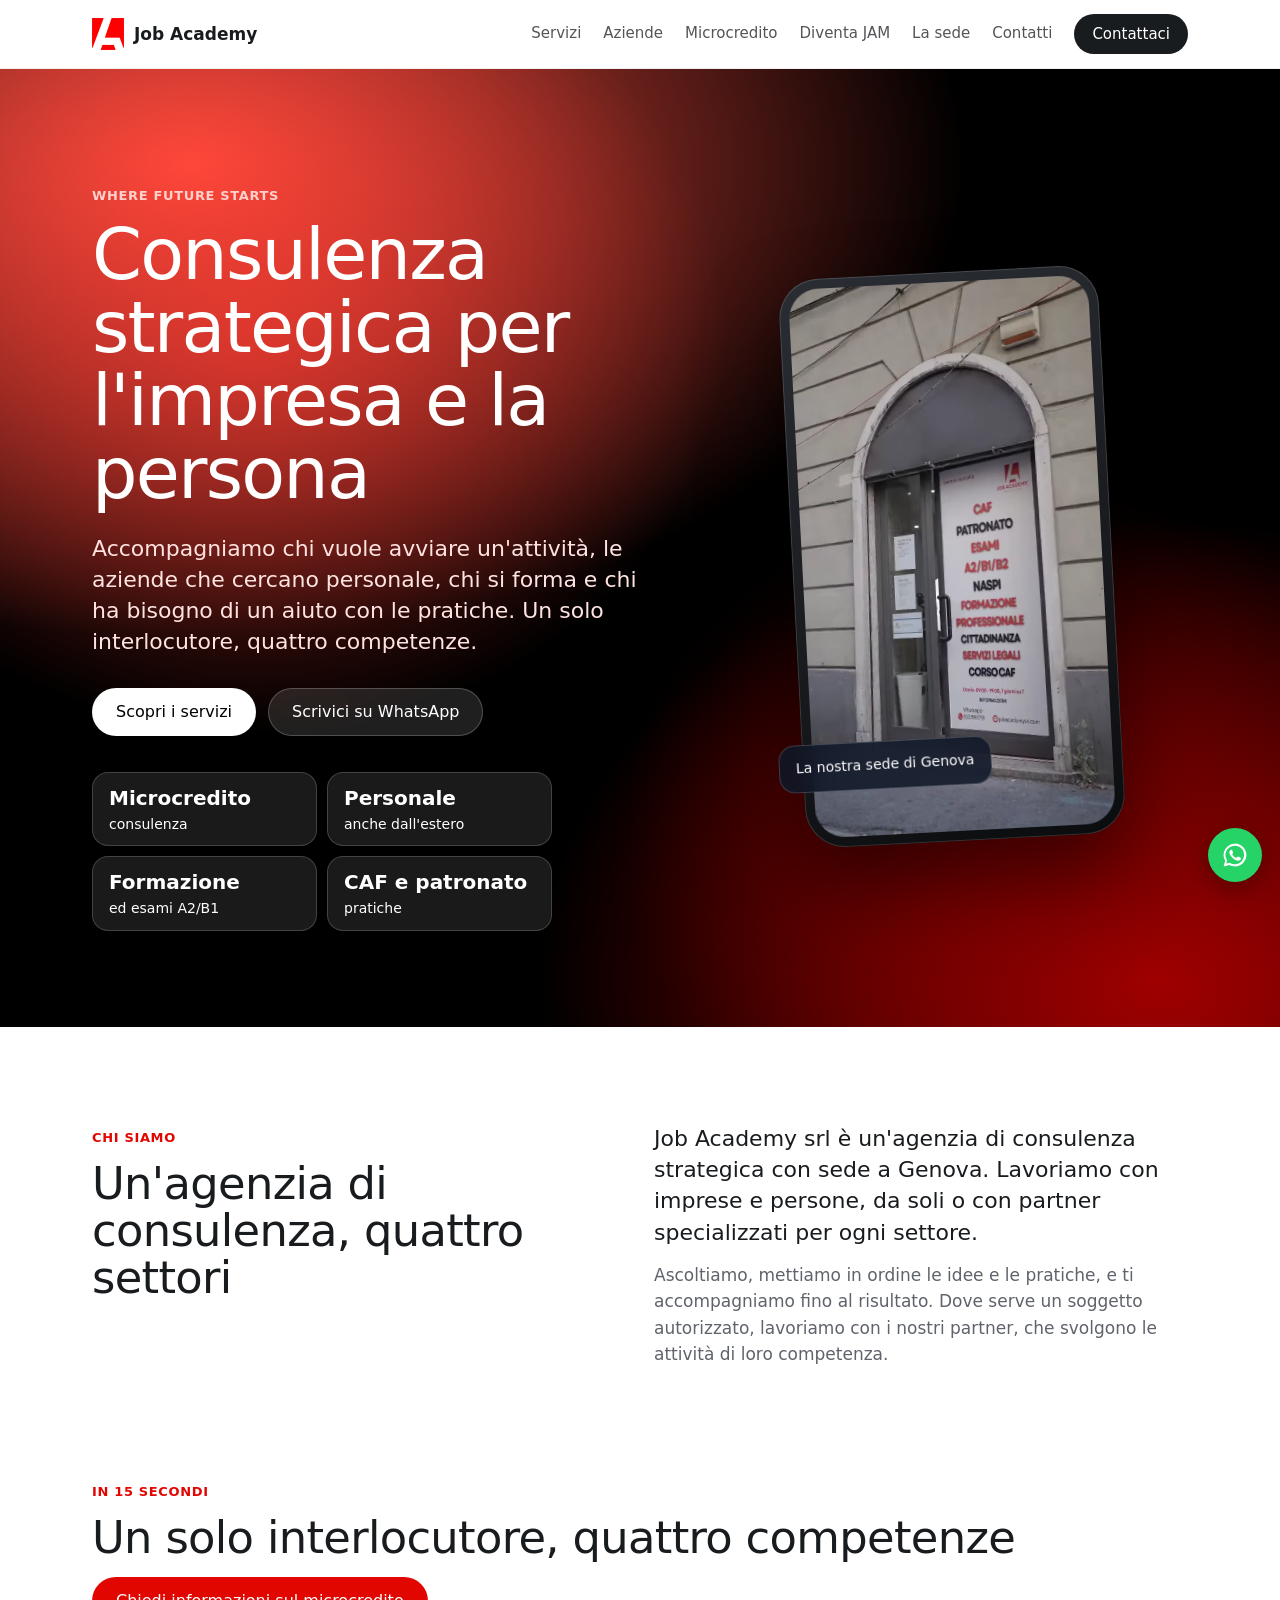
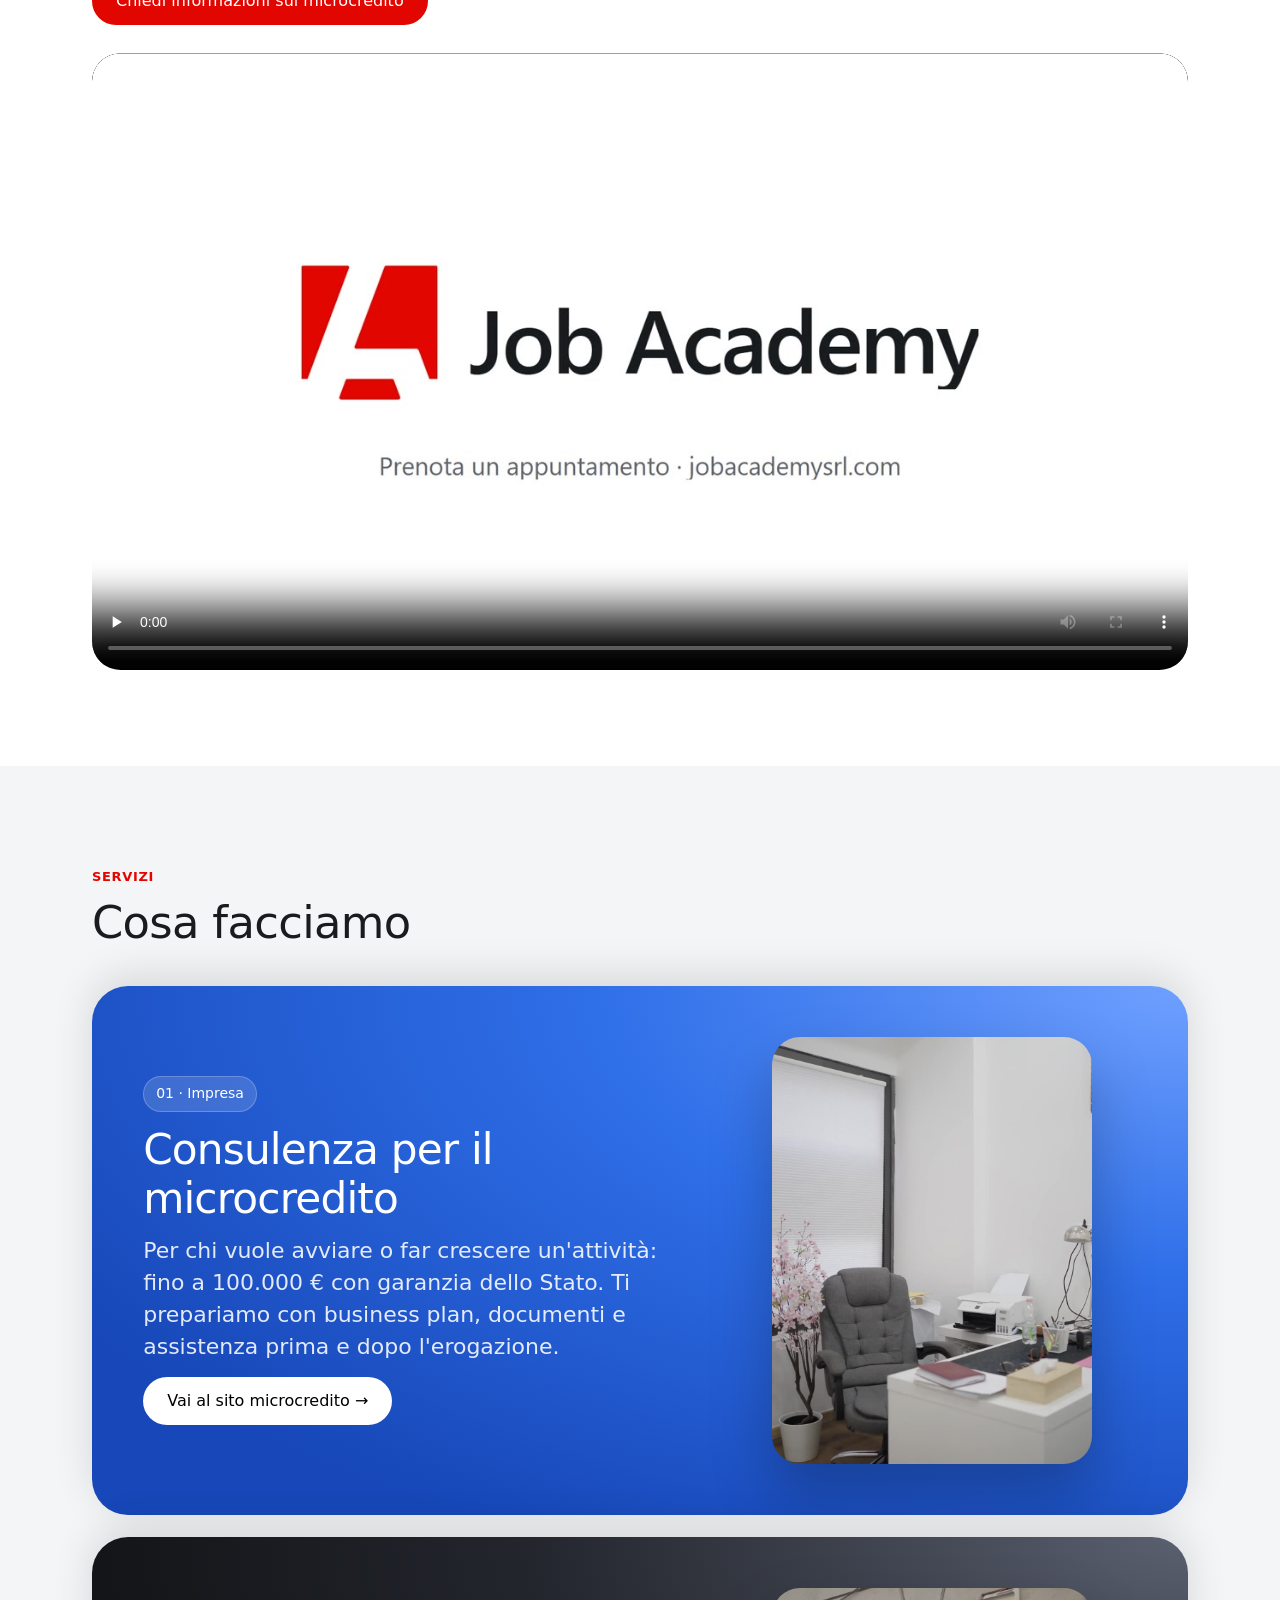
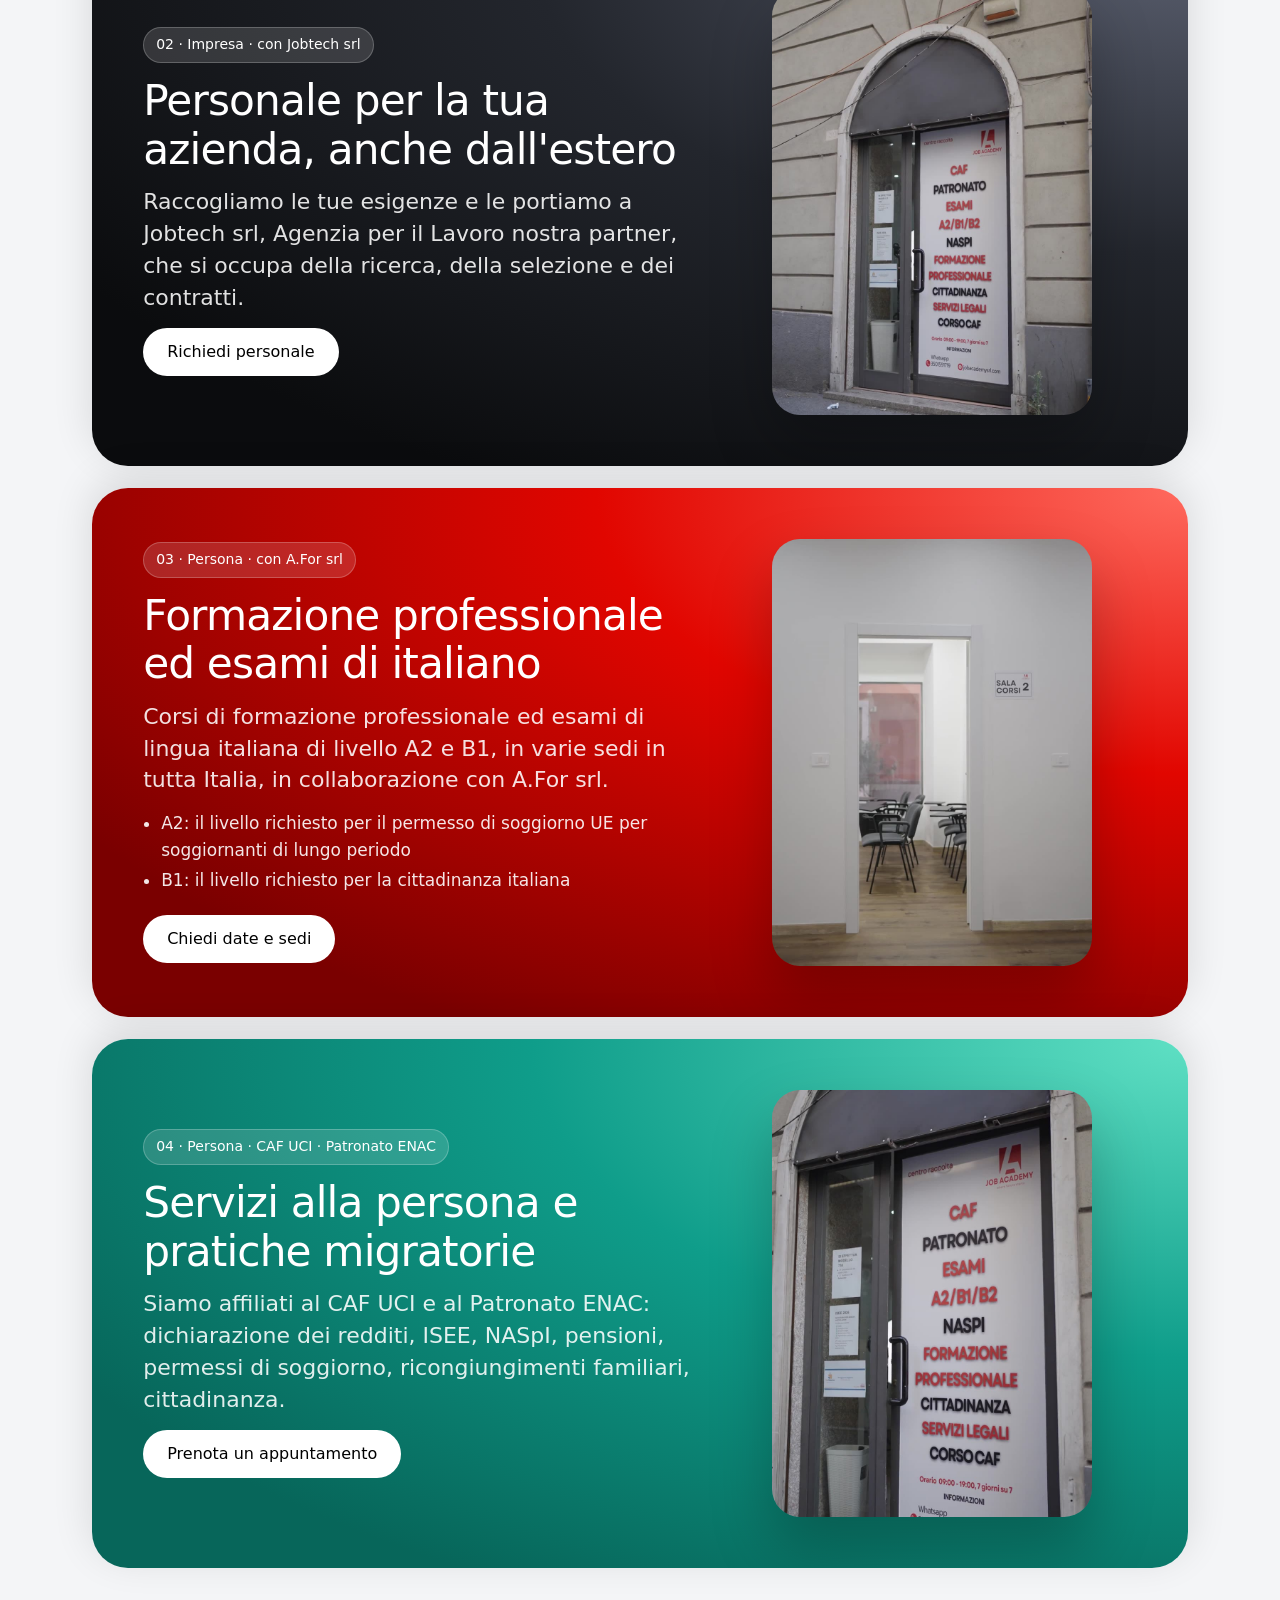
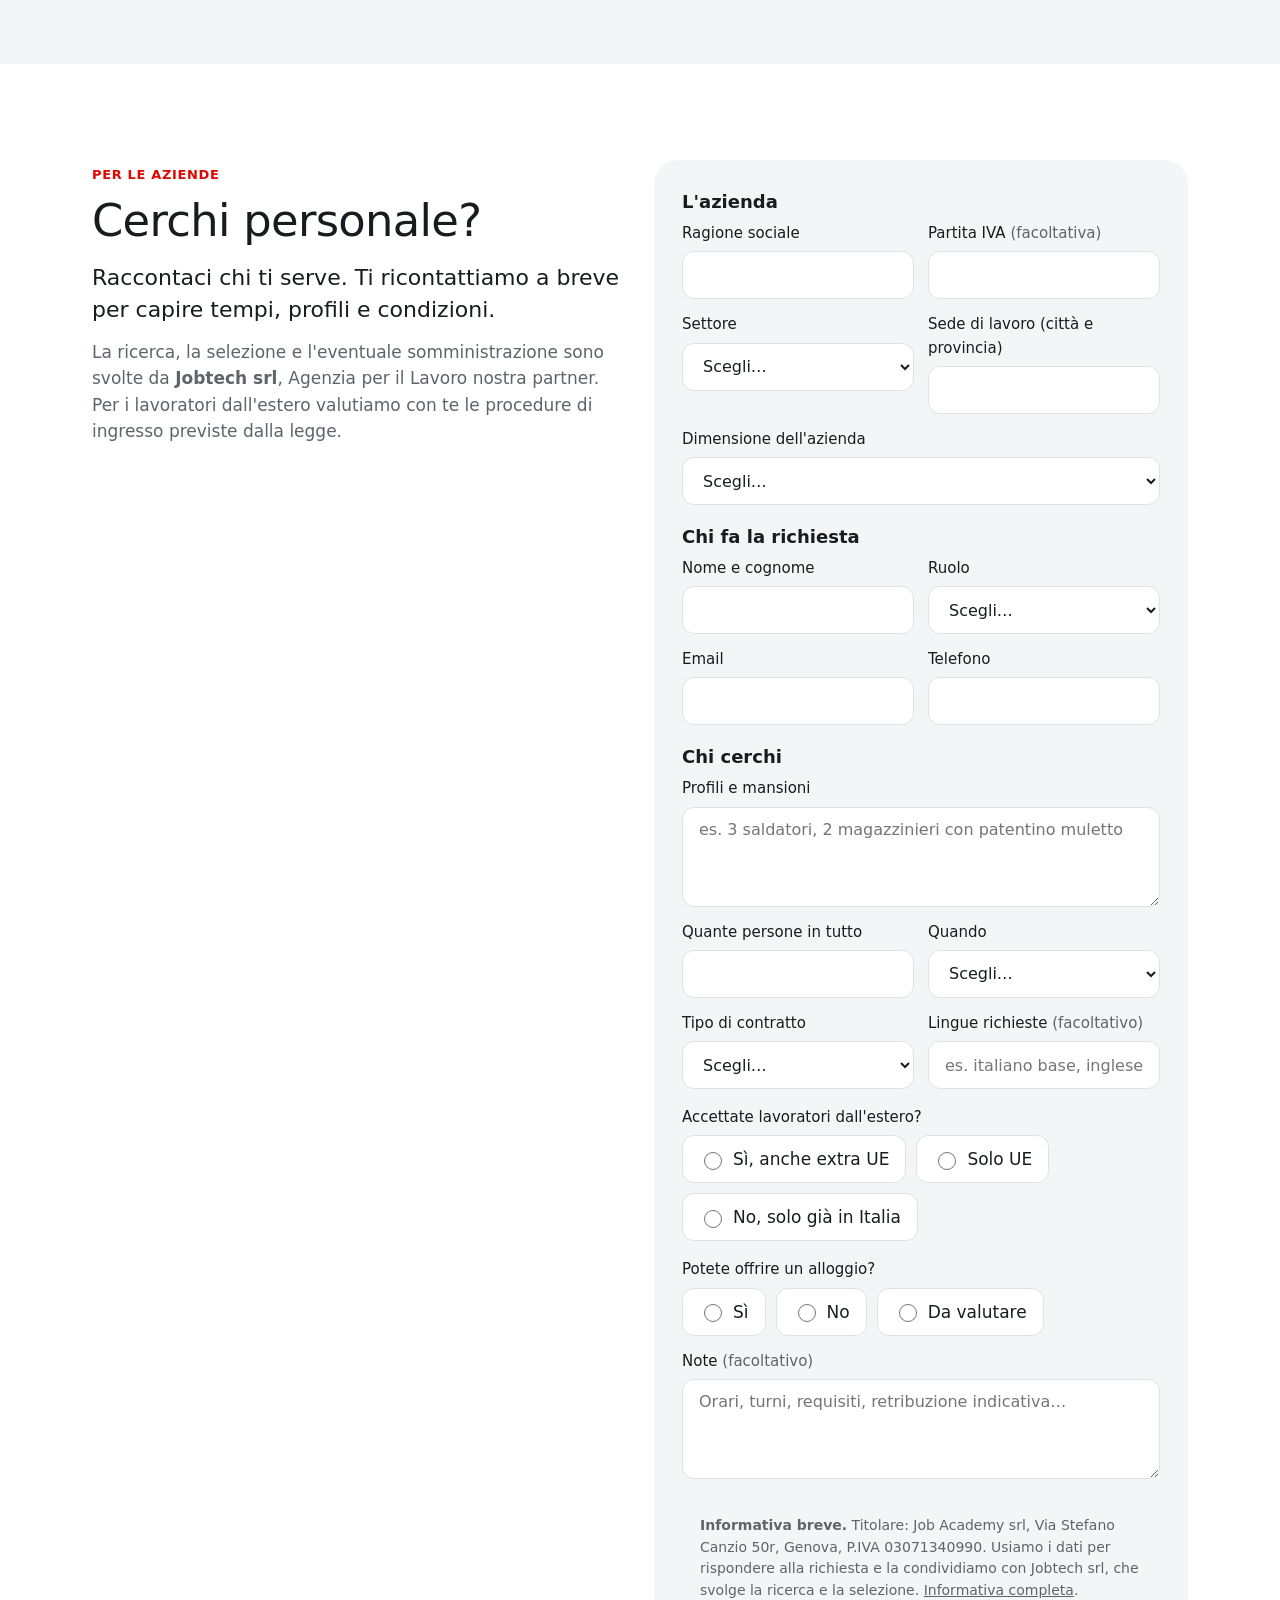
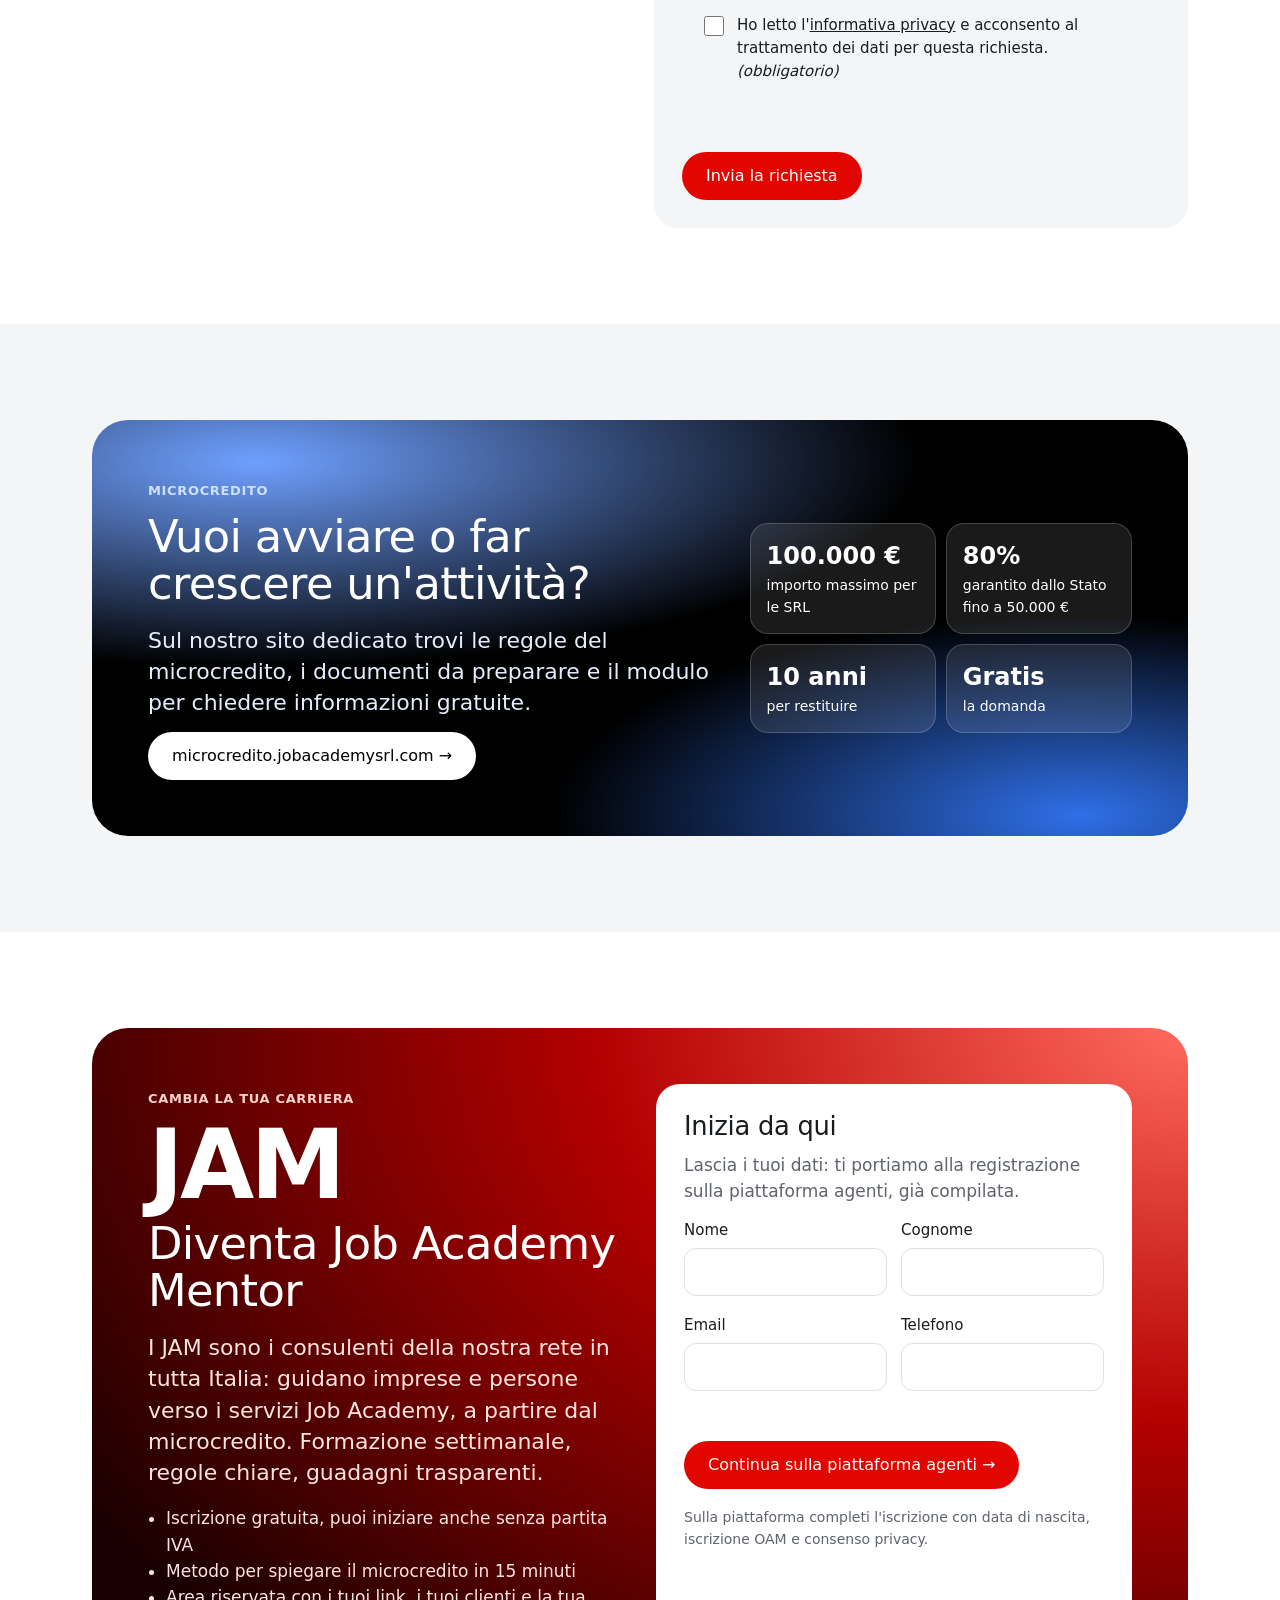
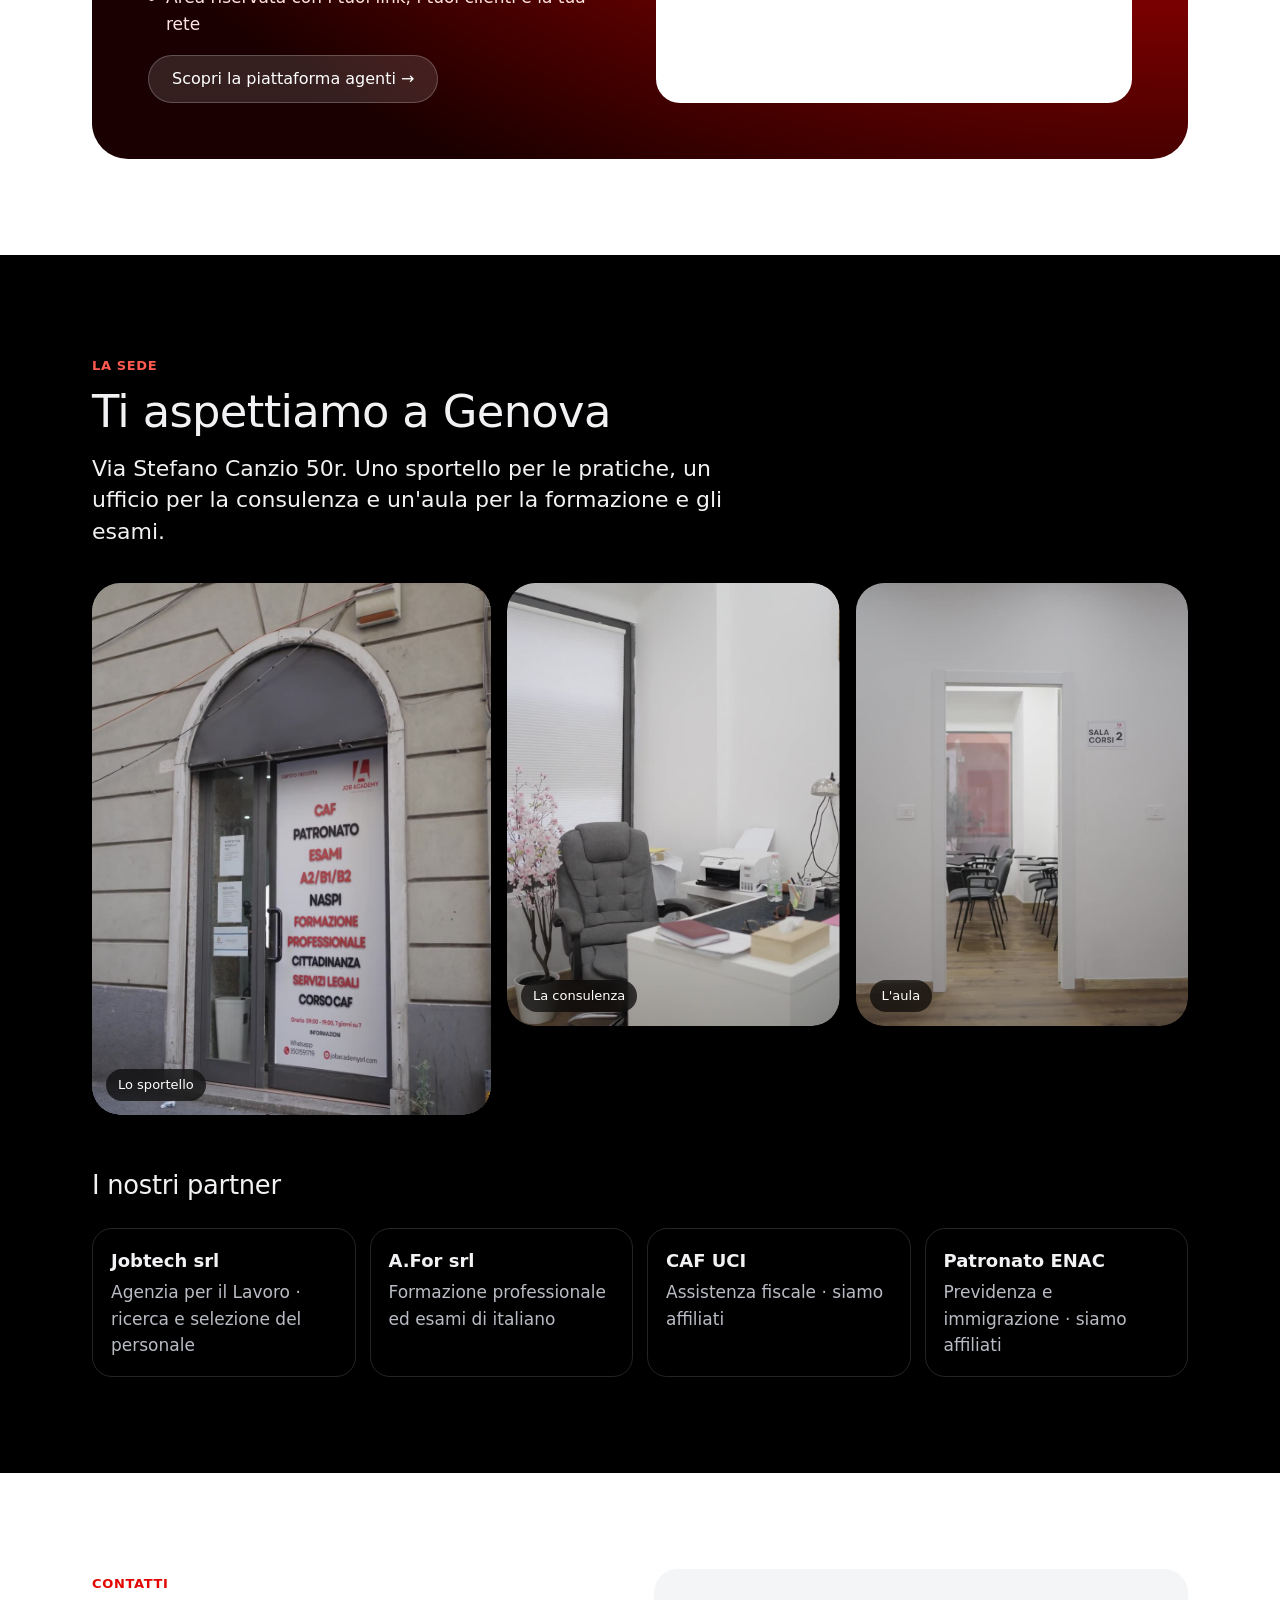
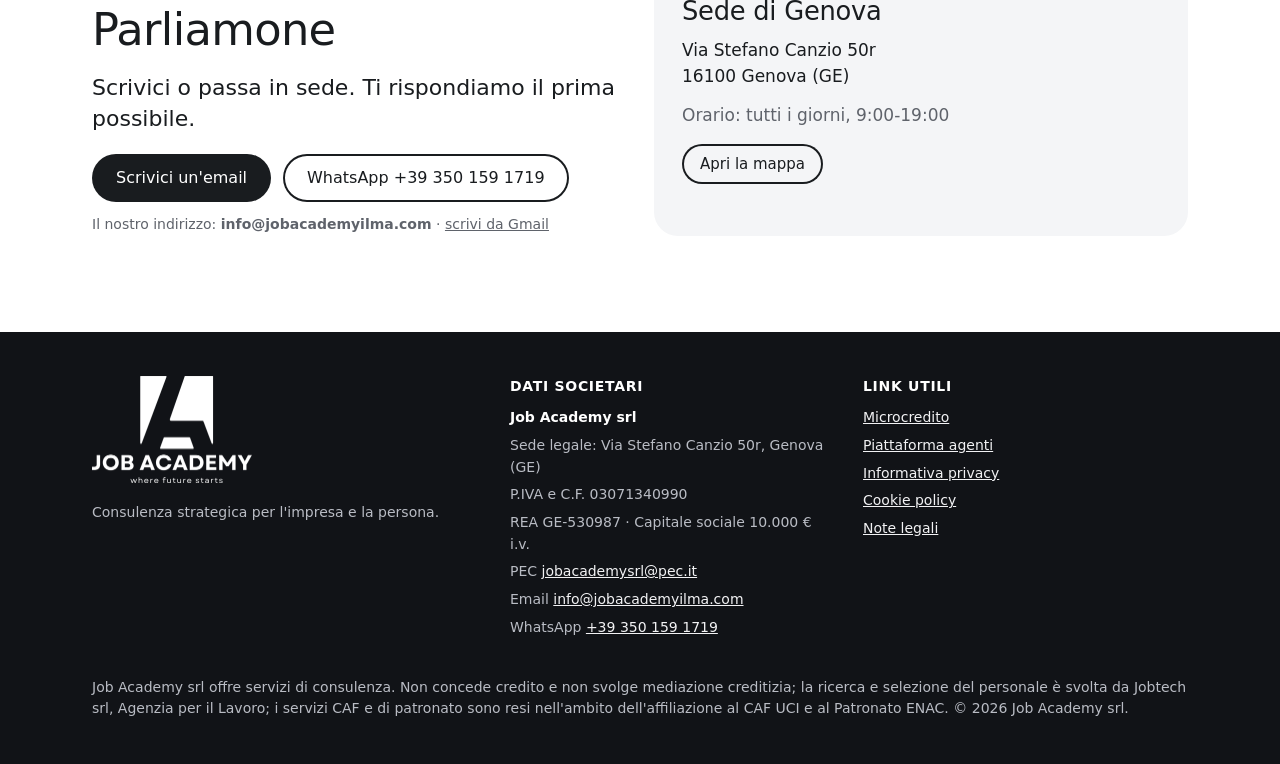
==== commit b1bcfe9f: "Showreel in home e landing microcredito con invio su WhatsApp o email - Nuova sezione "In 15 secondi" ====
--- a/index.html
+++ b/index.html
@@ -25,7 +25,7 @@
 <meta name="twitter:image" content="https://www.jobacademysrl.com/og.jpg?v=2">
 <link rel="icon" href="favicon.png" type="image/png">
 <link rel="apple-touch-icon" href="apple-touch-icon.png">
-<link rel="stylesheet" href="assets/styles.css?v=2">
+<link rel="stylesheet" href="assets/styles.css?v=3">
 <script type="application/ld+json">
 {
   "@context": "https://schema.org",
@@ -99,6 +99,21 @@
     </div>
   </section>
 
+  <section id="video" class="reel-sec">
+    <div class="wrap">
+      <div class="reel-head reveal">
+        <div>
+          <p class="kicker">In 15 secondi</p>
+          <h2>Un solo interlocutore, quattro competenze</h2>
+        </div>
+        <a class="btn btn-blue" href="microcredito/?utm_source=jobacademysrl&amp;utm_medium=video">Chiedi informazioni sul microcredito</a>
+      </div>
+      <div class="reel unveil">
+        <video controls playsinline preload="none" poster="assets/video/showreel-poster.jpg" aria-label="Video di presentazione Job Academy: i quattro settori, il microcredito e il modulo per chi cerca personale"><source src="assets/video/showreel.mp4" type="video/mp4"></video>
+      </div>
+    </div>
+  </section>
+
   <section id="servizi" class="soft">
     <div class="wrap">
       <p class="kicker reveal">Servizi</p>
--- a/assets/styles.css
+++ b/assets/styles.css
@@ -369,3 +369,36 @@
 @media (max-width: 480px) { .jam, .band-micro { padding: 24px 18px; border-radius: 28px; } .jam .card { padding: 20px; } }
 
 .mail-note { margin: 12px 0 0; font-size: 14px; color: var(--muted, #5b6474); min-height: 1.4em; }
+
+/* showreel */
+.reel-sec { padding-top: 0; }
+.reel-head { display: flex; flex-wrap: wrap; align-items: end; justify-content: space-between; gap: 16px 28px; margin-bottom: 28px; }
+.reel-head > div { min-width: 0; }
+.reel-head h2 { margin-bottom: 0; }
+.reel { border-radius: 28px; overflow: hidden; background: #000; box-shadow: 0 30px 60px #0000001f; }
+.reel video { display: block; width: 100%; aspect-ratio: 16 / 9; background: #000; }
+@media (max-width: 600px) { .reel { border-radius: 20px; } .reel-head .btn { width: 100%; white-space: normal; height: auto; min-height: 48px; padding: 12px 20px; text-align: center; line-height: 1.25; } }
+
+/* landing microcredito */
+.lp-hero { padding: 72px 0 80px; }
+.lp-hero h1 { font-size: clamp(38px, 1.4rem + 3.2vw, 68px); }
+.lp-hero .reel { box-shadow: 0 40px 80px #00000080, inset 0 0 0 1px #ffffff26; }
+.lp-hero .reel video { border-radius: 0; }
+.lp-hero .note { margin: 14px 0 0; font-size: 14px; color: #ffd1cc; }
+.lp-facts { display: grid; grid-template-columns: repeat(4, 1fr); gap: 14px; }
+.lp-facts div { background: var(--surface); border-radius: 20px; padding: 20px; font-size: 15px; color: var(--muted); }
+.lp-facts b { display: block; font-size: clamp(26px, 1.1rem + 1.2vw, 36px); font-weight: 600; letter-spacing: -.02em; color: var(--ink); font-variant-numeric: tabular-nums; }
+@media (max-width: 860px) { .lp-facts { grid-template-columns: 1fr 1fr; } }
+.lp-steps { display: grid; grid-template-columns: repeat(4, 1fr); gap: 14px; margin-top: 32px; padding: 0; list-style: none; }
+.lp-steps li { background: #fff; border-radius: 20px; padding: 20px; min-width: 0; }
+.lp-steps .when { display: block; font-size: 13px; font-weight: 600; color: var(--blue); text-transform: uppercase; letter-spacing: .04em; margin-bottom: 6px; }
+.lp-steps b { display: block; font-size: 19px; margin-bottom: 4px; }
+.lp-steps p { margin: 0; color: var(--muted); font-size: 15px; }
+@media (max-width: 860px) { .lp-steps { grid-template-columns: 1fr 1fr; } }
+@media (max-width: 480px) { .lp-steps, .lp-facts { grid-template-columns: 1fr; } }
+.send { display: flex; flex-wrap: wrap; gap: 12px; }
+.btn-wa { background: #1f9e4f; }
+.faq details { border-top: 1px solid var(--line); padding: 16px 0; }
+.faq details:last-child { border-bottom: 1px solid var(--line); }
+.faq summary { cursor: pointer; font-weight: 500; font-size: 18px; }
+.faq details p { margin: 10px 0 0; color: var(--muted); max-width: 70ch; }
